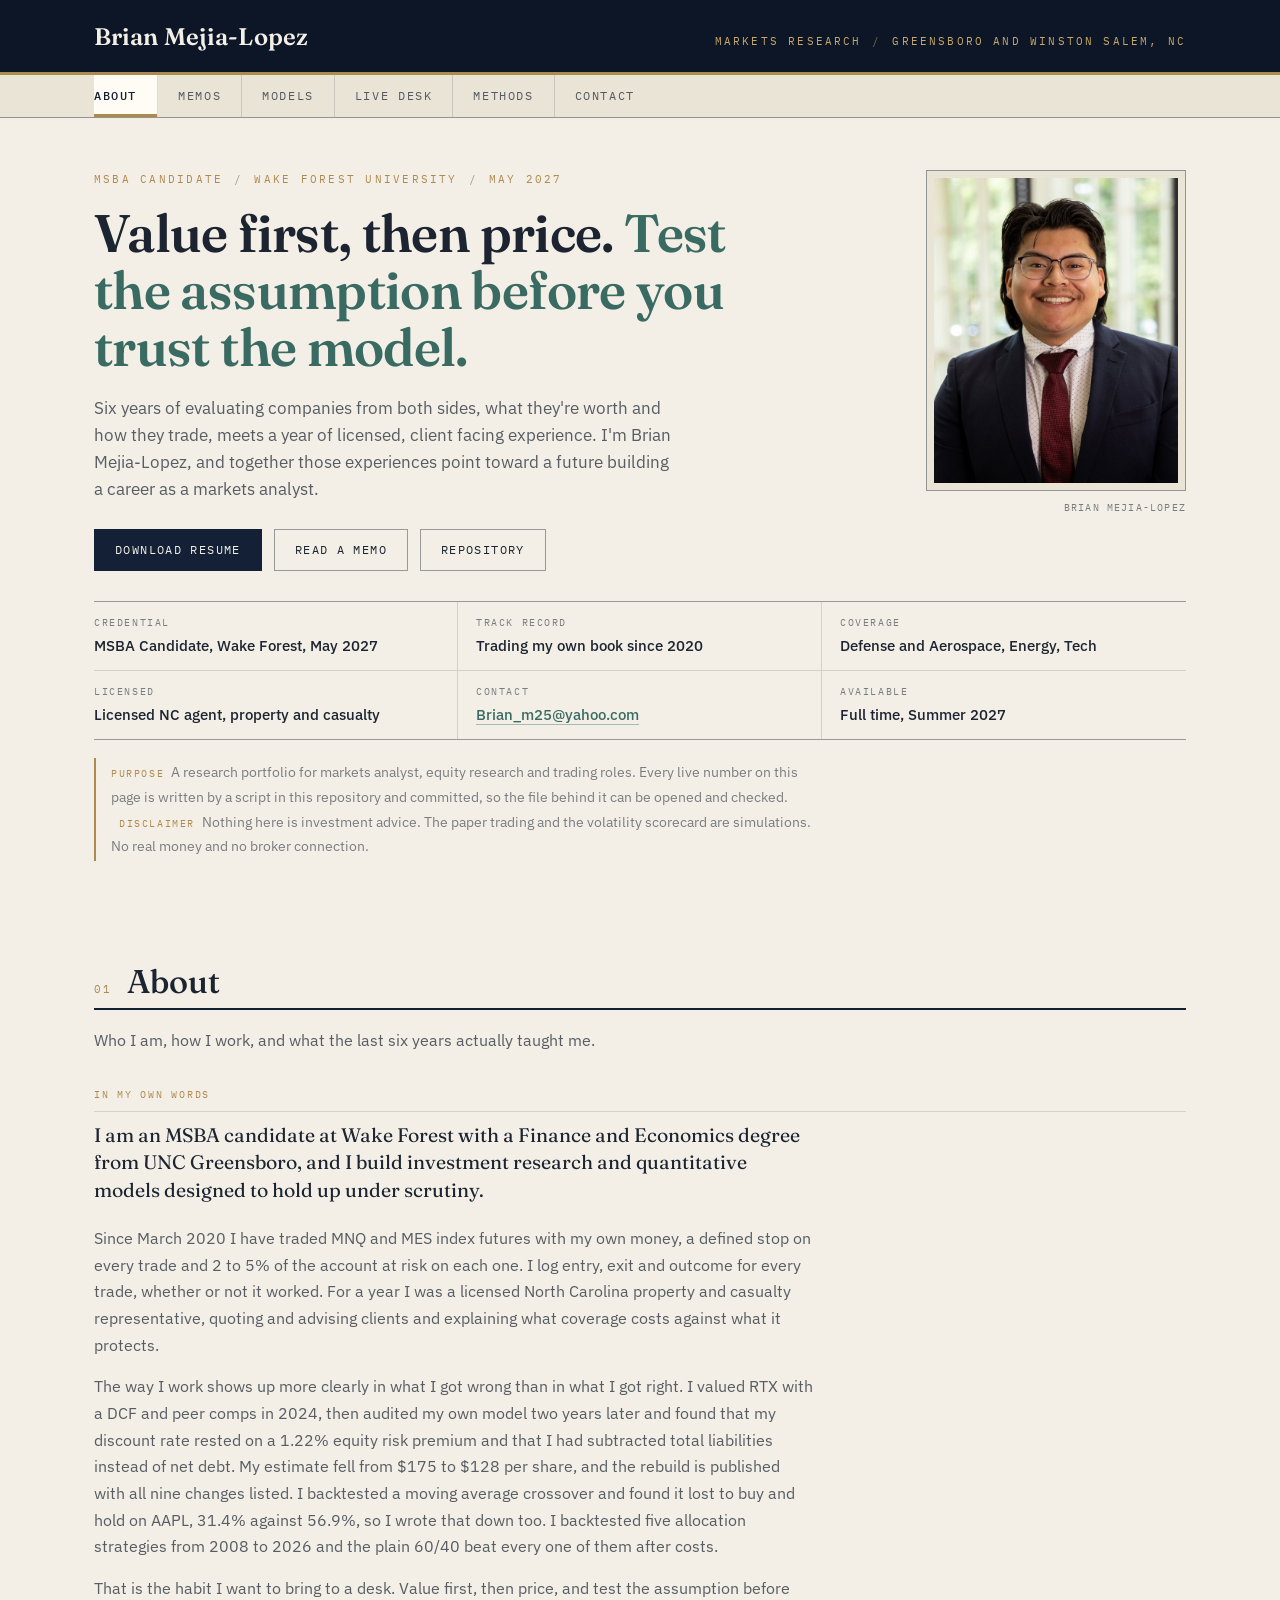
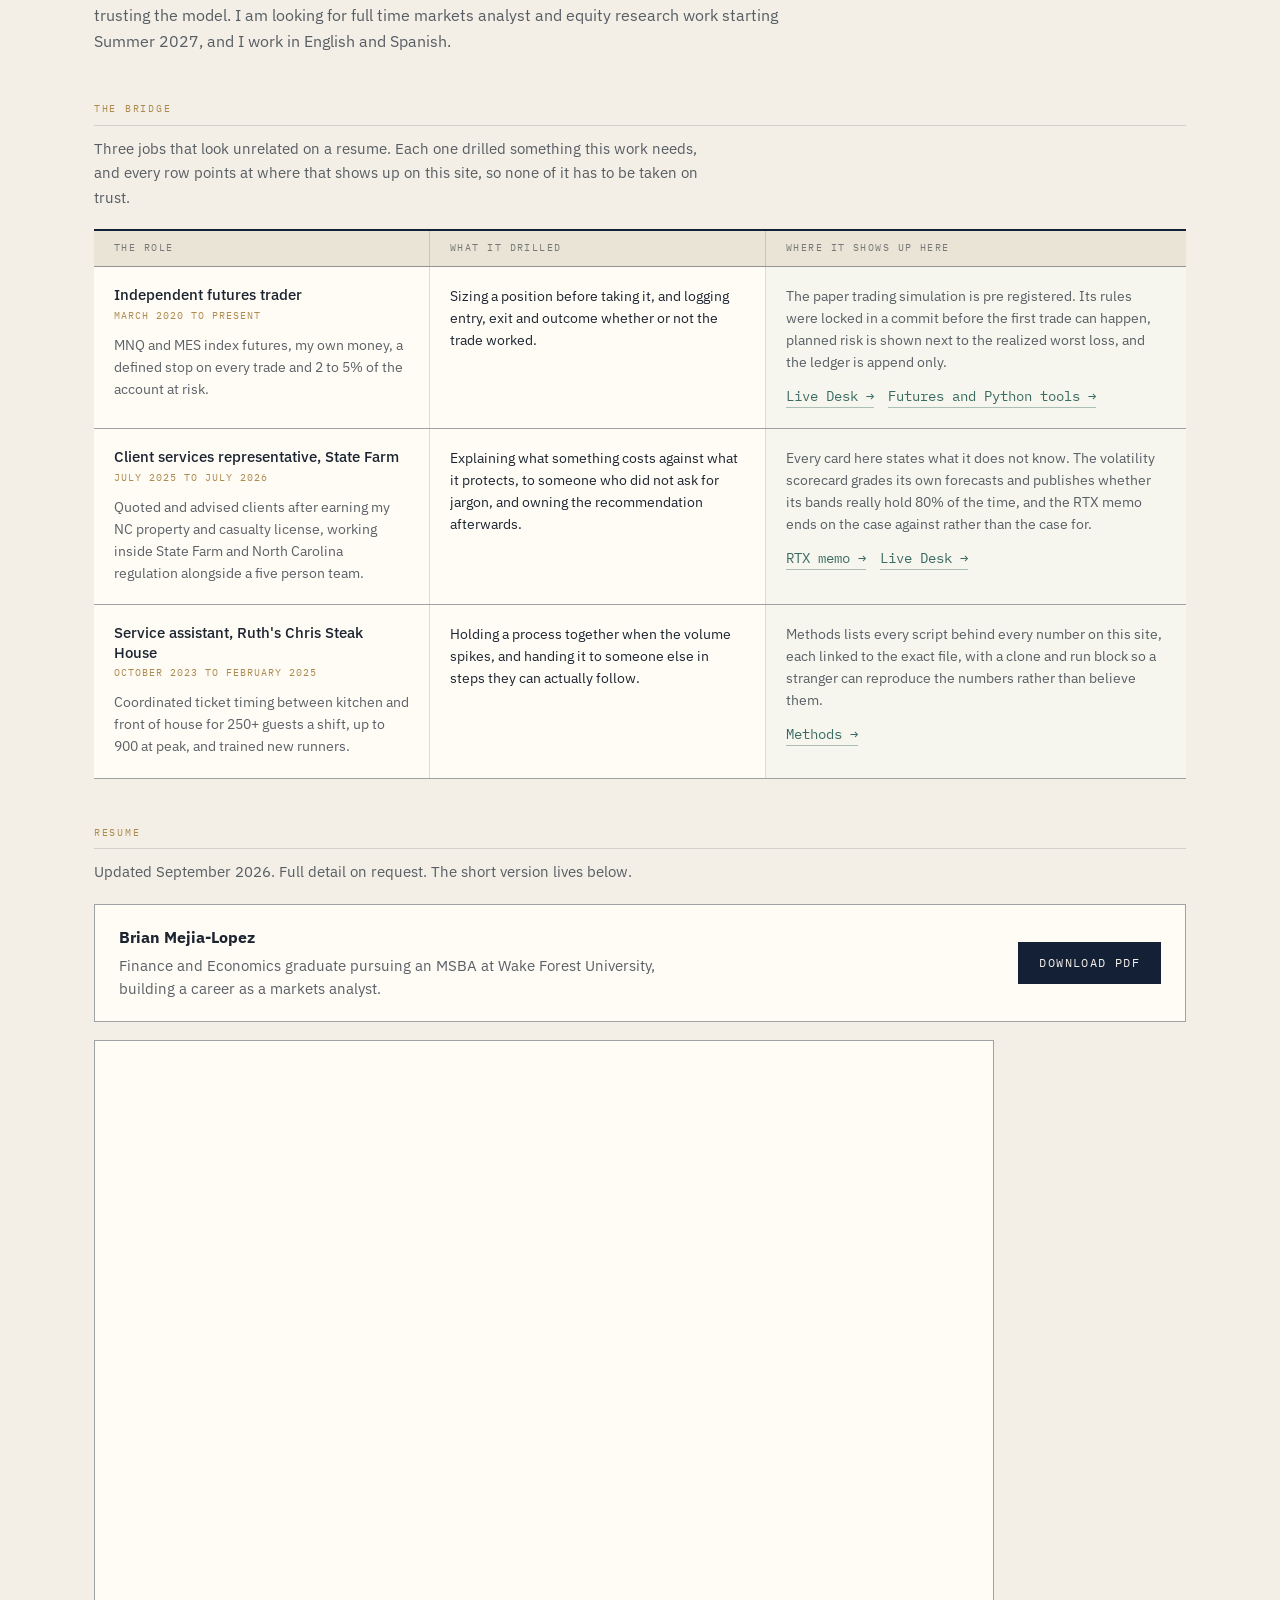
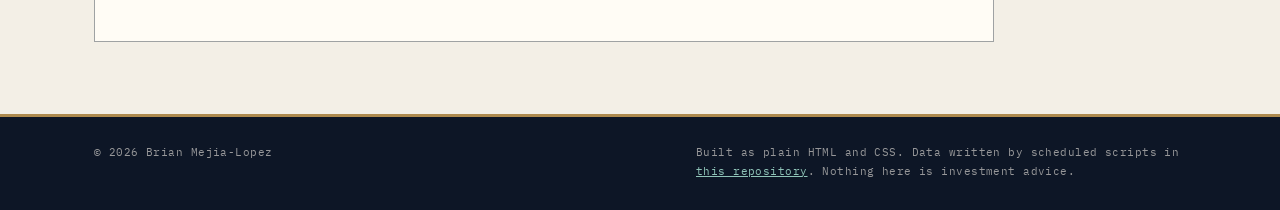
==== index.html @ a6c63a85 "7. About leads, written introduction, and a Bridge that actually bridges About moves to the front of" ====
<!DOCTYPE html>
<html lang="en">
<head>
<meta charset="UTF-8">
<meta name="viewport" content="width=device-width, initial-scale=1.0">
<title>Brian Mejia-Lopez | Markets Analyst</title>

<!-- Favicon -->
<link rel="icon" href="favicon.ico" sizes="any">
<link rel="apple-touch-icon" href="apple-touch-icon.png">

<!-- SEO -->
<meta name="description" content="Portfolio of Brian Mejia-Lopez, MSBA candidate at Wake Forest University, targeting markets analyst and equity research roles.">

<!-- Link preview (Open Graph) -->
<meta property="og:type" content="website">
<meta property="og:url" content="https://mejiba26.github.io/">
<meta property="og:title" content="Brian Mejia-Lopez | Markets Analyst">
<meta property="og:description" content="Six years of evaluating companies from both sides: what they're worth and how they trade. MSBA candidate at Wake Forest targeting markets analyst and equity research roles.">
<meta property="og:image" content="https://mejiba26.github.io/og-image.png">
<meta property="og:image:width" content="1200">
<meta property="og:image:height" content="630">

<!-- Twitter/X card -->
<meta name="twitter:card" content="summary_large_image">
<meta name="twitter:title" content="Brian Mejia-Lopez | Markets Analyst">
<meta name="twitter:description" content="MSBA candidate at Wake Forest targeting markets analyst and equity research roles.">
<meta name="twitter:image" content="https://mejiba26.github.io/og-image.png">

<link rel="preconnect" href="https://fonts.googleapis.com">
<link rel="preconnect" href="https://fonts.gstatic.com" crossorigin>
<link href="https://fonts.googleapis.com/css2?family=Fraunces:opsz,wght@9..144,400;9..144,500;9..144,600&family=IBM+Plex+Sans:wght@400;500;600&family=IBM+Plex+Mono:wght@400;500&display=swap" rel="stylesheet">
<link rel="stylesheet" href="style.css">
</head>
<body>

<a class="skiplink" href="#main">Skip to content</a>

<!-- MASTHEAD -->
<header class="mast">
  <div class="wrap mast-in">
    <p class="mast-name">Brian Mejia-Lopez</p>
    <p class="mast-tag">Markets research <span class="sep">/</span> Greensboro and Winston Salem, NC</p>
  </div>
</header>

<!-- SECTION NAV, organized by type of work. With JavaScript on, these switch
     between the views below so the page reads as a page instead of one long
     scroll. With JavaScript off they stay plain anchor links and every view
     stays on screen, so nothing is ever unreachable. -->
<nav class="deskbar" id="viewbar" aria-label="Sections">
  <div class="wrap deskbar-in">
    <a href="#about" data-view="about">About</a>
    <a href="#memos" data-view="memos">Memos</a>
    <a href="#work" data-view="work">Models</a>
    <a href="#market" data-view="market">Live Desk</a>
    <a href="#paper-trading" id="nav-paper" class="subtab" hidden>Paper Trading</a>
    <a href="#vol-scorecard" id="nav-vol" class="subtab" hidden>Vol Scorecard</a>
    <!-- <a href="#notes" data-view="notes">Market Notes</a>  (turn back on with the first post) -->
    <a href="#methods" data-view="methods">Methods</a>
    <a href="#contact" data-view="contact">Contact</a>
  </div>
</nav>

<main id="main">

  <!-- CREDENTIALS FIRST -->
  <section class="lede-sec wrap">
    <div class="lede-top">
      <div class="lede-text">
        <p class="kicker">MSBA Candidate <span class="sep">/</span> Wake Forest University <span class="sep">/</span> May 2027</p>
        <h1>Value first, then price. <span class="accent">Test the assumption before you trust the model.</span></h1>
        <p class="hero-sub">
          Six years of evaluating companies from both sides, what they're worth and
          how they trade, meets a year of licensed, client facing experience. I'm
          Brian Mejia-Lopez, and together those experiences point toward a future
          building a career as a markets analyst.
        </p>
        <p class="lede-cta">
          <a href="resume.pdf" class="btn btn-solid" download>Download resume</a>
          <a href="#memos" class="btn">Read a memo</a>
          <a href="https://github.com/mejiba26/mejiba26.github.io" class="btn" target="_blank" rel="noopener">Repository</a>
        </p>
      </div>

      <figure class="hero-side">
        <div class="hero-photo">
          <img src="headshot.jpg" alt="Brian Mejia-Lopez" width="1200" height="800">
        </div>
        <figcaption class="hero-photo-cap">Brian Mejia-Lopez</figcaption>
      </figure>
    </div>

    <dl class="cred">
      <div class="cred-cell">
        <dt>Credential</dt>
        <dd>MSBA Candidate, Wake Forest, May 2027</dd>
      </div>
      <div class="cred-cell">
        <dt>Track record</dt>
        <dd>Trading my own book since 2020</dd>
      </div>
      <div class="cred-cell">
        <dt>Coverage</dt>
        <dd>Defense and Aerospace, Energy, Tech</dd>
      </div>
      <div class="cred-cell">
        <dt>Licensed</dt>
        <dd>Licensed NC agent, property and casualty</dd>
      </div>
      <div class="cred-cell">
        <dt>Contact</dt>
        <dd><a href="mailto:Brian_m25@yahoo.com">Brian_m25@yahoo.com</a></dd>
      </div>
      <div class="cred-cell">
        <dt>Available</dt>
        <dd>Full time, Summer 2027</dd>
      </div>
    </dl>

    <p class="purpose">
      <b>Purpose</b> A research portfolio for markets analyst, equity research and
      trading roles. Every live number on this page is written by a script in this
      repository and committed, so the file behind it can be opened and checked.
      <b>Disclaimer</b> Nothing here is investment advice. The paper trading and the
      volatility scorecard are simulations. No real money and no broker connection.
    </p>
  </section>

  <!-- 01 ABOUT -->
  <section id="about" class="view about wrap">
    <header class="sechd"><span class="secno">01</span><h2>About</h2></header>
    <p class="section-lede">Who I am, how I work, and what the last six years actually taught me.</p>

    <div id="intro" class="about-part intro">
      <p class="part-k">In my own words</p>
      <!-- The 60 second video lives here when it is wanted. Uncomment this block
           and drop the written introduction below, or keep both.
      <div class="video-frame">
        <div class="video-frame-inner">
          <iframe
            src="https://www.youtube.com/embed/NBy-WyKixRs"
            title="Brian Mejia-Lopez, professional introduction"
            loading="lazy"
            allow="accelerometer; autoplay; clipboard-write; encrypted-media; gyroscope; picture-in-picture"
            allowfullscreen>
          </iframe>
        </div>
        <p class="video-caption">Recorded August 2026. Professional introduction and career pitch.</p>
      </div>
      -->
      <div class="intro-body">
        <p class="intro-lead">I am an MSBA candidate at Wake Forest with a Finance and Economics degree from UNC Greensboro, and I build investment research and quantitative models designed to hold up under scrutiny.</p>
        <p>Since March 2020 I have traded MNQ and MES index futures with my own money, a defined stop on every trade and 2 to 5% of the account at risk on each one. I log entry, exit and outcome for every trade, whether or not it worked. For a year I was a licensed North Carolina property and casualty representative, quoting and advising clients and explaining what coverage costs against what it protects.</p>
        <p>The way I work shows up more clearly in what I got wrong than in what I got right. I valued RTX with a DCF and peer comps in 2024, then audited my own model two years later and found that my discount rate rested on a 1.22% equity risk premium and that I had subtracted total liabilities instead of net debt. My estimate fell from $175 to $128 per share, and the rebuild is published with all nine changes listed. I backtested a moving average crossover and found it lost to buy and hold on AAPL, 31.4% against 56.9%, so I wrote that down too. I backtested five allocation strategies from 2008 to 2026 and the plain 60/40 beat every one of them after costs.</p>
        <p>That is the habit I want to bring to a desk. Value first, then price, and test the assumption before trusting the model. I am looking for full time markets analyst and equity research work starting Summer 2027, and I work in English and Spanish.</p>
      </div>
    </div>

    <div id="bridge" class="about-part bridge">
      <p class="part-k">The Bridge</p>
      <p class="part-lede">Three jobs that look unrelated on a resume. Each one drilled something this work needs, and every row points at where that shows up on this site, so none of it has to be taken on trust.</p>

      <div class="bridge-table">
        <div class="bridge-head" aria-hidden="true">
          <span>The role</span>
          <span>What it drilled</span>
          <span>Where it shows up here</span>
        </div>

        <article class="bridge-row">
          <div class="bridge-role">
            <p class="br-title">Independent futures trader</p>
            <p class="br-when">March 2020 to present</p>
            <p class="br-what">MNQ and MES index futures, my own money, a defined stop on every trade and 2 to 5% of the account at risk.</p>
          </div>
          <div class="bridge-skill">
            <p>Sizing a position before taking it, and logging entry, exit and outcome whether or not the trade worked.</p>
          </div>
          <div class="bridge-proof">
            <p>The paper trading simulation is pre registered. Its rules were locked in a commit before the first trade can happen, planned risk is shown next to the realized worst loss, and the ledger is append only.</p>
            <p class="br-links"><a href="#market">Live Desk</a><a href="#futures">Futures and Python tools</a></p>
          </div>
        </article>

        <article class="bridge-row">
          <div class="bridge-role">
            <p class="br-title">Client services representative, State Farm</p>
            <p class="br-when">July 2025 to July 2026</p>
            <p class="br-what">Quoted and advised clients after earning my NC property and casualty license, working inside State Farm and North Carolina regulation alongside a five person team.</p>
          </div>
          <div class="bridge-skill">
            <p>Explaining what something costs against what it protects, to someone who did not ask for jargon, and owning the recommendation afterwards.</p>
          </div>
          <div class="bridge-proof">
            <p>Every card here states what it does not know. The volatility scorecard grades its own forecasts and publishes whether its bands really hold 80% of the time, and the RTX memo ends on the case against rather than the case for.</p>
            <p class="br-links"><a href="#memos">RTX memo</a><a href="#market">Live Desk</a></p>
          </div>
        </article>

        <article class="bridge-row">
          <div class="bridge-role">
            <p class="br-title">Service assistant, Ruth's Chris Steak House</p>
            <p class="br-when">October 2023 to February 2025</p>
            <p class="br-what">Coordinated ticket timing between kitchen and front of house for 250+ guests a shift, up to 900 at peak, and trained new runners.</p>
          </div>
          <div class="bridge-skill">
            <p>Holding a process together when the volume spikes, and handing it to someone else in steps they can actually follow.</p>
          </div>
          <div class="bridge-proof">
            <p>Methods lists every script behind every number on this site, each linked to the exact file, with a clone and run block so a stranger can reproduce the numbers rather than believe them.</p>
            <p class="br-links"><a href="#methods">Methods</a></p>
          </div>
        </article>
      </div>
    </div>

    <div id="resume" class="about-part resume">
      <p class="part-k">Resume</p>
      <p class="part-lede">Updated September 2026. Full detail on request. The short version lives below.</p>

      <div class="resume-card">
        <div class="resume-card-text">
          <p><strong>Brian Mejia-Lopez</strong></p>
          <p>Finance and Economics graduate pursuing an MSBA at Wake Forest University, building a career as a markets analyst.</p>
        </div>
        <a class="btn btn-solid" href="resume.pdf" download>Download PDF</a>
      </div>

      <div class="resume-preview">
        <iframe src="resume.pdf" title="Brian Mejia-Lopez Resume" loading="lazy" width="100%" height="600px" style="border:0;"></iframe>
      </div>
    </div>
  </section>

  <!-- 02 MEMOS -->
  <section id="memos" class="view memos wrap">
    <header class="sechd"><span class="secno">02</span><h2>Memos</h2></header>
    <p class="section-lede">Long form valuation work. Each memo opens as its own page and prints to a clean PDF.</p>

    <article id="rtx" class="memo reveal">
      <div class="memo-main">
        <p class="memo-tag">Equity research <span class="sep">/</span> Large cap defense</p>
        <h3>RTX Corporation Equity Valuation</h3>
        <p class="memo-meta">Fall 2024, revised 2026 <span class="sep">/</span> DCF, peer multiples, sensitivity grid</p>

        <p class="project-field">Context</p>
        <p>Independent equity research on a large cap defense contractor, built to answer one question: what is RTX actually worth per share?</p>
        <p class="project-field">My role</p>
        <p>Built a DCF at a 6.15% WACC with a sensitivity grid across WACC and terminal growth, then cross checked it against peer P/E and EV/EBITDA multiples (Lockheed Martin, General Dynamics, Northrop Grumman). Benchmarked RTX against Boeing and Lockheed Martin on profitability, liquidity, and leverage. RTX's 19.21% gross margin was the strongest in the peer set.</p>
        <p class="project-field">Outcome</p>
        <p>Fair value of $125 to $133 per share (DCF about $128, adjusted P/E about $125, EV/EBITDA about $133) vs. $122 at the time of analysis, so modestly undervalued.</p>
        <p class="project-field">What changed</p>
        <p>Models built to be questioned, including my own. I used Claude to audit my original 2024 model and rebuilt it. The two biggest fixes: my discount rate rested on a 1.22% equity risk premium, and I subtracted total liabilities instead of net debt. My DCF estimate dropped from $175 to $128 per share, and every change is documented in a new Revision Notes appendix.</p>

        <div class="mind">
          <p class="mind-k">What would change my mind</p>
          <p>The range rests on a 6.15% WACC, and the audit showed how far a wrong discount rate can move it: correcting a 1.22% equity risk premium took the DCF from $175 to $128 per share. A defensible WACC materially different from 6.15% would move the range again.</p>
        </div>

        <p class="memo-links">
          <a class="go" href="memos/rtx.html">Read the memo</a>
          <a href="rtx-valuation.pdf" target="_blank" rel="noopener">Original paper (PDF)</a>
        </p>
      </div>

      <aside class="ratebox">
        <p class="rate-k">Fair value range</p>
        <p class="rate-v">$125 to $133</p>
        <p class="rate-n">Versus $122 at the time of analysis</p>
        <dl class="rate-rows">
          <div><dt>DCF</dt><dd>$128</dd></div>
          <div><dt>Adjusted P/E</dt><dd>$125</dd></div>
          <div><dt>EV/EBITDA</dt><dd>$133</dd></div>
          <div><dt>WACC</dt><dd>6.15%</dd></div>
          <div><dt>Gross margin</dt><dd>19.21%</dd></div>
        </dl>
        <p class="rate-rev">Revision log: the DCF estimate fell from $175 to $128 after the 2026 audit.</p>
      </aside>
    </article>
  </section>

  <!-- 02 MODELS  (id kept as #work so existing links still resolve) -->
  <section id="work" class="view models wrap">
    <header class="sechd"><span class="secno">03</span><h2>Models</h2></header>
    <p class="section-lede">Context, contribution, outcome. In that order, with the numbers that back each one.</p>

    <div class="model-list">

      <article id="ecg" class="model reveal">
        <div class="model-head">
          <p class="memo-tag">Machine learning <span class="sep">/</span> Competition</p>
          <h3>ECG Patient Matching Model</h3>
          <p class="memo-meta">Wake Forest School of Medicine Build-A-Thon <span class="sep">/</span> Sept 2026 to present</p>
        </div>
        <ul class="statpanel">
          <li><span class="sp-k">AUROC, v1</span><span class="sp-v">0.948</span></li>
          <li><span class="sp-k">AUROC, v3</span><span class="sp-v">0.984</span></li>
          <li><span class="sp-k">ECGs trained on</span><span class="sp-v">37,000+</span></li>
          <li><span class="sp-k">Patients</span><span class="sp-v">10,000</span></li>
        </ul>
        <div class="model-body">
          <p class="project-field">Context</p>
          <p>A Build-A-Thon hosted by the Center for Artificial Intelligence Research (CAIR). The task: score whether two Lead I ECGs belong to the same patient.</p>
          <p class="project-field">My role</p>
          <p>Led the modeling for a three person team. Built a Siamese CNN and feature neural net ensemble in Python (TensorFlow/Keras), trained on 37,000+ ECGs from 10,000 MIMIC-IV patients plus St. Jude paired hospital and Apple Watch ECGs.</p>
          <p class="project-field">Outcome <span class="tag-prelim">Preliminary</span></p>
          <p>Improved AUROC on held out patients from 0.948 (v1) to 0.984 (v3) for hospital vs. Apple Watch matching. Every setting was tuned on a separate practice set so the locked test stayed clean.</p>
          <p class="project-note">0.984 is our own held out test, not the official competition score. Final submission is October 13, 2026.</p>
          <div class="mind">
            <p class="mind-k">What would change my mind</p>
            <p>0.984 is our own held out test, not the official competition score. A competition score well below it would mean our held out patients were an easier test than the real one.</p>
          </div>
          <p class="memo-links"><a class="go" href="https://github.com/npotisit/Build-a-thon_MBNA" target="_blank" rel="noopener">View on GitHub</a></p>
        </div>
      </article>

      <article id="portfolio" class="model reveal">
        <div class="model-head">
          <p class="memo-tag">Backtest <span class="sep">/</span> Multi asset allocation</p>
          <h3>iShares Multi-Asset Portfolio Model</h3>
          <p class="memo-meta">Mar 2008 to Aug 2026, out of sample</p>
        </div>
        <ul class="statpanel">
          <li><span class="sp-k">60/40 after costs</span><span class="sp-v">8.4% a yr</span></li>
          <li><span class="sp-k">60/40 Sharpe</span><span class="sp-v">0.72</span></li>
          <li><span class="sp-k">Best of the rest</span><span class="sp-v">7.3%, 0.64</span></li>
          <li><span class="sp-k">Strategies tested</span><span class="sp-v">5</span></li>
        </ul>
        <div class="model-body">
          <p class="project-field">Context</p>
          <p>A Python walk forward backtest of five allocation strategies (60/40, equal weight, inverse volatility, minimum variance, and max Sharpe with a 40% cap) across nine iShares ETFs: IVV, IJR, EFA, EEM, AGG, TLT, TIP, LQD, IAU.</p>
          <p class="project-field">My role</p>
          <p>Each month, weights use only the prior 36 months of data. Costs are 10 bps on turnover. Stress tests cover the 2008 crisis, the COVID crash, and the 2022 rate shock.</p>
          <p class="project-field">Outcome</p>
          <p>After costs, the plain 60/40 beat every other strategy: 8.4% a year with a 0.72 Sharpe, vs. 7.3% and 0.64 for Max Sharpe, the best of the rest. The optimizers earned their keep in crashes. In the 2008 crisis, Min Variance lost 1.2% and Max Sharpe 3.9%, vs. 29.6% for 60/40. But in the 2022 rate shock, when stocks and bonds fell together, every strategy lost between 13.9% and 15.9%, so diversification didn't help. Max Sharpe also traded heavily, with annual turnover of about 244% (buys plus sells).</p>
          <div class="project-figs">
            <a href="growth.png" target="_blank" rel="noopener"><img src="growth.png" alt="Growth of $10,000 by strategy, March 2008 to August 2026, after costs" loading="lazy"></a>
            <a href="drawdowns.png" target="_blank" rel="noopener"><img src="drawdowns.png" alt="Drawdown from prior peak by strategy" loading="lazy"></a>
          </div>
          <div class="mind">
            <p class="mind-k">What would change my mind</p>
            <p>The plain 60/40 won after costs, but every strategy lost between 13.9% and 15.9% in the 2022 rate shock. A longer sample where the optimizers keep their 2008 advantage without Max Sharpe's 244% annual turnover would change the conclusion.</p>
          </div>
          <p class="memo-links"><span class="link-soon">Code coming soon</span></p>
        </div>
      </article>

      <article id="futures" class="model reveal">
        <div class="model-head">
          <p class="memo-tag">Trading <span class="sep">/</span> Index futures and Python tools</p>
          <h3>Independent Futures Trading and Python Market Tools</h3>
          <p class="memo-meta">March 2020 to present</p>
        </div>
        <ul class="statpanel">
          <li><span class="sp-k">Crossover, AAPL</span><span class="sp-v">31.4%</span></li>
          <li><span class="sp-k">Buy and hold</span><span class="sp-v">56.9%</span></li>
          <li><span class="sp-k">Risk per trade</span><span class="sp-v">2 to 5%</span></li>
          <li><span class="sp-k">Trading since</span><span class="sp-v">2020</span></li>
        </ul>
        <div class="model-body">
          <p class="project-field">Context</p>
          <p>Self directed trading of MNQ and MES index futures, with a defined stop loss on every trade.</p>
          <p class="project-field">My role</p>
          <p>Risk 2 to 5% of the account per trade, and log entry, exit, and outcome data for every trade. Built Python tools (pandas, yfinance) to screen for momentum and backtest a moving average crossover.</p>
          <p class="project-field">Outcome</p>
          <p>On AAPL, the crossover underperformed buy and hold (31.4% vs. 56.9%). Learning that from data instead of real money was the point.</p>
          <div class="mind">
            <p class="mind-k">What would change my mind</p>
            <p>One name and one rule. The crossover lost to buy and hold on AAPL, 31.4% against 56.9%. The same test across many names and periods could point the other way, which is why the paper trading simulation below is pre registered and run forward instead.</p>
          </div>
        </div>
      </article>

    </div>

    <p class="coursework-line"><span class="coursework-label">Coursework</span> Housing Price Regression Model: multiple regression on 545 home sales, final model explains 68% of price variation (R² = 0.680).</p>
  </section>

  <!-- 03 LIVE DESK  (id kept as #market so existing links still resolve) -->
  <section id="market" class="view desk wrap">
    <header class="sechd"><span class="secno">04</span><h2>Live Desk</h2></header>
    <p class="section-lede">What I'm tracking right now, and why it matters to the roles I want. Every card here is written by a scheduled script, carries its own as of date, and hides itself when the data is missing, malformed or stale.</p>

    <!-- Desk index: what each feed is, how often it runs and where it comes from.
         Static on purpose. The live numbers live in the cards below, which are the
         only things on this page allowed to print a figure. -->
    <ul class="feedindex">
      <li>
        <p class="fi-k">Fed policy</p>
        <p class="fi-v">Weekly</p>
        <p class="fi-n">FRED series DFEDTARU and DFEDTARL</p>
      </li>
      <li>
        <p class="fi-k">Sector rotation</p>
        <p class="fi-v">Weekdays</p>
        <p class="fi-n">SPDR sector ETFs, trailing three months</p>
      </li>
      <li>
        <p class="fi-k">Monthly spotlight</p>
        <p class="fi-v">Weekdays</p>
        <p class="fi-n">Fixed rule over large caps and sector ETFs</p>
      </li>
      <li>
        <p class="fi-k">Energy market</p>
        <p class="fi-v">Wednesdays</p>
        <p class="fi-n">EIA Weekly Petroleum Status Report</p>
      </li>
      <li>
        <p class="fi-k">Paper trading</p>
        <p class="fi-v">Nov 16, 2026</p>
        <p class="fi-n">Start date, locked in commit e22e6cb</p>
      </li>
      <li>
        <p class="fi-k">Vol scorecard</p>
        <p class="fi-v">Nov 23, 2026</p>
        <p class="fi-n">Start date, locked on merge of the spec</p>
      </li>
    </ul>

    <p class="asof" id="market-asof" hidden>Policy rate as of <span id="market-asof-date"></span></p>

    <div class="ticker-row reveal">
      <!-- Starts hidden and is only revealed by the market script at the bottom
           of this file once data/market.json (rebuilt weekly by
           .github/workflows/update-market.yml) is present, well formed and
           fresh. A missing or stale feed hides the whole item. -->
      <div class="ticker-item" id="fed-item" hidden>
        <p class="ticker-label">Trend</p>
        <p class="ticker-text">Fed rate policy &amp; equity valuations</p>
        <p class="ticker-note"><span id="fed-live"></span> Rate changes flow straight into the discount rate in every DCF I build. A higher rate, all else equal, lowers what a company is worth before the stock even moves.</p>
      </div>
      <div class="ticker-item">
        <p class="ticker-label">Trend</p>
        <p class="ticker-text">Sector rotation</p>
        <p class="ticker-note">Which S&amp;P 500 sectors are leading and lagging over the last three months, pulled from the SPDR sector ETFs and refreshed every weekday.</p>
        <!-- Starts hidden and is only revealed by the script at the bottom of
             this file once data/sectors.json is present, well formed and
             fresh. A missing or stale feed shows nothing. -->
        <div id="sector-live" class="sector-live" aria-live="polite" hidden></div>
        <p class="ticker-note">Rotation like this is capital moving on rate and macro conditions. It reshapes both which companies look attractive to own and which ones are moving enough to trade.</p>
      </div>
    </div>

    <!-- Monthly spotlight: filled by the script at the bottom of this file from
         data/spotlight.json, rebuilt weekdays by
         .github/workflows/update-spotlight.yml. The picks come from a fixed rule
         (see scripts/update_spotlight.py), not from judgment. Starts hidden and
         is only revealed once the file is present, complete and fresh. -->
    <div id="spot-live" class="energy spot reveal" hidden>
      <div class="energy-top">
        <p class="ticker-label">Monthly spotlight</p>
        <p class="energy-asof">Prices as of <span id="spot-asof"></span></p>
      </div>
      <p class="ticker-note energy-lede" id="spot-lede"></p>
      <div class="spot-picks" id="spot-picks"></div>
      <details class="spot-all">
        <summary>Every name tracked: last month and since</summary>
        <div id="spot-table"></div>
      </details>
      <p class="paper-disclaimer" id="spot-disclaimer"></p>
    </div>

    <!-- Energy market: filled by the script at the bottom of this file from
         data/energy.json, rebuilt Wednesdays by
         .github/workflows/update-energy.yml. Starts hidden on purpose and is
         only revealed once that file is present, complete and fresh, so a
         missing or stale feed shows nothing rather than a blank card. -->
    <div id="energy-live" class="energy reveal" hidden>
      <div class="energy-top">
        <p class="ticker-label">Energy market</p>
        <p class="energy-asof">Week ending <span id="energy-asof"></span></p>
      </div>
      <p class="ticker-note energy-lede">Crude and refined product balances from the EIA Weekly Petroleum Status Report, with spot prices from the same source. Where inventories sit against the five year range is how I read whether a price move is supply driven or sentiment.</p>
      <div id="energy-body"></div>
    </div>

    <!-- PAPER TRADING
         Filled by the script at the bottom of this file from data/paper/
         (ledger.csv, equity.json, state.json), written by scripts/paper_trade.py.
         Starts hidden, together with its nav link, and is only revealed when
         every file parses, every figure is a real number, the data is recent
         and today is on or after START_DATE. Anything else shows nothing. -->
    <section id="paper-trading" class="paper deskpart" hidden>
      <p class="eyebrow">Live simulation</p>
      <h2>Paper trading, aerospace and defense and oil</h2>
      <p class="paper-meta">Started <span id="paper-start"></span> · <span class="paper-asof">As of <span id="paper-asof"></span></span></p>
      <p class="paper-disclaimer">Simulation only. No real money, no broker, not investment advice.</p>
      <div id="paper-body"></div>

      <details class="paper-block paper-fold">
        <summary class="paper-h">The rules in plain language</summary>
        <ul class="paper-list">
          <li><strong>Universe.</strong> RTX, LMT, NOC, GD and ITA (aerospace and defense); XLE, USO and XOM (oil). Cash earns nothing. Long only, no leverage.</li>
          <li><strong>Entry.</strong> Checked after each close. All four must hold: the close is above both its 50 day and 200 day average; the close is at least 1.5 times the 14 day ATR below the highest high of the last 10 trading days (ATR, average true range, is the typical daily price swing); today's close is above yesterday's high; and the portfolio has an open slot and has made fewer than 2 entries this week. The buy fills at the next day's open plus a 10 basis point cost.</li>
          <li><strong>Exit.</strong> The first of: the close falls to entry minus 2 ATR (stop); the close reaches entry plus 3 ATR (target); the close drops below the 50 day average (trend break); or 20 trading days pass (time stop). The sale fills at the next day's open with the same cost.</li>
          <li><strong>Sizing.</strong> Dollars at risk (the tier's risk per trade times equity) divided by the stop distance gives the shares, capped at the tier's maximum weight.</li>
          <li><strong>Tiers.</strong> Safe risks 0.5% per trade, max 20% in one name, 3 positions, 50% invested. Medium: 1%, 30%, 4 positions, 80%. High: 2%, 40%, 3 positions, 100%. Each starts with $100,000 of hypothetical money.</li>
        </ul>
      </details>

      <details class="paper-block paper-fold">
        <summary class="paper-h">How to read the trade log</summary>
        <p class="paper-note">The Reason column in the journal above is not a story written after the fact. It is the rule that fired, as the simulator logged it at the time: <strong>stop</strong>, <strong>target</strong>, <strong>trend break</strong> or <strong>time stop</strong> on the way out, and the entry rule on the way in. No discretionary commentary is added, and no language model writes or edits a trade reason. The same rows are in <a href="https://github.com/mejiba26/mejiba26.github.io/blob/main/data/paper/ledger.csv" target="_blank" rel="noopener">ledger.csv</a>, which is append only, so the commit history shows when each row appeared.</p>
      </details>

      <details class="paper-block paper-fold">
        <summary class="paper-h">Honest limits</summary>
        <ul class="paper-list">
          <li>Swing trades in a small universe are infrequent. It will take months to collect enough trades to judge anything, and early results will be noisy.</li>
          <li>Stops are checked on the close and filled at the next open, so a gap can lose more than the planned risk, and a trend break exit has no loss floor. Compare planned risk with the realized worst loss above.</li>
          <li>A pullback can be the start of a bigger decline. The confirmation rule and the stop reduce that risk but do not remove it.</li>
          <li>Fills at the open ignore slippage, and USO carries futures roll cost. Paper results do not predict real results.</li>
        </ul>
      </details>

      <p class="paper-links">
        <a href="https://github.com/mejiba26/mejiba26.github.io/blob/main/data/paper/ledger.csv" target="_blank" rel="noopener">Ledger on GitHub</a>
        <a href="https://github.com/mejiba26/mejiba26.github.io/commit/e22e6cb" target="_blank" rel="noopener">Locked spec, commit e22e6cb</a>
        <a href="https://github.com/mejiba26/mejiba26.github.io/commit/52d8b12" target="_blank" rel="noopener">Amendment 1, commit 52d8b12</a>
        <a href="https://github.com/mejiba26/mejiba26.github.io/blob/main/docs/paper-trading-spec.md" target="_blank" rel="noopener">Full spec</a>
      </p>
    </section>

    <!-- VOLATILITY SCORECARD
         Filled by the script at the bottom of this file from data/vol/scores.json,
         written by scripts/update_vol.py (rules in docs/vol-scorecard-spec.md).
         Starts hidden, together with its nav link, and is only revealed when the
         file parses, every figure is a real number, the data is recent and today
         is on or after START_DATE. Anything else shows nothing. -->
    <section id="vol-scorecard" class="paper vol deskpart" hidden>
      <p class="eyebrow">Forecast evaluation</p>
      <h2>Volatility forecast scorecard</h2>
      <p class="paper-meta">Started <span id="vol-start"></span> · <span class="paper-asof">As of <span id="vol-asof"></span></span></p>
      <p class="paper-disclaimer">Forecast evaluation only, not trading advice.</p>

      <div class="paper-block">
        <h3 class="paper-h">What this shows</h3>
        <p class="paper-note vol-lede">Every weekday after the market closes, four models each predict how wide the next day's trading range will be for four funds, meaning the gap between the day's high and its low as a percent. Each prediction comes with a band the model expects to hold the actual range about 8 times out of 10. The forecasts are saved to GitHub with a timestamp before the next session opens, then graded against what happened. Two questions are being tested: are the bands honest, so that they really hold about 80% of the time, and does a more elaborate model predict better than a very simple one. Nothing here says what to buy or sell.</p>
      </div>

      <div id="vol-body"></div>

      <details class="paper-block paper-fold">
        <summary class="paper-h">How it works in plain language</summary>
        <ul class="paper-list">
          <li><strong>What is forecast.</strong> The next trading day's log range, ln(High / Low), for SPY, QQQ, ITA and XLE. For values this small that is almost exactly the high to low gap as a percent, which is how it is shown here.</li>
          <li><strong>The four models.</strong> Naive: tomorrow looks like today. Rolling mean: the average of the last 22 days. EWMA: a weighted average that leans on recent days (lambda 0.94). HAR: a regression on yesterday, the last 5 days and the last 22 days, refit every Monday on all history up to the prior close.</li>
          <li><strong>The band.</strong> Each model's own errors over the previous 500 days set its 10th, 50th and 90th percentile forecasts. That makes an 80% interval built only from what was known when the forecast was made.</li>
          <li><strong>Grading.</strong> Mean absolute error is the average miss. Pinball loss scores the edges of the band. Coverage is how often the actual range landed inside the band, and it should sit near 80%.</li>
          <li><strong>Timing.</strong> Every forecast carries the UTC time it was generated. One generated after the next session's open is marked late, kept in the file and never scored. Nothing before the start date counts.</li>
          <li><strong>Fixed in advance.</strong> The models, their parameters and the test were written down before the first forecast. No ranking before 60 graded days. After 250, HAR is tested against the better simple baseline with a Diebold Mariano test, it only counts as better with a p value below 0.0125, and the result is published either way.</li>
        </ul>
      </details>

      <details class="paper-block paper-fold">
        <summary class="paper-h">Honest limits</summary>
        <ul class="paper-list">
          <li>The daily range is an imperfect stand in for risk. It ignores overnight gaps and says nothing about direction.</li>
          <li>Four ETFs that tend to move together are not four independent tests, so agreement across them is weaker evidence than it looks.</li>
          <li>Every model here learns from past ranges, which say little about a sudden change of regime. Expect the bands to be too narrow right after a shock.</li>
          <li>Shortened holiday sessions are graded like any other day, and the data is Yahoo Finance daily bars as first published.</li>
        </ul>
      </details>

      <p class="paper-links">
        <a href="https://github.com/mejiba26/mejiba26.github.io/blob/main/data/vol/forecasts.csv" target="_blank" rel="noopener">Every forecast on GitHub</a>
        <a href="https://github.com/mejiba26/mejiba26.github.io/blob/main/data/vol/realized.csv" target="_blank" rel="noopener">What they were graded against</a>
        <a href="https://github.com/mejiba26/mejiba26.github.io/commits/main/docs/vol-scorecard-spec.md" target="_blank" rel="noopener">Spec history</a>
        <a href="https://github.com/mejiba26/mejiba26.github.io/blob/main/docs/vol-scorecard-spec.md" target="_blank" rel="noopener">Full spec</a>
      </p>
    </section>

    <!-- Bias statements and the desk's own limits. Static copy, drawn from the
         two locked specs in docs/. -->
    <div class="deskrules">
      <div class="deskrule">
        <h3 class="paper-h">How the locked specs avoid lookahead bias</h3>
        <p class="paper-note">Both simulations were written down and committed before they began. The paper trading rules were locked on November 9, 2026 and the first trade can only happen on or after November 16, 2026. The volatility models, their parameters and the test were locked when the spec was merged, and the first forecast is for November 23, 2026. Neither file is edited again except through a dated amendment at the bottom, and the original text stays exactly as it was.</p>
        <p class="paper-note">Inside each run, nothing uses data from after the moment of the decision. Paper trading decides after the close on daily bars only and fills at the next day's open plus a 10 basis point cost. The scorecard forecasts after the close of one day for the next, refits HAR on data through the prior close, and builds each 80% band from that model's own errors over the previous 500 days. A forecast generated after the target day's open is marked late and is never scored.</p>
        <p class="paper-note">The record is append only. Only days after the last processed date are ever added, so a later restatement by the data provider cannot rewrite a recorded trade, and each day's high and low are kept as first seen. No day before the start date is backfilled. The commit history is the time stamp.</p>
      </div>
      <div class="deskrule">
        <h3 class="paper-h">How they avoid survivorship bias</h3>
        <p class="paper-note">Both universes are fixed, named lists written into the spec before the start. Paper trading trades RTX, LMT, NOC, GD, ITA, XLE, USO and XOM, and nothing outside that list. The scorecard forecasts SPY, QQQ, ITA and XLE, and nothing else. A name is never added after the fact because it did well, and never dropped because it did badly. Changing the universe is a new version with a new start date and a new spec, not an edit to this one.</p>
        <p class="paper-note"><strong>The honest limit.</strong> A fixed list avoids the bias you get from choosing winners after the fact, but it does not make the list representative. Both universes are small and hand picked, and they are made of names that are listed today, so they say nothing about companies that failed before 2026. Four correlated ETFs are also not four independent tests.</p>
      </div>
      <div class="deskrule">
        <h3 class="paper-h">Lessons and limits so far</h3>
        <p class="paper-note">Three things this work has already taught me, each from being wrong. My RTX discount rate rested on a 1.22% equity risk premium and the equity bridge subtracted total liabilities instead of net debt, which was a $47 per share error in one model. In the iShares backtest the plain 60/40 beat four optimizers after costs, and in the 2022 rate shock every strategy lost between 13.9% and 15.9%, so diversification did not help when it was needed most. On AAPL the moving average crossover lost to buy and hold, 31.4% against 56.9%.</p>
        <p class="paper-note">The limits of this desk are the same shape. Both live simulations begin with almost no data, swing trades are infrequent, and early results will be noisy for months. Neither one is a track record, and neither one is advice.</p>
      </div>
    </div>
  </section>

  <!-- 05 METHODS -->
  <section id="methods" class="view methods wrap">
    <header class="sechd"><span class="secno">05</span><h2>Methods</h2></header>
    <p class="section-lede">Every number on the Live Desk is produced by one of these files and committed to the repository. Nothing on this page is typed in by hand.</p>

    <ol class="methodlist">
      <li>
        <p class="me-h">Sector rotation</p>
        <p class="me-d">Pulls the SPDR sector ETFs and ranks them over three months, then writes the file the card reads.</p>
        <p class="me-f"><a href="https://github.com/mejiba26/mejiba26.github.io/blob/main/scripts/update_sectors.py" target="_blank" rel="noopener">scripts/update_sectors.py</a> <a href="https://github.com/mejiba26/mejiba26.github.io/blob/main/data/sectors.json" target="_blank" rel="noopener">data/sectors.json</a> <a href="https://github.com/mejiba26/mejiba26.github.io/blob/main/.github/workflows/update-sectors.yml" target="_blank" rel="noopener">update-sectors.yml</a></p>
      </li>
      <li>
        <p class="me-h">Fed policy item</p>
        <p class="me-d">Reads the FRED series for the upper and lower bound of the federal funds target. Standard library only, no scraping.</p>
        <p class="me-f"><a href="https://github.com/mejiba26/mejiba26.github.io/blob/main/scripts/update_market.py" target="_blank" rel="noopener">scripts/update_market.py</a> <a href="https://github.com/mejiba26/mejiba26.github.io/blob/main/data/market.json" target="_blank" rel="noopener">data/market.json</a> <a href="https://github.com/mejiba26/mejiba26.github.io/blob/main/.github/workflows/update-market.yml" target="_blank" rel="noopener">update-market.yml</a></p>
      </li>
      <li>
        <p class="me-h">Monthly spotlight</p>
        <p class="me-d">Picks the name with the largest absolute move against SPY over the previous full calendar month. It is a rule about what moved most, never a recommendation.</p>
        <p class="me-f"><a href="https://github.com/mejiba26/mejiba26.github.io/blob/main/scripts/update_spotlight.py" target="_blank" rel="noopener">scripts/update_spotlight.py</a> <a href="https://github.com/mejiba26/mejiba26.github.io/blob/main/data/spotlight.json" target="_blank" rel="noopener">data/spotlight.json</a> <a href="https://github.com/mejiba26/mejiba26.github.io/blob/main/.github/workflows/update-spotlight.yml" target="_blank" rel="noopener">update-spotlight.yml</a></p>
      </li>
      <li>
        <p class="me-h">Energy market</p>
        <p class="me-d">Reads the EIA Open Data API after the Weekly Petroleum Status Report and keeps a five year history cache for the percentile ranks.</p>
        <p class="me-f"><a href="https://github.com/mejiba26/mejiba26.github.io/blob/main/scripts/update_eia.py" target="_blank" rel="noopener">scripts/update_eia.py</a> <a href="https://github.com/mejiba26/mejiba26.github.io/blob/main/data/energy.json" target="_blank" rel="noopener">data/energy.json</a> <a href="https://github.com/mejiba26/mejiba26.github.io/blob/main/data/eia_history.json" target="_blank" rel="noopener">data/eia_history.json</a></p>
      </li>
      <li>
        <p class="me-h">Paper trading simulator</p>
        <p class="me-d">The pre registered rule set and the simulator that runs it. The spec was locked before the start date and is only amended by a dated note at the bottom.</p>
        <p class="me-f"><a href="https://github.com/mejiba26/mejiba26.github.io/blob/main/docs/paper-trading-spec.md" target="_blank" rel="noopener">docs/paper-trading-spec.md</a> <a href="https://github.com/mejiba26/mejiba26.github.io/blob/main/scripts/paper_trade.py" target="_blank" rel="noopener">scripts/paper_trade.py</a> <a href="https://github.com/mejiba26/mejiba26.github.io/tree/main/data/paper" target="_blank" rel="noopener">data/paper/</a></p>
      </li>
      <li>
        <p class="me-h">Volatility scorecard</p>
        <p class="me-d">Makes four forecasts a day for four ETFs, timestamps them, then grades them. The models and the test were fixed before the first forecast.</p>
        <p class="me-f"><a href="https://github.com/mejiba26/mejiba26.github.io/blob/main/docs/vol-scorecard-spec.md" target="_blank" rel="noopener">docs/vol-scorecard-spec.md</a> <a href="https://github.com/mejiba26/mejiba26.github.io/blob/main/scripts/update_vol.py" target="_blank" rel="noopener">scripts/update_vol.py</a> <a href="https://github.com/mejiba26/mejiba26.github.io/tree/main/data/vol" target="_blank" rel="noopener">data/vol/</a></p>
      </li>
      <li>
        <p class="me-h">Schema checks</p>
        <p class="me-d">Run in the workflow after every write. If the shape of a data file drifts from what the page reads, the run fails loudly instead of publishing a broken card.</p>
        <p class="me-f"><a href="https://github.com/mejiba26/mejiba26.github.io/blob/main/scripts/check_paper_schema.py" target="_blank" rel="noopener">scripts/check_paper_schema.py</a> <a href="https://github.com/mejiba26/mejiba26.github.io/blob/main/scripts/check_vol_schema.py" target="_blank" rel="noopener">scripts/check_vol_schema.py</a></p>
      </li>
      <li>
        <p class="me-h">Offline tests</p>
        <p class="me-d">Synthetic prices, no network. They check that a rerun changes nothing, that a run split across days equals one continuous run, and that no forecast uses later data.</p>
        <p class="me-f"><a href="https://github.com/mejiba26/mejiba26.github.io/blob/main/scripts/dev/test_update_vol.py" target="_blank" rel="noopener">test_update_vol.py</a> <a href="https://github.com/mejiba26/mejiba26.github.io/blob/main/scripts/dev/test_paper_trade.py" target="_blank" rel="noopener">test_paper_trade.py</a> <a href="https://github.com/mejiba26/mejiba26.github.io/blob/main/scripts/dev/test_update_market.py" target="_blank" rel="noopener">test_update_market.py</a> <a href="https://github.com/mejiba26/mejiba26.github.io/blob/main/scripts/dev/test_update_spotlight.py" target="_blank" rel="noopener">test_update_spotlight.py</a></p>
      </li>
    </ol>

    <div class="runbox">
      <p class="run-h">Clone it, run it, get my numbers</p>
      <p class="run-d">The tests need Python 3 and no network. The update scripts need network access and, for energy, an EIA API key in the environment.</p>
      <pre class="run-code"><code>git clone https://github.com/mejiba26/mejiba26.github.io
cd mejiba26.github.io

python scripts/dev/test_update_market.py
python scripts/dev/test_update_spotlight.py
python scripts/dev/test_paper_trade.py
python scripts/dev/test_update_vol.py</code></pre>
      <p class="run-n">Then open index.html from a local server. Every card checks its own data and stays hidden if that data is missing, so a fresh clone with no feeds shows the page with the Live Desk cards absent rather than empty.</p>
    </div>
  </section>

  <!-- MARKET NOTES -->
  <!-- Hidden until the first post is ready: remove "hidden" below and turn the nav link back on. -->
  <section id="notes" class="view notes wrap" hidden>
    <header class="sechd"><span class="secno">05</span><h2>Market Notes</h2></header>
    <p class="section-lede">A short post each month: one macro read, one stock idea, and what my portfolio model is holding. Newest first.</p>

    <div class="notes-list">

      <!--
        NEW POST TEMPLATE: copy this whole <article> block, paste it at the top
        of .notes-list, and change the id (note-YYYY-MM) and the date.
      -->
      <article id="note-YYYY-MM" class="note-post reveal">
        <header class="note-head">
          <p class="note-date"><span class="placeholder">[ADD: Month Year]</span></p>
          <h3 class="note-title"><span class="placeholder">[ADD: post title]</span></h3>
        </header>

        <div class="note-body">
          <div class="note-part">
            <p class="note-label">Macro view</p>
            <p><span class="placeholder">[ADD: one thing moving markets]</span></p>
            <p><span class="placeholder">[ADD: why it matters]</span></p>
          </div>

          <div class="note-part">
            <p class="note-label">Stock idea</p>
            <dl class="note-facts">
              <dt>Ticker</dt><dd><span class="placeholder">[ADD: ticker]</span></dd>
              <dt>Thesis</dt><dd><span class="placeholder">[ADD: thesis]</span></dd>
              <dt>Rough valuation</dt><dd><span class="placeholder">[ADD: rough valuation]</span></dd>
              <dt>Key risk</dt><dd><span class="placeholder">[ADD: key risk]</span></dd>
            </dl>
          </div>

          <div class="note-part">
            <p class="note-label">Portfolio model</p>
            <p><span class="placeholder">[ADD: what my iShares model currently holds]</span></p>
            <p><span class="placeholder">[ADD: why]</span></p>
          </div>
        </div>
      </article>

    </div>
  </section>

  <!-- 06 CONTACT -->
  <section id="contact" class="view contact wrap">
    <header class="sechd"><span class="secno">06</span><h2>Let's talk</h2></header>
    <p class="section-lede">Open to full-time markets analyst and equity research roles starting Summer 2027. Happy to talk sooner.</p>
    <div class="contact-links">
      <a href="mailto:Brian_m25@yahoo.com" class="btn btn-solid">Email me</a>
      <a href="https://www.linkedin.com/in/brian-mejia-lopez" target="_blank" rel="noopener" class="btn">LinkedIn</a>
      <a href="https://github.com/mejiba26" target="_blank" rel="noopener" class="btn">GitHub</a>
      <a href="resume.pdf" class="btn" download>Resume</a>
    </div>
  </section>

</main>

<footer class="site-footer">
  <div class="wrap footer-in">
    <p>&copy; 2026 Brian Mejia-Lopez</p>
    <p class="footer-note">Built as plain HTML and CSS. Data written by scheduled scripts in <a href="https://github.com/mejiba26/mejiba26.github.io" target="_blank" rel="noopener">this repository</a>. Nothing here is investment advice.</p>
  </div>
</footer>

<script>
  // Views. The bar at the top switches between the sections of this page
  // instead of scrolling to them, so each one reads as its own page.
  //
  // Progressive enhancement on purpose: the stylesheet only hides a view
  // once this script has added .js-views to <html>. With JavaScript off the
  // bar stays a set of plain anchor links and every section is on screen, so
  // nothing here can make content unreachable.
  //
  // Any in page link opens whichever view holds its target, which is how the
  // Paper Trading and Vol Scorecard links keep working once their data
  // exists. After a switch this fires a resize event: the two chart scripts
  // further down already listen for one, so a chart first drawn while its
  // view was hidden, and therefore zero width, redraws at the real width.
  (function () {
    const views = Array.prototype.slice.call(document.querySelectorAll('main > .view'));
    if (!views.length || !document.querySelector) return;
    const bar = document.getElementById('viewbar');
    const tabs = bar ? Array.prototype.slice.call(bar.querySelectorAll('a[data-view]')) : [];
    document.documentElement.classList.add('js-views');

    function show(id, scrollTo) {
      let found = null;
      views.forEach(v => {
        const on = v.id === id;
        v.classList.toggle('is-open', on);
        if (on) found = v;
      });
      if (!found) return false;
      tabs.forEach(a => {
        if (a.dataset.view === id) a.setAttribute('aria-current', 'page');
        else a.removeAttribute('aria-current');
      });
      window.dispatchEvent(new Event('resize'));
      if (scrollTo && scrollTo !== found) scrollTo.scrollIntoView();
      else window.scrollTo(0, 0);
      return true;
    }

    function viewOf(el) {
      while (el && el !== document.body) {
        if (el.classList && el.classList.contains('view')) return el;
        el = el.parentNode;
      }
      return null;
    }

    function open(hash, scroll) {
      if (!hash || hash.length < 2) return false;
      let target = null;
      try { target = document.querySelector(hash); } catch (e) { return false; }
      if (!target) return false;
      const v = viewOf(target);
      if (!v || v.hidden) return false;
      return show(v.id, scroll ? target : null);
    }

    document.addEventListener('click', function (e) {
      if (e.defaultPrevented || e.button || e.metaKey || e.ctrlKey || e.shiftKey) return;
      const a = e.target && e.target.closest ? e.target.closest('a[href^="#"]') : null;
      if (!a) return;
      const hash = a.getAttribute('href');
      if (open(hash, true)) {
        e.preventDefault();
        if (window.history && history.replaceState) history.replaceState(null, '', hash);
      }
    });

    window.addEventListener('hashchange', function () { open(location.hash, true); });

    // Printing gives the whole page. The stylesheet can show every view, but
    // a closed <details> is folded by the browser itself and no print rule
    // reaches inside it, so open them here and put them back afterwards.
    let folded = [];
    window.addEventListener('beforeprint', function () {
      folded = Array.prototype.slice.call(document.querySelectorAll('details:not([open])'));
      folded.forEach(d => { d.open = true; });
    });
    window.addEventListener('afterprint', function () {
      folded.forEach(d => { d.open = false; });
      folded = [];
    });

    // Land on the first view unless the address bar asks for another one.
    if (!open(location.hash, true)) show(views[0].id, null);
  })();
</script>

<script>
  const revealEls = document.querySelectorAll('.reveal');
  const observer = new IntersectionObserver((entries) => {
    entries.forEach(entry => {
      if (entry.isIntersecting) {
        entry.target.classList.add('is-visible');
        observer.unobserve(entry.target);
      }
    });
  }, { threshold: 0.15 });
  revealEls.forEach(el => observer.observe(el));
</script>

<script>
  // Fed policy item: reads data/market.json (rebuilt weekly by
  // .github/workflows/update-market.yml). Same contract as the cards below: the
  // item ships hidden and is only revealed once the file parses, every figure
  // is a real number and the data is recent. Anything else leaves it hidden.
  (function () {
    const item = document.getElementById('fed-item');
    const slot = document.getElementById('fed-live');
    if (!item || !slot) return;

    // Rebuilt weekly and the newest observation is normally 0 to 3 days old.
    // 14 days covers a missed run without showing a stale rate.
    const STALE_DAYS = 14;

    const isDate = v => typeof v === 'string' && /^\d{4}-\d{2}-\d{2}$/.test(v) && !isNaN(new Date(v + 'T12:00:00').getTime());
    const rate = v => { if (typeof v !== 'number' || !isFinite(v) || v < 0 || v > 15) throw new Error('bad rate'); return v.toFixed(2); };
    const long = d => new Date(d + 'T12:00:00').toLocaleDateString('en-US', { month: 'long', day: 'numeric', year: 'numeric' });
    const short = d => new Date(d + 'T12:00:00').toLocaleDateString('en-US', { month: 'short', day: 'numeric', year: 'numeric' });

    fetch('data/market.json', { cache: 'no-cache' })
      .then(r => { if (!r.ok) throw new Error(r.status); return r.json(); })
      .then(data => {
        if (!isDate(data.as_of)) throw new Error('bad date');
        if ((Date.now() - new Date(data.as_of + 'T12:00:00').getTime()) / 86400000 > STALE_DAYS) throw new Error('stale');
        const f = data.fed;
        if (!f || typeof f !== 'object') throw new Error('bad data');

        let text = `The FOMC's target range for the federal funds rate is ${rate(f.lower)} to ${rate(f.upper)}%.`;
        const c = f.last_change;
        if (c) {
          if (!isDate(c.date) || (c.direction !== 'increase' && c.direction !== 'cut')) throw new Error('bad change');
          if (typeof c.bp !== 'number' || !isFinite(c.bp) || c.bp <= 0) throw new Error('bad change');
          const size = c.bp === 25 ? 'quarter point' : c.bp + ' basis point';
          text += ` The last move was a ${size} ${c.direction} on ${long(c.date)}, from ${rate(c.prior_lower)} to ${rate(c.prior_upper)}%.`;
        }
        // Built in full before it touches the page, so a bad field throws above.
        slot.textContent = text;
        document.getElementById('market-asof-date').textContent = short(data.as_of);
        document.getElementById('market-asof').hidden = false;
        item.hidden = false;
      })
      .catch(() => { item.hidden = true; slot.textContent = ''; });
  })();
</script>

<script>
  // Monthly spotlight: reads data/spotlight.json (rebuilt weekdays by
  // .github/workflows/update-spotlight.yml). Same contract as the other cards:
  // the box ships hidden and is only unhidden once the file parses, every figure
  // shown is a real number and the data is recent. Anything else leaves it
  // hidden and silent.
  (function () {
    const box = document.getElementById('spot-live');
    if (!box) return;

    // Rebuilt every weekday, so as_of is normally 0 to 3 days old.
    const STALE_DAYS = 10;

    const isDate = v => typeof v === 'string' && /^\d{4}-\d{2}-\d{2}$/.test(v) && !isNaN(new Date(v + 'T12:00:00').getTime());
    const num = v => { if (typeof v !== 'number' || !isFinite(v)) throw new Error('bad value'); return v; };
    const str = v => { if (typeof v !== 'string' || !v) throw new Error('bad text'); return v; };
    const esc = t => String(t).replace(/[&<>"]/g, c => ({'&':'&amp;','<':'&lt;','>':'&gt;','"':'&quot;'}[c]));
    const sgn = (n, d) => (num(n) > 0 ? '+' : '') + n.toFixed(d);
    const pc = n => sgn(n, 1) + '%';
    const usd = n => '$' + num(n).toLocaleString('en-US', { minimumFractionDigits: 2, maximumFractionDigits: 2 });
    const cls = n => (num(n) >= 0 ? 'up' : 'down');
    const day = d => { if (!isDate(d)) throw new Error('bad date'); return new Date(d + 'T12:00:00').toLocaleDateString('en-US', { month: 'short', day: 'numeric' }); };
    const full = d => { if (!isDate(d)) throw new Error('bad date'); return new Date(d + 'T12:00:00').toLocaleDateString('en-US', { month: 'short', day: 'numeric', year: 'numeric' }); };
    const monthName = m => {
      if (typeof m !== 'string' || !/^\d{4}-\d{2}$/.test(m)) throw new Error('bad month');
      return new Date(m + '-15T12:00:00').toLocaleDateString('en-US', { month: 'long', year: 'numeric' });
    };
    const monthOnly = m => monthName(m).split(' ')[0];

    const driver = d => {
      const bp = d.unit === 'bp';
      if (!bp && d.unit !== 'pct') throw new Error('bad unit');
      const chg = bp ? sgn(d.month_chg, 0) + ' bp' : pc(d.month_chg);
      const now = bp ? num(d.now).toFixed(2) + '%' : num(d.now).toFixed(2);
      return `<li><span class="sector-name">${esc(str(d.label))}</span><span class="sector-ret ${cls(d.month_chg)}">${chg} <span class="spot-now">now ${now}</span></span></li>`;
    };

    const pickBlock = (kind, p, mon) => {
      if (!p || !Array.isArray(p.drivers) || p.drivers.length < 1) throw new Error('bad pick');
      return `<div class="spot-pick">
        <p class="spot-kind">${esc(kind)}</p>
        <p class="ticker-text">${esc(str(p.name))} <span class="sector-tkr">${esc(str(p.ticker))}</span></p>
        <p class="spot-move"><span class="sector-ret ${cls(p.month_ret)}">${pc(p.month_ret)}</span> in ${esc(mon)}, ${sgn(p.excess, 1)} points versus SPY</p>
        <p class="spot-px">${esc(p.__s)} ${usd(p.start)} to ${esc(p.__e)} ${usd(p.end)} to now ${usd(p.now)} <span class="sector-ret ${cls(p.since)}">${pc(p.since)} since</span></p>
        <p class="sector-head">External drivers, same month</p>
        <ul class="sector-list">${p.drivers.map(driver).join('')}</ul>
        <p class="ticker-note">${esc(str(p.why))}</p>
      </div>`;
    };

    const table = (title, rows, s, e) => {
      if (!Array.isArray(rows) || rows.length < 5) throw new Error('bad rows');
      const body = rows.map(r => `<tr><td>${esc(str(r.name))} <span class="sector-tkr">${esc(str(r.ticker))}</span></td><td class="${cls(r.month_ret)}">${pc(r.month_ret)}</td><td>${usd(r.end)}</td><td>${usd(r.now)}</td><td class="${cls(r.since)}">${pc(r.since)}</td></tr>`).join('');
      return `<table class="spot-table"><caption>${esc(title)}</caption><thead><tr><th></th><th>${esc(s)} to ${esc(e)}</th><th>${esc(e)} close</th><th>Now</th><th>Since</th></tr></thead><tbody>${body}</tbody></table>`;
    };

    fetch('data/spotlight.json', { cache: 'no-cache' })
      .then(r => { if (!r.ok) throw new Error(r.status); return r.json(); })
      .then(d => {
        if (!isDate(d.as_of)) throw new Error('bad date');
        if ((Date.now() - new Date(d.as_of + 'T12:00:00').getTime()) / 86400000 > STALE_DAYS) throw new Error('stale');
        const mon = monthOnly(d.month), s = day(d.start_date), e = day(d.end_date);
        for (const k of ['spotlight_stock', 'spotlight_market']) { d[k].__s = s; d[k].__e = e; }
        const b = d.benchmark;
        if (!b) throw new Error('bad benchmark');

        // Everything is built in full before it touches the page, so a bad field
        // throws here and nothing half rendered is ever shown.
        const lede = `${esc(monthName(d.month))}'s spotlight, chosen by rule from the large caps and sector ETFs I track. Rule: ${esc(str(d.rule))} SPY moved ${pc(b.month_ret)} over the month and is ${pc(b.since)} since ${esc(e)}.`;
        const picks = pickBlock('Stock', d.spotlight_stock, mon) + pickBlock('Market', d.spotlight_market, mon);
        const tables = table('Large caps', d.stocks, s, e) + table('Sector ETFs', d.sectors, s, e);
        const disc = 'Selected by a fixed rule, not a recommendation. Price returns without dividends. Not investment advice.';

        document.getElementById('spot-lede').innerHTML = lede;
        document.getElementById('spot-picks').innerHTML = picks;
        document.getElementById('spot-table').innerHTML = tables;
        document.getElementById('spot-disclaimer').textContent = disc;
        document.getElementById('spot-asof').textContent = full(d.as_of);
        box.hidden = false;
      })
      .catch(() => { box.hidden = true; });
  })();
</script>

<script>
  // Sector rotation: reads data/sectors.json (rebuilt each weekday by
  // .github/workflows/update-sectors.yml) and shows the top and bottom three.
  // Same contract as the energy card below: the box ships hidden and is only
  // unhidden once the file parses, every figure shown is a real number and the
  // data is recent. Anything else leaves it hidden and silent.
  (function () {
    const box = document.getElementById('sector-live');
    if (!box) return;

    // The file is rebuilt every weekday, so as_of is normally 0 to 3 days old
    // (Friday's close read on a Monday). 6 days covers a long weekend plus a
    // missed run, and matches the paper trading card.
    const STALE_DAYS = 6;

    const num = v => { if (typeof v !== 'number' || !isFinite(v)) throw new Error('bad value'); return v; };
    const fmt = n => (num(n) > 0 ? '+' : '') + n.toFixed(1) + '%';
    const esc = t => String(t).replace(/[&<>"]/g, c => ({'&':'&amp;','<':'&lt;','>':'&gt;','"':'&quot;'}[c]));
    const row = d => {
      if (!d || typeof d.name !== 'string' || typeof d.ticker !== 'string') throw new Error('bad row');
      return `<li><span class="sector-name">${esc(d.name)} <span class="sector-tkr">${esc(d.ticker)}</span></span><span class="sector-ret ${num(d.r3m) >= 0 ? 'up' : 'down'}">${fmt(d.r3m)}</span></li>`;
    };

    fetch('data/sectors.json', { cache: 'no-cache' })
      .then(r => { if (!r.ok) throw new Error(r.status); return r.json(); })
      .then(data => {
        if (typeof data.as_of !== 'string' || !/^\d{4}-\d{2}-\d{2}$/.test(data.as_of)) throw new Error('bad date');
        const asOf = new Date(data.as_of + 'T12:00:00');
        if (isNaN(asOf.getTime())) throw new Error('bad date');
        if ((Date.now() - asOf.getTime()) / 86400000 > STALE_DAYS) throw new Error('stale');

        const s = data.sectors;
        if (!Array.isArray(s) || s.length < 6) throw new Error('bad data');
        const asOfText = asOf.toLocaleDateString('en-US', { month: 'short', day: 'numeric', year: 'numeric' });
        // Built in full before it touches the page, so a bad row throws here
        // and nothing half rendered is ever shown.
        const html = `
          <p class="sector-head">Leading (3 mo)</p><ul class="sector-list">${s.slice(0, 3).map(row).join('')}</ul>
          <p class="sector-head">Lagging (3 mo)</p><ul class="sector-list">${s.slice(-3).reverse().map(row).join('')}</ul>
          <p class="sector-meta">S&amp;P 500 (SPY) ${fmt(data.benchmark.r3m)} over the same window. Data as of ${asOfText}.</p>`;
        box.innerHTML = html;
        box.hidden = false;
      })
      .catch(() => { box.hidden = true; box.innerHTML = ''; });
  })();
</script>

<script>
  // Energy market: reads data/energy.json (rebuilt Wednesdays by
  // .github/workflows/update-energy.yml). The card ships hidden and is only
  // unhidden once the file parses, every figure it shows is a real number,
  // and the data is recent enough to be worth showing. Anything else leaves
  // it hidden, so the page never renders a zero or a half empty card.
  (function () {
    const box = document.getElementById('energy-live');
    const body = document.getElementById('energy-body');
    if (!box || !body) return;

    // EIA data is a week ending Friday published the next Wednesday, so it is
    // normally 5 to 12 days old. Past 16 days a release has been missed.
    const STALE_DAYS = 16;

    // Throws on anything that is not a real number, which aborts the whole
    // render rather than printing "undefined" or "NaN" into the page.
    const num = v => {
      if (typeof v !== 'number' || !isFinite(v)) throw new Error('bad value');
      return v;
    };
    const esc = t => String(t).replace(/[&<>"]/g, c => ({'&':'&amp;','<':'&lt;','>':'&gt;','"':'&quot;'}[c]));
    const commas = n => Math.round(num(n)).toLocaleString('en-US');
    const signed = n => (num(n) > 0 ? '+' : '') + Math.round(n).toLocaleString('en-US');
    const money = (n, places) => '$' + num(n).toFixed(places === undefined ? 2 : places);
    const dir = n => (num(n) >= 0 ? 'up' : 'down');
    const ord = n => {
      const suf = ['th', 'st', 'nd', 'rd'], v = n % 100;
      return n + (suf[(v - 20) % 10] || suf[v] || suf[0]);
    };

    // The percentile is an all-weeks ranking over five years. The band bar on
    // the headline is a same-week comparison. They answer different questions
    // and can point opposite ways, so both say in the label which they are.
    // Rounding 0.2 would print "0th" and 99.7 "100th", both of which read as
    // errors rather than as extremes, so the ends are clamped instead.
    const rankText = r => (r < 1 ? '<1st' : r > 99 ? '>99th' : ord(Math.round(r)));
    const rankLine = p => (p && typeof p.rank === 'number' && isFinite(p.rank))
      ? `<p class="energy-p">${esc(rankText(p.rank) + ' pct, all weeks, ' + (p.years || 5) + 'yr')}</p>`
      : '';
    const rankShort = p => (p && typeof p.rank === 'number' && isFinite(p.rank))
      ? ` (${rankText(p.rank)} pct)` : '';

    // A stat tile: label, value with its unit, an optional change line, and
    // where the value sits in its own trailing five years.
    const tile = (label, value, unit, change, changeText, pctl) => `
      <li class="energy-cell">
        <p class="energy-k">${esc(label)}</p>
        <p class="energy-v">${esc(value)}${unit ? ` <span class="energy-u">${esc(unit)}</span>` : ''}</p>
        ${change === null ? '' :
          `<p class="energy-d ${dir(change)}">${esc(changeText)}</p>`}
        ${rankLine(pctl)}
      </li>`;

    fetch('data/energy.json', { cache: 'no-cache' })
      .then(r => { if (!r.ok) throw new Error(r.status); return r.json(); })
      .then(d => {
        const asOf = new Date(d.as_of + 'T12:00:00');
        if (isNaN(asOf.getTime())) throw new Error('bad date');
        if ((Date.now() - asOf.getTime()) / 86400000 > STALE_DAYS) {
          throw new Error('stale');
        }

        const crude = d.stocks.crude_ex_spr;
        const band = crude.five_year;
        const cushing = d.stocks.cushing;
        const dist = d.stocks.distillate;
        const cover = dist.days_of_cover;
        const prod = d.production.crude;
        const px = d.prices;

        // Scale the track so the marker always lands inside it, even when the
        // latest reading sits outside the five year range (which it can).
        const lo = Math.min(num(band.min), num(crude.value));
        const hi = Math.max(num(band.max), num(crude.value));
        const pad = (hi - lo) * 0.12 || 1;
        const a = lo - pad, b = hi + pad;
        const at = v => ((v - a) / (b - a)) * 100;

        const placing = band.in_band
          ? 'inside the five year range'
          : (crude.value < band.min ? 'below the five year range'
                                    : 'above the five year range');
        const bandLabel =
          `${commas(crude.value)} thousand barrels, ${placing} of `
          + `${commas(band.min)} to ${commas(band.max)} for this week of the year.`;

        body.innerHTML = `
          <div class="energy-hero">
            <p class="energy-k">Commercial crude stocks, excluding SPR</p>
            <p class="energy-hero-v">${commas(crude.value)}
              <span class="energy-u">thousand bbl</span>
              <span class="energy-d ${dir(crude.change)}">${signed(crude.change)} w/w</span>
            </p>
            <div class="energy-band" role="img" aria-label="${esc(bandLabel)}">
              <div class="energy-track">
                <div class="energy-range" style="left:${at(band.min).toFixed(2)}%;width:${(at(band.max) - at(band.min)).toFixed(2)}%"></div>
                <div class="energy-avg" style="left:${at(band.avg).toFixed(2)}%"></div>
                <div class="energy-mark" style="left:${at(crude.value).toFixed(2)}%"></div>
              </div>
              <p class="energy-scale">
                <span>${commas(band.min)}</span>
                <span>5 yr range, same week</span>
                <span>${commas(band.max)}</span>
              </p>
            </div>
            <p class="energy-verdict">${esc(
              Math.abs(num(band.vs_avg_pct)).toFixed(1) + '% '
              + (band.vs_avg_pct < 0 ? 'below' : 'above')
              + ' the five year average for this week, ' + placing)}</p>
            ${rankLine(crude.percentile)}
          </div>

          <ul class="energy-grid">
            ${tile('Cushing stocks', commas(cushing.value), 'thousand bbl',
                   cushing.change, signed(cushing.change) + ' w/w', cushing.percentile)}
            ${tile('US field production', commas(prod.value), 'thousand bbl/d',
                   prod.change, signed(prod.change) + ' w/w', prod.percentile)}
            ${tile('Distillate stocks', commas(dist.value), 'thousand bbl',
                   dist.change, signed(dist.change) + ' w/w', dist.percentile)}
            ${tile('Distillate days of cover', num(cover.value).toFixed(1), 'days',
                   null, null, cover.percentile)}
            ${tile('Diesel crack, ULSD over WTI', money(d.spreads.diesel_crack.value),
                   'per bbl', null, null, d.spreads.diesel_crack.percentile)}
            ${tile('Brent over WTI', money(d.spreads.brent_wti.value),
                   'per bbl', null, null, d.spreads.brent_wti.percentile)}
          </ul>

          <p class="sector-meta">Spot ${esc(px.wti.period)}:
            WTI (EIA spot) ${money(px.wti.value)}${rankShort(px.wti.percentile)} ·
            Brent (EIA spot) ${money(px.brent.value)}${rankShort(px.brent.percentile)} ·
            NY Harbor ULSD ${money(px.ulsd.value, 3)}/gal${rankShort(px.ulsd.percentile)}.
            Percentiles are all weeks over five years. Source: U.S. Energy
            Information Administration.</p>`;

        document.getElementById('energy-asof').textContent =
          asOf.toLocaleDateString('en-US', { month: 'short', day: 'numeric', year: 'numeric' });
        box.hidden = false;
        // The reveal observer ran at load, when this card was still hidden and
        // had no box to intersect, so it never got is-visible. Without this the
        // card unhides at opacity 0 and stays invisible.
        box.classList.add('is-visible');
      })
      .catch(() => { box.hidden = true; });
  })();
</script>

<script>
  // Paper trading: reads data/paper/{ledger.csv,equity.json,state.json}, written
  // by scripts/paper_trade.py (see docs/paper-trading-spec.md).
  // KEEP IN SYNC with scripts/check_paper_schema.py: the keys read below
  // (as_of, series rows, ports.<tier>.pos, the ledger header) are the ones that
  // script enforces in the workflow. Change one side, change the other. The section and
  // its nav link ship hidden and are unhidden only after every check passes.
  // Any failure (missing file, bad JSON, missing field, non-numeric value,
  // stale data, before the start date) leaves them hidden and silent.
  (function () {
    const box = document.getElementById('paper-trading');
    const nav = document.getElementById('nav-paper');
    const body = document.getElementById('paper-body');
    if (!box || !body) return;

    const START_DATE = '2026-11-16';   // must match scripts/paper_trade.py and the spec
    const STALE_DAYS = 6;              // weekdays only, so a long weekend plus a missed run
    const START_CASH = 100000;
    const MIN_CLOSED = 30;             // falsification: no judgment before this
    const BASE = 'data/paper/';
    const TIERS = [
      { id: 'safe',   name: 'Safe',   risk: 0.5, dd: 6 },
      { id: 'medium', name: 'Medium', risk: 1,   dd: 12 },
      { id: 'high',   name: 'High',   risk: 2,   dd: 20 }
    ];
    const BENCH = [['ITA', 'ITA'], ['SPY', 'SPY'], ['EQW', 'Equal weight']];

    const pad2 = n => String(n).padStart(2, '0');
    const now = new Date();
    const today = now.getFullYear() + '-' + pad2(now.getMonth() + 1) + '-' + pad2(now.getDate());
    if (today < START_DATE) return;    // nothing to fetch before the start

    const num = v => { if (typeof v !== 'number' || !isFinite(v)) throw new Error('bad value'); return v; };
    const esc = t => String(t).replace(/[&<>"]/g, c => ({'&':'&amp;','<':'&lt;','>':'&gt;','"':'&quot;'}[c]));
    const dstr = s => {
      if (typeof s !== 'string' || !/^\d{4}-\d{2}-\d{2}$/.test(s)) throw new Error('bad date');
      const d = new Date(s + 'T12:00:00'); if (isNaN(d.getTime())) throw new Error('bad date'); return d;
    };
    const longDate = s => dstr(s).toLocaleDateString('en-US', { month: 'short', day: 'numeric', year: 'numeric' });
    const money = (n, p) => (n < 0 ? '-$' : '$') + Math.abs(n).toLocaleString('en-US', { minimumFractionDigits: p === undefined ? 0 : p, maximumFractionDigits: p === undefined ? 0 : p });
    const pct = (n, p) => (n > 0 ? '+' : n < 0 ? '-' : '') + Math.abs(n).toFixed(p === undefined ? 1 : p) + '%';
    const dir = n => (n >= 0 ? 'up' : 'down');
    const jget = f => fetch(BASE + f, { cache: 'no-cache' }).then(r => { if (!r.ok) throw new Error(r.status); return r.json(); });

    // ledger.csv: date,portfolio,ticker,side,price,shares,cost,reason (no quoted fields)
    function parseLedger(text) {
      const lines = text.split(/\r?\n/).filter(l => l.length);
      if (!lines.length || lines[0] !== 'date,portfolio,ticker,side,price,shares,cost,reason') throw new Error('bad header');
      return lines.slice(1).map(l => {
        const f = l.split(',');
        if (f.length !== 8) throw new Error('bad row');
        const r = { date: f[0], tier: f[1], ticker: f[2], side: f[3], price: +f[4], shares: +f[5], cost: +f[6], reason: f[7] };
        dstr(r.date); num(r.price); num(r.shares); num(r.cost);
        if (!TIERS.some(t => t.id === r.tier) || !['BUY', 'SELL', 'DIV'].includes(r.side)) throw new Error('bad row');
        return r;
      });
    }

    // Pair each BUY with the next SELL of the same ticker in the same tier.
    function buildTrades(ledger) {
      const open = {}, trades = [];
      ledger.forEach(r => {
        const k = r.tier + '|' + r.ticker;
        if (r.side === 'BUY') open[k] = r;
        else if (r.side === 'SELL' && open[k]) {
          const b = open[k]; delete open[k];
          trades.push({
            tier: r.tier, ticker: r.ticker, entry: b.date, exit: r.date,
            pnl: (r.price - b.price) * b.shares - b.cost - r.cost,
            days: Math.round((dstr(r.date) - dstr(b.date)) / 86400000)
          });
        }
      });
      return { trades, stillOpen: Object.values(open) };
    }

    // Amendment 1: a closed trade is a ticker plus entry fill date, closed once
    // every tier that entered it has exited.
    function closedCount(trades, stillOpen) {
      const all = new Set(trades.map(t => t.ticker + '|' + t.entry));
      const openKeys = new Set(stillOpen.map(b => b.ticker + '|' + b.date));
      let n = 0; all.forEach(k => { if (!openKeys.has(k)) n++; });
      return n;
    }

    function eqBefore(series, tier, date) {
      let v = START_CASH;
      for (const row of series) { if (row.date < date) v = row[tier]; else break; }
      return v;
    }

    function maxDrawdown(vals) {
      let peak = vals[0], dd = 0;
      vals.forEach(v => { if (v > peak) peak = v; dd = Math.max(dd, (peak - v) / peak * 100); });
      return dd;
    }

    function tierCard(t, series, trades, positions, judged) {
      const vals = [START_CASH].concat(series.map(r => r[t.id]));
      const eq = vals[vals.length - 1];
      const ret = (eq / START_CASH - 1) * 100;
      const dd = maxDrawdown(vals);
      const mine = trades.filter(x => x.tier === t.id);
      let worst = 'n/a';
      if (mine.length) {
        const losses = mine.filter(x => x.pnl < 0).map(x => -x.pnl / eqBefore(series, t.id, x.entry) * 100);
        worst = losses.length ? Math.max.apply(null, losses).toFixed(2) + '% of equity' : 'no losing trade yet';
      }
      const pos = Object.keys(positions).sort().map(k => {
        const p = positions[k];
        return `<li><span class="paper-tkr">${esc(k)}</span> ${num(p.shares)} sh · in ${money(num(p.entry), 2)} · stop ${money(num(p.stop), 2)}</li>`;
      }).join('') || '<li class="paper-none">No open positions</li>';
      const verdict = judged
        ? `<p class="paper-verdict">${dd > t.dd ? 'Beyond the drawdown limit: flagged' : 'Within the drawdown limit'}</p>` : '';
      return `
        <li class="paper-tier">
          <p class="paper-k">${t.name}</p>
          <p class="paper-eq">${money(eq)} <span class="paper-d ${dir(ret)}">${pct(ret)}</span></p>
          <p class="paper-line">Peak to trough drawdown <strong>${dd.toFixed(1)}%</strong> · limit ${t.dd}%</p>
          <div class="paper-ddbar" aria-hidden="true"><span style="width:${Math.min(100, dd / t.dd * 100).toFixed(1)}%"></span></div>
          ${verdict}
          <p class="paper-line">Planned risk per trade <strong>${t.risk}%</strong><br>Realized worst loss <strong>${esc(worst)}</strong></p>
          <p class="paper-k paper-k2">Open positions</p>
          <ul class="paper-pos">${pos}</ul>
        </li>`;
    }

    function chart(series) {
      const W = Math.max(280, body.clientWidth || 320), small = W < 560;
      const H = small ? 300 : 380, m = { l: 46, r: small ? 100 : 140, t: 14, b: 30 };
      const lines = TIERS.map(t => ({ key: t.id, label: t.name, cls: 'c-' + t.id }))
        .concat(BENCH.map(b => ({ key: b[0], label: b[1], cls: 'c-' + b[0].toLowerCase() })));
      lines.forEach(l => { l.v = [0].concat(series.map(r => (r[l.key] / START_CASH - 1) * 100)); });
      let lo = 0, hi = 0;
      lines.forEach(l => l.v.forEach(v => { lo = Math.min(lo, v); hi = Math.max(hi, v); }));
      const span = (hi - lo) || 1; lo -= span * 0.08; hi += span * 0.08;
      const n = series.length;
      const x = i => m.l + (W - m.l - m.r) * (n ? i / n : 0);
      const y = v => m.t + (H - m.t - m.b) * (1 - (v - lo) / (hi - lo));
      const step = [0.5, 1, 2, 5, 10, 20, 50].find(s => (hi - lo) / s <= 5) || 100;
      let grid = '';
      for (let g = Math.ceil(lo / step) * step; g <= hi; g += step) {
        grid += `<line class="${Math.abs(g) < 1e-9 ? 'zero' : 'grid'}" x1="${m.l}" x2="${W - m.r}" y1="${y(g).toFixed(1)}" y2="${y(g).toFixed(1)}"/>`
          + `<text class="ax" x="${m.l - 6}" y="${(y(g) + 4).toFixed(1)}" text-anchor="end">${pct(g, step < 1 ? 1 : 0)}</text>`;
      }
      const paths = lines.map(l =>
        `<polyline class="ln ${l.cls}" fill="none" points="${l.v.map((v, i) => x(i).toFixed(1) + ',' + y(v).toFixed(1)).join(' ')}"/>`).join('');
      // End labels, pushed apart so they never overlap.
      const ends = lines.map(l => ({ l, y: y(l.v[n]), v: l.v[n] })).sort((a, b) => a.y - b.y);
      for (let i = 1; i < ends.length; i++) ends[i].y = Math.max(ends[i].y, ends[i - 1].y + 13);
      // If that pushed the last labels below the plot, clamp to the bottom edge and push upward.
      const floor = H - m.b;
      ends[ends.length - 1].y = Math.min(ends[ends.length - 1].y, floor);
      for (let i = ends.length - 2; i >= 0; i--) ends[i].y = Math.min(ends[i].y, ends[i + 1].y - 13);
      const labels = ends.map(e =>
        `<text class="end ${e.l.cls}" x="${(W - m.r + 6).toFixed(1)}" y="${(e.y + 4).toFixed(1)}">${esc(small && e.l.key === 'EQW' ? 'Equal' : e.l.label)} ${pct(e.v, 1)}</text>`).join('');
      const marker = n === 1 ? lines.map(l => `<circle class="dot ${l.cls}" cx="${x(1).toFixed(1)}" cy="${y(l.v[1]).toFixed(1)}" r="3"/>`).join('') : '';
      const aria = 'Total return since the start for the Safe, Medium and High tiers against ITA, SPY and an equal weight of the universe. '
        + lines.map(l => l.label + ' ' + pct(l.v[n], 1)).join(', ') + '.';
      return `
        <svg class="paper-svg" width="${W}" height="${H}" viewBox="0 0 ${W} ${H}" role="img" aria-label="${esc(aria)}">
          ${grid}${paths}${marker}${labels}
          <text class="ax" x="${m.l}" y="${H - 8}">Start</text>
          <text class="ax" x="${W - m.r}" y="${H - 8}" text-anchor="end">${esc(longDate(series[n - 1].date))}</text>
        </svg>
        <ul class="paper-legend">${lines.map(l => `<li><svg width="30" height="10" aria-hidden="true"><line class="ln ${l.cls}" x1="0" x2="30" y1="5" y2="5"/></svg>${esc(l.label)}</li>`).join('')}</ul>`;
    }

    function statsTable(trades) {
      const cols = TIERS.map(t => {
        const m = trades.filter(x => x.tier === t.id);
        const w = m.filter(x => x.pnl > 0), l = m.filter(x => x.pnl < 0);
        const avg = a => a.length ? a.reduce((s, x) => s + x.pnl, 0) / a.length : null;
        return {
          n: m.length,
          win: m.length ? (w.length / m.length * 100).toFixed(0) + '%' : 'n/a',
          aw: avg(w) === null ? 'n/a' : money(avg(w)),
          al: avg(l) === null ? 'n/a' : money(avg(l)),
          hold: m.length ? (m.reduce((s, x) => s + x.days, 0) / m.length).toFixed(1) : 'n/a'
        };
      });
      const row = (label, k) => `<tr><th scope="row">${label}</th>${cols.map(c => `<td>${esc(c[k])}</td>`).join('')}</tr>`;
      return `<div class="paper-scroll"><table class="paper-table">
        <thead><tr><th></th>${TIERS.map(t => `<th scope="col">${t.name}</th>`).join('')}</tr></thead>
        <tbody>${row('Closed trades (this tier)', 'n')}${row('Win rate', 'win')}${row('Average win', 'aw')}${row('Average loss', 'al')}${row('Avg holding (calendar days)', 'hold')}</tbody>
      </table></div>`;
    }

    function journal(ledger) {
      if (!ledger.length) return '<p class="paper-empty">No trades yet. The rules only trade pullbacks in uptrends, and these are infrequent.</p>';
      const rows = ledger.map((r, i) => ({ r, i })).sort((a, b) => b.r.date.localeCompare(a.r.date) || b.i - a.i)
        .map(({ r }) => `<tr><td>${esc(r.date)}</td><td>${esc(r.tier)}</td><td>${esc(r.ticker)}</td><td>${esc(r.side)}</td><td class="n">${money(r.price, 2)}</td><td class="n">${r.shares.toLocaleString('en-US')}</td><td class="n">${money(r.cost, 2)}</td><td>${esc(r.reason)}</td></tr>`).join('');
      return `<div class="paper-scroll paper-journal" tabindex="0" role="region" aria-label="Trade journal, scrollable"><table class="paper-table">
        <thead><tr><th>Date</th><th>Tier</th><th>Ticker</th><th>Side</th><th class="n">Price</th><th class="n">Shares</th><th class="n">Cost</th><th>Reason</th></tr></thead>
        <tbody>${rows}</tbody></table></div>`;
    }

    let model = null;
    function render() {
      const { series, trades, stillOpen, ledger, state, asOf, closed } = model;
      const judged = closed >= MIN_CLOSED;
      const high = trades.filter(x => x.tier === 'high');
      const gw = high.filter(x => x.pnl > 0).reduce((s, x) => s + x.pnl, 0);
      const gl = -high.filter(x => x.pnl < 0).reduce((s, x) => s + x.pnl, 0);
      const pf = !judged ? 'not yet meaningful' : gl > 0 ? (gw / gl).toFixed(2) : 'no losing trades';
      const days = Math.round((dstr(asOf) - dstr(START_DATE)) / 86400000);
      body.innerHTML = `
        <div class="paper-strip">
          <p>${days} ${days === 1 ? 'day' : 'days'} since start</p>
          <p><span class="paper-k">Closed trades</span> ${closed} of ${MIN_CLOSED}</p>
          <p class="paper-nojudge">${judged ? '30 closed trades reached: tier drawdown checks shown' : 'No judgment before 30 closed trades'}</p>
        </div>
        <ul class="paper-tiers">${TIERS.map(t => tierCard(t, series, trades, state.ports[t.id].pos, judged)).join('')}</ul>
        <div class="paper-block">
          <h3 class="paper-h">Total return since start, against benchmarks</h3>
          <p class="paper-note">All lines start at zero on the start date with $100,000. Losing periods and periods behind the benchmarks are shown as they happened.</p>
          <div id="paper-chart">${chart(series)}</div>
        </div>
        <div class="paper-block">
          <h3 class="paper-h">Trade statistics</h3>
          ${statsTable(trades)}
          <p class="paper-note">Closed trades only, dividends excluded. Profit factor, High tier: <strong>${esc(pf)}</strong>.</p>
        </div>
        <div class="paper-block">
          <h3 class="paper-h">Trade journal</h3>
          ${journal(ledger)}
        </div>`;
    }

    Promise.all([jget('equity.json'), jget('state.json'),
                 fetch(BASE + 'ledger.csv', { cache: 'no-cache' }).then(r => { if (!r.ok) throw new Error(r.status); return r.text(); })])
      .then(([eq, state, csv]) => {
        const asOf = eq.as_of;
        if ((now - dstr(asOf)) / 86400000 > STALE_DAYS) throw new Error('stale');
        const series = eq.series;
        if (!Array.isArray(series) || !series.length) throw new Error('no series');
        series.forEach(r => { dstr(r.date); TIERS.forEach(t => num(r[t.id])); BENCH.forEach(b => num(r[b[0]])); });
        if (series[series.length - 1].date !== asOf) throw new Error('as_of mismatch');
        TIERS.forEach(t => { const p = state.ports[t.id].pos; if (!p || typeof p !== 'object') throw new Error('bad state'); });
        const ledger = parseLedger(csv);
        const bt = buildTrades(ledger);
        model = { series, ledger, state, asOf, trades: bt.trades, stillOpen: bt.stillOpen, closed: closedCount(bt.trades, bt.stillOpen) };
        render();   // throws on any bad number, before anything is revealed
        document.getElementById('paper-start').textContent = longDate(START_DATE);
        document.getElementById('paper-asof').textContent = longDate(asOf);
        box.hidden = false;
        if (nav) nav.hidden = false;
        // The chart was sized while the section was hidden (width 0); redraw at the real width.
        document.getElementById('paper-chart').innerHTML = chart(model.series);
        let t; window.addEventListener('resize', () => {
          clearTimeout(t);
          t = setTimeout(() => { try { document.getElementById('paper-chart').innerHTML = chart(model.series); } catch (e) {} }, 150);
        });
      })
      .catch(() => { box.hidden = true; if (nav) nav.hidden = true; body.innerHTML = ''; });
  })();
</script>

<script>
  // Volatility scorecard: reads data/vol/scores.json, written by
  // scripts/update_vol.py (see docs/vol-scorecard-spec.md).
  // KEEP IN SYNC with scripts/check_vol_schema.py: the keys read below are the
  // ones that script enforces in the workflow. Change one side, change the other.
  // The section and its nav link ship hidden and are unhidden only after every
  // check passes. Any failure (missing file, bad JSON, missing field,
  // non-numeric value, stale data, before the start date) leaves them hidden
  // and silent.
  (function () {
    const box = document.getElementById('vol-scorecard');
    const nav = document.getElementById('nav-vol');
    const body = document.getElementById('vol-body');
    if (!box || !body) return;

    const START_DATE = '2026-11-23';   // must match scripts/update_vol.py and the spec
    const STALE_DAYS = 6;              // weekdays only, so a long weekend plus a missed run
    const VBASE = 'data/vol/';
    const TICKERS = [['SPY', 'S&P 500'], ['QQQ', 'Nasdaq 100'], ['ITA', 'Aerospace and defense'], ['XLE', 'Energy']];
    const MODELS = ['naive', 'roll22', 'ewma', 'har'];
    const WINDOWS = ['since_start', 'rolling60'];

    const pad2 = n => String(n).padStart(2, '0');
    const vnow = new Date();
    const today = vnow.getFullYear() + '-' + pad2(vnow.getMonth() + 1) + '-' + pad2(vnow.getDate());
    if (today < START_DATE) return;    // nothing to fetch before the start

    const bad = why => { throw new Error(why); };
    const num = v => (typeof v !== 'number' || !isFinite(v)) ? bad('bad value') : v;
    const cnt = v => (!Number.isInteger(v) || v < 0) ? bad('bad count') : v;
    const esc = t => String(t).replace(/[&<>"]/g, c => ({'&':'&amp;','<':'&lt;','>':'&gt;','"':'&quot;'}[c]));
    const dstr = s => {
      if (typeof s !== 'string' || !/^\d{4}-\d{2}-\d{2}$/.test(s)) bad('bad date');
      const d = new Date(s + 'T12:00:00'); if (isNaN(d.getTime())) bad('bad date'); return d;
    };
    const longDate = s => dstr(s).toLocaleDateString('en-US', { month: 'short', day: 'numeric', year: 'numeric' });
    const dayDate = s => dstr(s).toLocaleDateString('en-US', { weekday: 'short', month: 'short', day: 'numeric' });
    const asPct = v => (Math.exp(v) - 1) * 100;      // log range to high over low, minus 1, in percent
    const p2 = n => n.toFixed(2) + '%';

    // Throws on anything the page would otherwise render wrongly.
    function validate(d) {
      if (d.start_date !== START_DATE) bad('start date mismatch');
      dstr(d.as_of);
      if (!Array.isArray(d.tickers) || d.tickers.join() !== TICKERS.map(t => t[0]).join()) bad('tickers');
      if (!Array.isArray(d.models) || d.models.map(m => m.id).join() !== MODELS.join()) bad('models');
      d.models.forEach(m => { if (typeof m.name !== 'string' || !m.name) bad('model name'); });
      if (num(d.interval_target) !== 0.8) bad('target');
      cnt(d.min_days_for_ranking); cnt(d.dm_days); num(d.dm_alpha);
      dstr(d.latest.forecast_for_date);
      const latest = {};
      d.latest.rows.forEach(r => {
        num(r.median); num(r.p10); num(r.p90);
        if (!(0 <= r.p10 && r.p10 <= r.median && r.median <= r.p90)) bad('interval');
        if (r.status !== 'ok' && r.status !== 'late') bad('status');
        latest[r.ticker + '|' + r.model] = r;
      });
      const all = TICKERS.map(t => t[0]);
      all.forEach(t => {
        MODELS.forEach(m => { if (!latest[t + '|' + m]) bad('latest row'); });
        ['graded', 'late', 'void', 'pending'].forEach(k => cnt(d.counts[t][k]));
        const r = d.dm_test[t];
        if (r !== null) {
          num(r.mae_har); num(r.mae_baseline); cnt(r.n);
          if (typeof r.har_beats !== 'boolean' || !MODELS.includes(r.baseline)) bad('test');
          if (r.p_value !== null) num(r.p_value);
        }
      });
      all.concat('ALL').forEach(t => MODELS.forEach(m => WINDOWS.forEach(w => {
        const c = d.scores[t][m][w];
        cnt(c.n);
        ['mae', 'pinball10', 'pinball90', 'coverage'].forEach(k => { if (c.n === 0 ? c[k] !== null : num(c[k]) < 0) bad('score'); });
      })));
      MODELS.forEach(m => {
        const c = d.calibration[m];
        cnt(c.n);
        ['at_or_below_p10', 'at_or_below_median', 'at_or_below_p90'].forEach(k => {
          if (c.n === 0 ? c[k] !== null : (num(c[k]) < 0 || c[k] > 1)) bad('calibration');
        });
      });
      return latest;
    }

    function tickerCard(t, d, latest) {
      const rows = MODELS.map(m => latest[t[0] + '|' + m]);
      const top = Math.max.apply(null, rows.map(r => asPct(r.p90))) * 1.06 || 1;
      const pos = v => Math.max(0, Math.min(100, asPct(v) / top * 100)).toFixed(1);
      const items = d.models.map((m, i) => {
        const r = rows[i];
        return `
          <li class="vol-row">
            <span class="vol-model">${esc(m.name)}</span>
            <span class="vol-med">${p2(asPct(r.median))}</span>
            <span class="vol-bar" aria-hidden="true"><span class="vol-band" style="left:${pos(r.p10)}%;width:${(pos(r.p90) - pos(r.p10)).toFixed(1)}%"></span><span class="vol-tick" style="left:${pos(r.median)}%"></span></span>
            <span class="vol-int">80% band ${p2(asPct(r.p10))} to ${p2(asPct(r.p90))}</span>
          </li>`;
      }).join('');
      const late = rows.some(r => r.status === 'late')
        ? '<p class="paper-verdict">Generated after the open: late, not scored</p>' : '';
      return `
        <li class="paper-tier">
          <p class="paper-k">${esc(t[0])} <span class="vol-name">${esc(t[1])}</span></p>
          <ul class="vol-rows">${items}</ul>
          ${late}
        </li>`;
    }

    function maeTable(d) {
      const cols = TICKERS.map(t => t[0]).concat('ALL');
      const cell = (t, m) => { const c = d.scores[t][m].rolling60; return c.n ? (c.mae * 100).toFixed(3) : 'n/a'; };
      return `<div class="paper-scroll"><table class="paper-table">
        <thead><tr><th scope="col">Model</th>${cols.map(t => `<th scope="col" class="n">${t === 'ALL' ? 'All four' : esc(t)}</th>`).join('')}</tr></thead>
        <tbody>${d.models.map(m => `<tr><th scope="row">${esc(m.name)}</th>${cols.map(t => `<td class="n">${cell(t, m.id)}</td>`).join('')}</tr>`).join('')}</tbody>
      </table></div>`;
    }

    function coverage(d) {
      return `<ul class="vol-covs">${d.models.map(m => {
        const v = d.scores.ALL[m.id].since_start.coverage * 100;
        return `<li class="vol-cov"><span class="vol-model">${esc(m.name)}</span>
          <span class="vol-covbar" aria-hidden="true"><span style="width:${Math.min(100, v).toFixed(1)}%"></span><i></i></span>
          <span class="vol-covn">${v.toFixed(1)}%</span></li>`;
      }).join('')}</ul>`;
    }

    // Reliability diagram: for each forecast level (10th, 50th, 90th percentile),
    // the share of graded days where the actual came in at or below it. On the
    // diagonal the forecast levels mean what they say.
    function chart(d) {
      const W = Math.max(260, Math.min(520, body.clientWidth || 320)), H = Math.round(W * 0.78);
      const m = { l: 44, r: 14, t: 12, b: 44 };
      const x = q => m.l + (W - m.l - m.r) * q / 100, y = v => m.t + (H - m.t - m.b) * (1 - v / 100);
      let grid = '';
      [0, 25, 50, 75, 100].forEach(g => {
        grid += `<line class="grid" x1="${m.l}" x2="${W - m.r}" y1="${y(g).toFixed(1)}" y2="${y(g).toFixed(1)}"/>`
          + `<text class="ax" x="${m.l - 6}" y="${(y(g) + 4).toFixed(1)}" text-anchor="end">${g}%</text>`;
      });
      [10, 50, 90].forEach(q => {
        grid += `<line class="grid" x1="${x(q).toFixed(1)}" x2="${x(q).toFixed(1)}" y1="${m.t}" y2="${H - m.b}"/>`
          + `<text class="ax" x="${x(q).toFixed(1)}" y="${H - m.b + 16}" text-anchor="middle">${q}th</text>`;
      });
      const levels = [[10, 'at_or_below_p10'], [50, 'at_or_below_median'], [90, 'at_or_below_p90']];
      const lines = d.models.map(mo => {
        const pts = levels.map(l => [x(l[0]), y(d.calibration[mo.id][l[1]] * 100)]);
        return `<polyline class="ln v-${mo.id}" points="${pts.map(p => p[0].toFixed(1) + ',' + p[1].toFixed(1)).join(' ')}"/>`
          + pts.map(p => `<circle class="dot v-${mo.id}" cx="${p[0].toFixed(1)}" cy="${p[1].toFixed(1)}" r="3.5"/>`).join('');
      }).join('');
      const aria = 'Calibration chart. Share of graded days where the actual range was at or below each forecast level. '
        + d.models.map(mo => mo.name + ': ' + levels.map(l => (d.calibration[mo.id][l[1]] * 100).toFixed(0) + '% at the ' + l[0] + 'th percentile').join(', ')).join('. ') + '.';
      return `
        <svg class="paper-svg vol-svg" width="${W}" height="${H}" viewBox="0 0 ${W} ${H}" role="img" aria-label="${esc(aria)}">
          ${grid}
          <line class="zero vol-diag" x1="${x(0)}" y1="${y(0)}" x2="${x(100)}" y2="${y(100)}"/>
          ${lines}
          <text class="ax" x="${((m.l + W - m.r) / 2).toFixed(1)}" y="${H - 6}" text-anchor="middle">Forecast level (percentile)</text>
        </svg>
        <ul class="paper-legend">${d.models.map(mo => `<li><svg width="30" height="10" aria-hidden="true"><line class="ln v-${mo.id}" x1="0" x2="30" y1="5" y2="5"/></svg>${esc(mo.name)}</li>`).join('')}
          <li><svg width="30" height="10" aria-hidden="true"><line class="zero vol-diag" x1="0" x2="30" y1="5" y2="5"/></svg>Perfectly calibrated</li></ul>`;
    }

    function formalTest(d, graded) {
      const done = TICKERS.filter(t => d.dm_test[t[0]] !== null);
      if (!done.length) {
        return `<p class="paper-note">The formal comparison of HAR against the better simple baseline runs once each ticker has ${d.dm_days} graded days (${graded} so far). The result will be published here whichever way it goes.</p>`;
      }
      const name = id => esc(d.models.find(m => m.id === id).name);
      const rows = TICKERS.map(t => {
        const r = d.dm_test[t[0]];
        if (r === null) return `<tr><th scope="row">${esc(t[0])}</th><td colspan="5">Waiting for ${d.dm_days} graded days</td></tr>`;
        const verdict = r.har_beats ? 'HAR beats the baseline'
          : r.mae_har < r.mae_baseline ? 'HAR lower, not significant' : 'HAR does not beat the baseline';
        return `<tr><th scope="row">${esc(t[0])}</th><td>${name(r.baseline)}</td><td class="n">${(r.mae_har * 100).toFixed(3)}</td><td class="n">${(r.mae_baseline * 100).toFixed(3)}</td><td class="n">${r.p_value === null ? 'n/a' : r.p_value < 0.0001 ? 'below 0.0001' : r.p_value.toFixed(4)}</td><td>${verdict}</td></tr>`;
      }).join('');
      return `<p class="paper-note">Diebold Mariano test on absolute errors over each ticker's first ${d.dm_days} graded days. HAR counts as better only if its error is lower and the p value is below ${d.dm_alpha}, a stricter bar because four tickers are tested at once.</p>
        <div class="paper-scroll"><table class="paper-table">
          <thead><tr><th scope="col">Ticker</th><th scope="col">Baseline</th><th scope="col" class="n">HAR error</th><th scope="col" class="n">Baseline error</th><th scope="col" class="n">p value</th><th scope="col">Result</th></tr></thead>
          <tbody>${rows}</tbody></table></div>`;
    }

    let model = null;
    function render() {
      const { d, latest } = model;
      const graded = Math.min.apply(null, TICKERS.map(t => d.counts[t[0]].graded));
      const late = Math.max.apply(null, TICKERS.map(t => d.counts[t[0]].late));
      const ranked = graded >= d.min_days_for_ranking;
      const tested = TICKERS.every(t => d.dm_test[t[0]] !== null);
      const scored = graded > 0;
      const window = Math.min(graded, 60);
      body.innerHTML = `
        <div class="paper-strip">
          <p><span class="paper-k">Graded days</span> ${graded}</p>
          <p><span class="paper-k">Late, not scored</span> ${late}</p>
          <p class="paper-nojudge">${tested ? 'Formal test complete, result below' : ranked ? d.min_days_for_ranking + ' graded days reached. Formal test at ' + d.dm_days : 'No ranking before ' + d.min_days_for_ranking + ' graded days'}</p>
        </div>
        <div class="paper-block">
          <h3 class="paper-h">Latest forecast: high to low range for ${esc(dayDate(d.latest.forecast_for_date))}</h3>
          <p class="paper-note">The number is each model's median forecast. The bar is its 80% band, with a mark at the median.</p>
          <ul class="paper-tiers vol-cards">${TICKERS.map(t => tickerCard(t, d, latest)).join('')}</ul>
        </div>
        ${scored ? `
        <div class="paper-block">
          <h3 class="paper-h">Average miss, last ${window} graded ${window === 1 ? 'day' : 'days'}</h3>
          <p class="paper-note">Mean absolute error of the median forecast, in percentage points of daily range. Lower is better. The window grows to 60 days and then rolls.</p>
          ${maeTable(d)}
        </div>
        <div class="paper-block">
          <h3 class="paper-h">Coverage against the 80% target</h3>
          <p class="paper-note">Share of graded forecasts, all four tickers together, where the actual range landed inside the band. Near 80% means the band is honest. Well below means the model is overconfident.</p>
          ${coverage(d)}
        </div>
        <div class="paper-block">
          <h3 class="paper-h">Calibration</h3>
          <p class="paper-note">For each forecast level, how often the actual range came in at or below it. A well calibrated model sits on the dashed line: 10% of days below its 10th percentile, half below its median, 90% below its 90th.</p>
          <div id="vol-chart">${chart(d)}</div>
        </div>` : `
        <div class="paper-block">
          <p class="paper-empty">No graded days yet. Scores, coverage and the calibration chart appear once the first forecasts have been graded.</p>
        </div>`}
        <div class="paper-block">
          <h3 class="paper-h">Does the fancier model win?</h3>
          ${formalTest(d, graded)}
        </div>`;
    }

    fetch(VBASE + 'scores.json', { cache: 'no-cache' })
      .then(r => { if (!r.ok) throw new Error(r.status); return r.json(); })
      .then(d => {
        const latest = validate(d);
        if ((vnow - dstr(d.as_of)) / 86400000 > STALE_DAYS) bad('stale');
        model = { d, latest };
        render();   // throws on any bad number, before anything is revealed
        document.getElementById('vol-start').textContent = longDate(START_DATE);
        document.getElementById('vol-asof').textContent = longDate(d.as_of);
        box.hidden = false;
        if (nav) nav.hidden = false;
        // The chart was sized while the section was hidden (width 0); redraw at the real width.
        const redraw = () => { const c = document.getElementById('vol-chart'); if (c) c.innerHTML = chart(model.d); };
        redraw();
        let t; window.addEventListener('resize', () => { clearTimeout(t); t = setTimeout(() => { try { redraw(); } catch (e) {} }, 150); });
      })
      .catch(() => { box.hidden = true; if (nav) nav.hidden = true; body.innerHTML = ''; });
  })();
</script>

</body>
</html>
---- style.css ----
/* ============================================
   TOKENS
   Desk Note: a cream research document with a navy
   masthead, hairline rules and tabular figures.
   ============================================ */
:root {
  --paper: #F3EFE6;
  --paper-dim: #EAE4D6;
  --card: #FFFCF5;
  --ink: #1B2430;
  --navy: #142036;
  --navy-deep: #0D1626;
  --brass: #AD8A4E;
  --brass-light: #C9A968;
  --teal: #3A6B63;
  --teal-light: #8FC4B8;
  --brick: #8C3A2E;
  --slate: #6B7A86;
  --plum: #6E5B8A;

  --ink-70: rgba(27, 36, 48, 0.72);
  --ink-55: rgba(27, 36, 48, 0.56);
  --ink-40: rgba(27, 36, 48, 0.42);
  --line: rgba(27, 36, 48, 0.15);
  --rule: rgba(27, 36, 48, 0.42);
  --line-on-navy: rgba(243, 239, 230, 0.18);

  --display: "Fraunces", Georgia, serif;
  --body: "IBM Plex Sans", -apple-system, BlinkMacSystemFont, sans-serif;
  --mono: "IBM Plex Mono", "Courier New", monospace;

  --wrap: 1180px;
  --pad: 44px;
}

* { box-sizing: border-box; }
html { scroll-behavior: smooth; }

body {
  margin: 0;
  background: var(--paper);
  color: var(--ink);
  font-family: var(--body);
  font-size: 16.5px;
  line-height: 1.62;
  -webkit-font-smoothing: antialiased;
  font-variant-numeric: tabular-nums;
  font-feature-settings: "tnum" 1;
}

.wrap {
  max-width: var(--wrap);
  margin: 0 auto;
  padding-left: var(--pad);
  padding-right: var(--pad);
}

a { color: inherit; }
a:focus-visible, button:focus-visible, summary:focus-visible {
  outline: 2px solid var(--brass);
  outline-offset: 3px;
}

/* An element that ships hidden must stay hidden whatever display value a
   later rule gives it. Every data card on this page relies on that. */
[hidden] { display: none !important; }

.skiplink {
  position: absolute;
  left: -9999px;
  top: 0;
  background: var(--navy-deep);
  color: var(--paper);
  padding: 10px 16px;
  z-index: 100;
  font-family: var(--mono);
  font-size: 0.78rem;
}
.skiplink:focus { left: 0; }

.sep { color: var(--ink-40); padding: 0 0.15em; }

@media (prefers-reduced-motion: reduce) {
  html { scroll-behavior: auto; }
  * { animation: none !important; transition: none !important; }
}

/* Content appears at once. The .reveal class and the observer that sets
   .is-visible are still in index.html, because one of the card scripts adds
   .is-visible itself and its comment refers to it, but neither one moves
   anything now: nothing fades or slides in on scroll. */
.reveal, .reveal.is-visible { opacity: 1; transform: none; transition: none; }

/* ============================================
   MASTHEAD AND SECTION NAV
   ============================================ */
.mast {
  background: var(--navy-deep);
  color: var(--paper);
  border-bottom: 3px solid var(--brass);
}

.mast-in {
  display: flex;
  align-items: baseline;
  justify-content: space-between;
  gap: 20px;
  padding-top: 18px;
  padding-bottom: 15px;
}

.mast-name {
  font-family: var(--display);
  font-size: 1.5rem;
  font-weight: 600;
  letter-spacing: 0.005em;
  margin: 0;
}

.mast-tag {
  font-family: var(--mono);
  font-size: 0.68rem;
  letter-spacing: 0.2em;
  text-transform: uppercase;
  color: var(--brass-light);
  margin: 0;
  text-align: right;
}
.mast-tag .sep { color: rgba(201, 169, 104, 0.6); }

.deskbar {
  position: sticky;
  top: 0;
  z-index: 50;
  background: var(--paper-dim);
  border-bottom: 1px solid var(--rule);
}

.deskbar-in {
  display: flex;
  overflow-x: auto;
  scrollbar-width: none;
  -ms-overflow-style: none;
}
.deskbar-in::-webkit-scrollbar { display: none; }

.deskbar a {
  flex: 0 0 auto;
  font-family: var(--mono);
  font-size: 0.72rem;
  letter-spacing: 0.14em;
  text-transform: uppercase;
  text-decoration: none;
  color: var(--ink-70);
  padding: 12px 20px 11px;
  border-right: 1px solid var(--line);
  box-shadow: inset 0 -3px 0 transparent;
  transition: color 0.15s ease, box-shadow 0.15s ease;
  white-space: nowrap;
}
.deskbar a:first-child { padding-left: 0; }
.deskbar a:last-child { border-right: none; }
.deskbar a:hover {
  color: var(--navy);
  box-shadow: inset 0 -3px 0 var(--brass);
}
.deskbar a[aria-current="page"] {
  color: var(--navy);
  font-weight: 500;
  background: var(--card);
  box-shadow: inset 0 -3px 0 var(--brass);
}
.deskbar a.subtab { color: var(--teal); }

/* ============================================
   VIEWS
   One section on screen at a time. The hiding rule only applies once the
   script at the bottom of index.html has added .js-views, so with
   JavaScript off every section stays visible and reachable.
   ============================================ */
.js-views main > .view { display: none; }
.js-views main > .view.is-open { display: block; }

/* ============================================
   SHARED SECTION FURNITURE
   ============================================ */
section { padding: 0 0 72px; scroll-margin-top: 62px; }

.lede-sec { padding-top: 52px; }

.kicker {
  font-family: var(--mono);
  font-size: 0.7rem;
  letter-spacing: 0.2em;
  text-transform: uppercase;
  color: var(--brass);
  margin: 0 0 16px;
}

h1 {
  font-family: var(--display);
  font-size: clamp(2.05rem, 4.4vw, 3.3rem);
  font-weight: 600;
  line-height: 1.08;
  letter-spacing: -0.012em;
  margin: 0 0 20px;
  max-width: 19ch;
}
h1 .accent { color: var(--teal); }

.hero-sub {
  max-width: 58ch;
  font-size: 1.04rem;
  color: var(--ink-70);
  margin: 0 0 26px;
}

.lede-top {
  display: grid;
  grid-template-columns: minmax(0, 1fr) 260px;
  gap: 44px;
  align-items: start;
  margin: 0 0 30px;
}
.lede-text { min-width: 0; }

.hero-side { margin: 0; }
.hero-photo {
  border: 1px solid var(--rule);
  background: var(--paper-dim);
  padding: 7px;
}
.hero-photo img {
  display: block;
  width: 100%;
  height: auto;
  aspect-ratio: 4 / 5;
  object-fit: cover;
  object-position: 50% 22%;
  filter: saturate(0.94);
}
.hero-photo-cap {
  font-family: var(--mono);
  font-size: 0.62rem;
  letter-spacing: 0.12em;
  text-transform: uppercase;
  color: var(--ink-55);
  margin: 9px 0 0;
  text-align: right;
}

.sechd {
  display: flex;
  align-items: baseline;
  gap: 15px;
  border-bottom: 2px solid var(--navy);
  padding-bottom: 8px;
  margin: 0 0 18px;
}

.secno {
  font-family: var(--mono);
  font-size: 0.7rem;
  letter-spacing: 0.16em;
  color: var(--brass);
}

h2 {
  font-family: var(--display);
  font-size: clamp(1.55rem, 2.6vw, 2.05rem);
  font-weight: 500;
  line-height: 1.12;
  margin: 0;
}

.section-lede {
  max-width: 68ch;
  color: var(--ink-70);
  font-size: 0.98rem;
  margin: 0 0 34px;
}

.eyebrow {
  font-family: var(--mono);
  font-size: 0.68rem;
  letter-spacing: 0.18em;
  text-transform: uppercase;
  color: var(--brass);
  margin: 0 0 10px;
}

/* ============================================
   CREDENTIALS GRID AND PURPOSE LINE
   ============================================ */
.cred {
  display: grid;
  grid-template-columns: repeat(3, 1fr);
  border-top: 1px solid var(--rule);
  border-bottom: 1px solid var(--rule);
  margin: 0 0 18px;
}

.cred-cell {
  padding: 13px 18px 14px;
  border-right: 1px solid var(--line);
  border-bottom: 1px solid var(--line);
}
.cred-cell:nth-child(3n) { border-right: none; }
.cred-cell:nth-child(3n + 1) { padding-left: 0; }
.cred-cell:nth-last-child(-n + 3) { border-bottom: none; }

.cred dt {
  font-family: var(--mono);
  font-size: 0.62rem;
  letter-spacing: 0.16em;
  text-transform: uppercase;
  color: var(--ink-55);
  margin: 0 0 5px;
}

.cred dd {
  margin: 0;
  font-size: 0.92rem;
  font-weight: 500;
  line-height: 1.35;
}
.cred dd a { color: var(--teal); text-decoration: none; border-bottom: 1px solid rgba(58, 107, 99, 0.4); }
.cred dd a:hover { border-bottom-color: var(--teal); }

.purpose {
  font-size: 0.86rem;
  line-height: 1.8;
  color: var(--ink-55);
  border-left: 2px solid var(--brass);
  padding: 2px 0 2px 15px;
  margin: 0 0 30px;
  max-width: 92ch;
}
.purpose b {
  font-family: var(--mono);
  font-size: 0.62rem;
  letter-spacing: 0.16em;
  text-transform: uppercase;
  color: var(--brass);
  font-weight: 400;
  margin-right: 4px;
}
.purpose b:not(:first-child) { margin-left: 8px; }

.lede-cta { display: flex; flex-wrap: wrap; gap: 12px; margin: 0; }

.btn {
  display: inline-block;
  font-family: var(--mono);
  font-size: 0.72rem;
  letter-spacing: 0.12em;
  text-transform: uppercase;
  text-decoration: none;
  padding: 11px 20px;
  border: 1px solid var(--rule);
  color: var(--ink);
  background: transparent;
  transition: background 0.15s ease, color 0.15s ease, border-color 0.15s ease;
}
.btn:hover { background: var(--navy); color: var(--paper); border-color: var(--navy); }

.btn-solid {
  background: var(--navy);
  color: var(--paper);
  border-color: var(--navy);
}
.btn-solid:hover { background: var(--brass); border-color: var(--brass); color: var(--navy-deep); }

/* ============================================
   MEMOS
   ============================================ */
.memo {
  display: grid;
  grid-template-columns: minmax(0, 1fr) 300px;
  border: 1px solid var(--rule);
  background: var(--card);
}

.memo-main { padding: 26px 30px 24px; border-right: 1px solid var(--rule); min-width: 0; }

.memo-tag {
  font-family: var(--mono);
  font-size: 0.63rem;
  letter-spacing: 0.15em;
  text-transform: uppercase;
  color: var(--teal);
  margin: 0 0 9px;
}

.memo-main h3, .model-head h3 {
  font-family: var(--display);
  font-size: 1.36rem;
  font-weight: 500;
  line-height: 1.2;
  margin: 0 0 5px;
}

.memo-meta {
  font-family: var(--mono);
  font-size: 0.68rem;
  color: var(--ink-55);
  margin: 0 0 4px;
}

.project-field {
  font-family: var(--mono);
  font-size: 0.62rem;
  letter-spacing: 0.15em;
  text-transform: uppercase;
  color: var(--brass);
  margin: 16px 0 3px;
}

.memo-main p:not(.project-field):not(.memo-tag):not(.memo-meta):not(.memo-links),
.model-body p:not(.project-field):not(.mind-k):not(.memo-links):not(.project-note) {
  margin: 0;
  font-size: 0.93rem;
  line-height: 1.62;
}

.project-note {
  font-size: 0.82rem;
  color: var(--ink-55);
  margin: 8px 0 0;
  padding-left: 11px;
  border-left: 2px solid var(--line);
}

.tag-prelim {
  font-family: var(--mono);
  font-size: 0.58rem;
  letter-spacing: 0.12em;
  background: var(--paper-dim);
  border: 1px solid var(--line);
  color: var(--ink-55);
  padding: 1px 6px;
  margin-left: 6px;
  vertical-align: 1px;
}

.mind {
  border-left: 2px solid var(--teal);
  padding: 3px 0 3px 15px;
  margin: 20px 0 0;
  background: rgba(58, 107, 99, 0.04);
}
.mind-k {
  font-family: var(--mono);
  font-size: 0.62rem;
  letter-spacing: 0.15em;
  text-transform: uppercase;
  color: var(--teal);
  margin: 6px 0 3px;
}
.mind p:last-child { margin: 0 0 7px; font-size: 0.9rem; color: var(--ink-70); }

.memo-links {
  display: flex;
  flex-wrap: wrap;
  gap: 18px;
  margin: 20px 0 0;
  font-family: var(--mono);
  font-size: 0.73rem;
  letter-spacing: 0.04em;
}
.memo-links a {
  text-decoration: none;
  color: var(--teal);
  border-bottom: 1px solid rgba(58, 107, 99, 0.4);
  padding-bottom: 1px;
}
.memo-links a:hover { border-bottom-color: var(--teal); }
.memo-links a.go::after { content: " \2192"; }
.memo-links a[href$=".pdf"]::after,
.memo-links a[target="_blank"]::after { content: " \2197"; }
.memo-links a.go[target="_blank"]::after { content: " \2197"; }
.link-soon { color: var(--ink-40); font-style: italic; }

/* Rating style panel */
.ratebox { background: var(--paper-dim); padding: 24px 22px 20px; }
.rate-k {
  font-family: var(--mono);
  font-size: 0.6rem;
  letter-spacing: 0.16em;
  text-transform: uppercase;
  color: var(--ink-55);
  margin: 0 0 6px;
}
.rate-v {
  font-family: var(--display);
  font-size: 1.72rem;
  font-weight: 600;
  line-height: 1;
  margin: 0 0 6px;
}
.rate-n {
  font-family: var(--mono);
  font-size: 0.62rem;
  letter-spacing: 0.05em;
  color: var(--ink-55);
  margin: 0 0 16px;
  text-transform: uppercase;
}
.rate-rows { margin: 0; border-top: 1px solid var(--line); }
.rate-rows > div {
  display: flex;
  justify-content: space-between;
  gap: 12px;
  padding: 6px 0;
  border-bottom: 1px solid var(--line);
}
.rate-rows dt { font-size: 0.8rem; color: var(--ink-70); }
.rate-rows dd { margin: 0; font-family: var(--mono); font-size: 0.8rem; font-weight: 500; }
.rate-rev {
  font-family: var(--mono);
  font-size: 0.68rem;
  line-height: 1.6;
  color: var(--teal);
  margin: 14px 0 0;
}

/* ============================================
   MODELS
   ============================================ */
.model-list { display: grid; gap: 28px; }

.model { border: 1px solid var(--rule); background: var(--card); }
.model-head { padding: 24px 28px 18px; }
.model-body { padding: 4px 28px 24px; min-width: 0; }

.statpanel {
  list-style: none;
  display: grid;
  grid-template-columns: repeat(4, 1fr);
  margin: 0;
  padding: 0;
  border-top: 1px solid var(--rule);
  border-bottom: 1px solid var(--rule);
  background: var(--paper-dim);
}
.statpanel li {
  padding: 13px 18px 14px;
  border-right: 1px solid var(--line);
  display: flex;
  flex-direction: column;
  gap: 5px;
}
.statpanel li:last-child { border-right: none; }
.sp-k {
  font-family: var(--mono);
  font-size: 0.6rem;
  letter-spacing: 0.15em;
  text-transform: uppercase;
  color: var(--ink-55);
}
.sp-v {
  font-family: var(--mono);
  font-size: 1.22rem;
  font-weight: 500;
  line-height: 1;
  color: var(--navy);
}

.project-figs {
  display: grid;
  grid-template-columns: 1fr 1fr;
  gap: 16px;
  margin: 20px 0 0;
}
.project-figs img {
  width: 100%;
  height: auto;
  display: block;
  border: 1px solid var(--line);
  background: #fff;
}

.coursework-line {
  margin: 30px 0 0;
  padding: 14px 0 0;
  border-top: 1px solid var(--line);
  font-size: 0.88rem;
  color: var(--ink-70);
}
.coursework-label {
  font-family: var(--mono);
  font-size: 0.6rem;
  letter-spacing: 0.16em;
  text-transform: uppercase;
  color: var(--brass);
  margin-right: 10px;
}

/* ============================================
   LIVE DESK: index strip and shared card frame
   ============================================ */
.feedindex {
  list-style: none;
  display: grid;
  grid-template-columns: repeat(6, 1fr);
  margin: 0 0 30px;
  padding: 0;
  border-top: 1px solid var(--rule);
  border-bottom: 1px solid var(--rule);
}
.feedindex li { padding: 14px 16px 15px; border-right: 1px solid var(--line); }
.feedindex li:first-child { padding-left: 0; }
.feedindex li:last-child { border-right: none; }
.fi-k {
  font-family: var(--mono);
  font-size: 0.6rem;
  letter-spacing: 0.15em;
  text-transform: uppercase;
  color: var(--ink-55);
  margin: 0 0 7px;
}
.fi-v {
  font-family: var(--mono);
  font-size: 1.02rem;
  font-weight: 500;
  color: var(--navy);
  margin: 0 0 6px;
  line-height: 1.1;
}
.fi-n { font-size: 0.74rem; line-height: 1.45; color: var(--ink-55); margin: 0; }

.asof {
  font-family: var(--mono);
  font-size: 0.66rem;
  letter-spacing: 0.06em;
  color: var(--ink-55);
  margin: 0 0 14px;
}

.ticker-row {
  display: grid;
  grid-template-columns: 1fr 1fr;
  gap: 0;
  border: 1px solid var(--rule);
  background: var(--card);
  margin: 0 0 26px;
}
.ticker-item { padding: 22px 26px 24px; border-right: 1px solid var(--line); min-width: 0; }
.ticker-item:last-child { border-right: none; }

.ticker-label {
  font-family: var(--mono);
  font-size: 0.6rem;
  letter-spacing: 0.16em;
  text-transform: uppercase;
  color: var(--brass);
  margin: 0 0 8px;
}
.ticker-text {
  font-family: var(--display);
  font-size: 1.12rem;
  font-weight: 500;
  margin: 0 0 10px;
  line-height: 1.25;
}
.ticker-note {
  font-size: 0.88rem;
  line-height: 1.6;
  color: var(--ink-70);
  margin: 0 0 12px;
}
.ticker-note:last-child { margin-bottom: 0; }

/* ============================================
   LIVE DESK: sector rotation (script rendered)
   ============================================ */
.sector-live { margin: 14px 0 14px; }
.sector-live[hidden] + .ticker-note { display: none; }

.sector-head {
  font-family: var(--mono);
  font-size: 0.6rem;
  letter-spacing: 0.16em;
  text-transform: uppercase;
  color: var(--ink-55);
  margin: 14px 0 5px;
}
.sector-head:first-child { margin-top: 0; }

.sector-list { list-style: none; margin: 0; padding: 0; }
.sector-list li {
  display: flex;
  justify-content: space-between;
  align-items: baseline;
  gap: 14px;
  padding: 6px 0;
  border-bottom: 1px solid var(--line);
  font-size: 0.88rem;
}
.sector-list li:last-child { border-bottom: none; }

.sector-name { min-width: 0; }
.sector-tkr {
  font-family: var(--mono);
  font-size: 0.68rem;
  color: var(--ink-40);
  letter-spacing: 0.04em;
  margin-left: 4px;
}
.sector-ret { font-family: var(--mono); font-size: 0.86rem; font-weight: 500; white-space: nowrap; }
.sector-ret.up { color: var(--teal); }
.sector-ret.down { color: var(--brick); }

.sector-meta, .sector-status {
  font-family: var(--mono);
  font-size: 0.66rem;
  line-height: 1.6;
  color: var(--ink-55);
  margin: 12px 0 0;
}

/* ============================================
   LIVE DESK: energy and spotlight card frame
   ============================================ */
.energy {
  border: 1px solid var(--rule);
  background: var(--card);
  padding: 24px 26px 26px;
  margin: 0 0 26px;
}
.energy-top {
  display: flex;
  align-items: baseline;
  justify-content: space-between;
  gap: 16px;
  border-bottom: 1px solid var(--line);
  padding-bottom: 10px;
  margin-bottom: 14px;
}
.energy-top .ticker-label { margin: 0; }
.energy-asof {
  font-family: var(--mono);
  font-size: 0.66rem;
  color: var(--ink-55);
  margin: 0;
  text-align: right;
}
.energy-lede { max-width: 80ch; }
.energy .sector-meta { border-top: 1px solid var(--line); padding-top: 12px; }

.energy-hero { margin: 18px 0 22px; }
.energy-k {
  font-family: var(--mono);
  font-size: 0.6rem;
  letter-spacing: 0.16em;
  text-transform: uppercase;
  color: var(--ink-55);
  margin: 0 0 6px;
}
.energy-hero-v {
  font-family: var(--mono);
  font-size: 1.9rem;
  font-weight: 500;
  line-height: 1;
  margin: 0 0 14px;
  display: flex;
  align-items: baseline;
  flex-wrap: wrap;
  gap: 10px;
}
.energy-u {
  font-family: var(--mono);
  font-size: 0.68rem;
  font-weight: 400;
  letter-spacing: 0.08em;
  text-transform: uppercase;
  color: var(--ink-55);
}
.energy-v { font-family: var(--mono); font-size: 1.12rem; font-weight: 500; margin: 0 0 5px; line-height: 1.1; }
.energy-d { font-family: var(--mono); font-size: 0.74rem; font-weight: 500; margin: 0; }
.energy-d.up { color: var(--teal); }
.energy-d.down { color: var(--brick); }
.energy-p { font-family: var(--mono); font-size: 0.64rem; color: var(--ink-40); margin: 4px 0 0; }
.energy-hero .energy-p { margin-top: 8px; }

.energy-band { margin: 0 0 10px; }
.energy-track {
  position: relative;
  height: 12px;
  background: var(--paper-dim);
  border: 1px solid var(--line);
}
.energy-range { position: absolute; top: 0; bottom: 0; background: rgba(58, 107, 99, 0.24); }
.energy-avg { position: absolute; top: -2px; bottom: -2px; width: 1px; background: var(--ink-55); }
.energy-mark { position: absolute; top: -4px; bottom: -4px; width: 3px; background: var(--brass); }
.energy-scale {
  display: flex;
  justify-content: space-between;
  gap: 10px;
  font-family: var(--mono);
  font-size: 0.6rem;
  letter-spacing: 0.08em;
  text-transform: uppercase;
  color: var(--ink-40);
  margin: 6px 0 0;
}
.energy-verdict { font-size: 0.86rem; color: var(--ink-70); margin: 10px 0 0; }

.energy-grid {
  list-style: none;
  display: grid;
  grid-template-columns: repeat(3, 1fr);
  margin: 0;
  padding: 0;
  border-top: 1px solid var(--rule);
  border-left: 1px solid var(--line);
}
.energy-cell {
  padding: 13px 16px 14px;
  border-right: 1px solid var(--line);
  border-bottom: 1px solid var(--line);
}

/* ============================================
   LIVE DESK: monthly spotlight
   ============================================ */
.spot-picks { display: grid; grid-template-columns: 1fr 1fr; gap: 0; border-top: 1px solid var(--line); }
.spot-pick { padding: 18px 20px 18px 0; border-right: 1px solid var(--line); min-width: 0; }
.spot-pick:last-child { border-right: none; padding-left: 20px; padding-right: 0; }
.spot-kind {
  font-family: var(--mono);
  font-size: 0.6rem;
  letter-spacing: 0.16em;
  text-transform: uppercase;
  color: var(--brass);
  margin: 0 0 7px;
}
.spot-move, .spot-px { font-family: var(--mono); font-size: 0.78rem; margin: 0 0 5px; color: var(--ink-70); }
.spot-move .sector-ret { font-size: 0.92rem; }
.spot-now { color: var(--ink-40); }
.spot-pick .sector-list { margin-bottom: 10px; }
.spot-pick .sector-head { margin-top: 12px; }

.spot-all { margin: 18px 0 0; border-top: 1px solid var(--line); padding-top: 12px; }
.spot-all summary {
  font-family: var(--mono);
  font-size: 0.68rem;
  letter-spacing: 0.1em;
  text-transform: uppercase;
  color: var(--teal);
  cursor: pointer;
}
#spot-table { overflow-x: auto; }

.spot-table { width: 100%; border-collapse: collapse; margin: 16px 0 6px; font-size: 0.82rem; }
.spot-table caption {
  text-align: left;
  font-family: var(--mono);
  font-size: 0.6rem;
  letter-spacing: 0.16em;
  text-transform: uppercase;
  color: var(--brass);
  padding: 12px 0 6px;
}
.spot-table th {
  font-family: var(--mono);
  font-size: 0.6rem;
  letter-spacing: 0.1em;
  text-transform: uppercase;
  font-weight: 400;
  color: var(--ink-55);
  text-align: right;
  padding: 6px 10px;
  border-bottom: 1px solid var(--rule);
  white-space: nowrap;
}
.spot-table td {
  font-family: var(--mono);
  text-align: right;
  padding: 7px 10px;
  border-bottom: 1px solid var(--line);
  white-space: nowrap;
}
.spot-table th:first-child, .spot-table td:first-child {
  text-align: left;
  padding-left: 0;
  font-family: var(--body);
  white-space: normal;
}
.spot-table td.up { color: var(--teal); }
.spot-table td.down { color: var(--brick); }

/* ============================================
   PAPER TRADING AND VOL SCORECARD
   ============================================ */
.deskpart {
  border: 1px solid var(--rule);
  border-top: 3px solid var(--navy);
  background: var(--card);
  padding: 26px 28px 28px;
  margin: 0 0 26px;
  scroll-margin-top: 62px;
}
.deskpart h2 { font-size: 1.4rem; margin: 0 0 6px; }

.paper-meta, .paper-disclaimer {
  font-family: var(--mono);
  font-size: 0.68rem;
  color: var(--ink-55);
  margin: 0 0 4px;
}
.paper-disclaimer { color: var(--brick); margin-bottom: 18px; }
.paper-asof { color: var(--ink-55); }

.paper-strip {
  display: flex;
  flex-wrap: wrap;
  gap: 0;
  border-top: 1px solid var(--rule);
  border-bottom: 1px solid var(--rule);
  margin: 0 0 22px;
  font-family: var(--mono);
  font-size: 0.74rem;
}
.paper-strip p {
  margin: 0;
  padding: 11px 20px;
  border-right: 1px solid var(--line);
}
.paper-strip p:first-child { padding-left: 0; }
.paper-strip p:last-child { border-right: none; }
.paper-nojudge { color: var(--brass); }

.paper-k {
  font-family: var(--mono);
  font-size: 0.6rem;
  letter-spacing: 0.15em;
  text-transform: uppercase;
  color: var(--ink-55);
  margin: 0 0 6px;
}
.paper-k2 { margin-top: 14px; }

.paper-tiers {
  list-style: none;
  display: grid;
  grid-template-columns: repeat(3, 1fr);
  gap: 0;
  margin: 0 0 24px;
  padding: 0;
  border: 1px solid var(--line);
}
.paper-tier { padding: 16px 18px 18px; border-right: 1px solid var(--line); min-width: 0; }
.paper-tier:last-child { border-right: none; }

.paper-eq {
  font-family: var(--mono);
  font-size: 1.32rem;
  font-weight: 500;
  line-height: 1;
  margin: 0 0 10px;
  display: flex;
  align-items: baseline;
  flex-wrap: wrap;
  gap: 8px;
}
.paper-d { font-family: var(--mono); font-size: 0.82rem; font-weight: 500; }
.paper-d.up { color: var(--teal); }
.paper-d.down { color: var(--brick); }

.paper-line { font-size: 0.8rem; color: var(--ink-70); margin: 0 0 7px; line-height: 1.55; }
.paper-line strong { font-family: var(--mono); font-weight: 500; color: var(--ink); }

.paper-ddbar {
  display: block;
  height: 6px;
  background: var(--paper-dim);
  border: 1px solid var(--line);
  margin: 0 0 9px;
}
.paper-ddbar span { display: block; height: 100%; background: var(--brass); }

.paper-verdict {
  font-family: var(--mono);
  font-size: 0.68rem;
  color: var(--brick);
  margin: 0 0 8px;
}

.paper-pos { list-style: none; margin: 0; padding: 0; }
.paper-pos li {
  font-family: var(--mono);
  font-size: 0.74rem;
  padding: 4px 0;
  border-bottom: 1px solid var(--line);
  color: var(--ink-70);
}
.paper-pos li:last-child { border-bottom: none; }
.paper-tkr { color: var(--navy); font-weight: 500; }
.paper-none { color: var(--ink-40); font-style: italic; }

.paper-block { margin: 0 0 26px; }
.paper-block:last-of-type { margin-bottom: 18px; }
.paper-h {
  font-family: var(--display);
  font-size: 1.04rem;
  font-weight: 500;
  margin: 0 0 8px;
  padding-bottom: 6px;
  border-bottom: 1px solid var(--line);
}

/* Reference prose folds away so the Live Desk opens short. Everything is one
   click from view and nothing that carries an as of date or a disclaimer is
   ever folded. */
.paper-fold > summary {
  cursor: pointer;
  list-style: none;
  display: flex;
  align-items: baseline;
  justify-content: space-between;
  gap: 12px;
}
.paper-fold > summary::-webkit-details-marker { display: none; }
.paper-fold > summary::after {
  content: "Show";
  font-family: var(--mono);
  font-size: 0.6rem;
  letter-spacing: 0.14em;
  text-transform: uppercase;
  color: var(--teal);
  white-space: nowrap;
}
.paper-fold[open] > summary::after { content: "Hide"; }
.paper-fold > summary:hover { color: var(--navy); }
.paper-fold[open] > summary { margin-bottom: 12px; }
.paper-note { font-size: 0.86rem; line-height: 1.62; color: var(--ink-70); margin: 0 0 10px; max-width: 86ch; }
.paper-note:last-child { margin-bottom: 0; }
.paper-note strong { font-weight: 500; color: var(--ink); }
.paper-note a { color: var(--teal); }
.paper-empty { font-size: 0.88rem; color: var(--ink-55); font-style: italic; margin: 0; }

.paper-list { margin: 0; padding: 0 0 0 18px; }
.paper-list li { font-size: 0.86rem; line-height: 1.6; color: var(--ink-70); margin: 0 0 9px; max-width: 86ch; }
.paper-list li::marker { color: var(--brass); }
.paper-list strong { font-weight: 500; color: var(--ink); }

.paper-links {
  display: flex;
  flex-wrap: wrap;
  gap: 18px;
  margin: 18px 0 0;
  padding-top: 14px;
  border-top: 1px solid var(--line);
  font-family: var(--mono);
  font-size: 0.72rem;
}
.paper-links a { color: var(--teal); text-decoration: none; border-bottom: 1px solid rgba(58, 107, 99, 0.4); }
.paper-links a::after { content: " \2197"; }
.paper-links a:hover { border-bottom-color: var(--teal); }

/* tables */
.paper-scroll { overflow-x: auto; }
.paper-journal { max-height: 420px; overflow-y: auto; border: 1px solid var(--line); }
.paper-table { width: 100%; border-collapse: collapse; font-size: 0.81rem; }
.paper-table th, .paper-table td { padding: 7px 12px; border-bottom: 1px solid var(--line); text-align: left; white-space: nowrap; }
.paper-table thead th {
  font-family: var(--mono);
  font-size: 0.6rem;
  letter-spacing: 0.1em;
  text-transform: uppercase;
  font-weight: 400;
  color: var(--ink-55);
  border-bottom: 1px solid var(--rule);
  background: var(--card);
  position: sticky;
  top: 0;
}
.paper-table tbody th { font-weight: 500; font-size: 0.82rem; }
.paper-table td { font-family: var(--mono); }
.paper-table .n { text-align: right; }

/* charts */
.paper-svg { display: block; max-width: 100%; height: auto; }
.paper-svg text { font-family: var(--mono); font-size: 10.5px; }
.paper-svg .ax { fill: var(--ink-40); }
.paper-svg .grid { stroke: var(--line); stroke-width: 1; }
.paper-svg .zero { stroke: var(--rule); stroke-width: 1; }
.paper .ln { fill: none; stroke: currentColor; stroke-width: 2; }
.paper .dot { fill: currentColor; stroke: none; }
.paper .end { fill: currentColor; font-size: 10.5px; }

.paper .c-safe { color: var(--teal); }
.paper .c-medium { color: var(--brass); }
.paper .c-high { color: var(--navy); }
.paper .c-ita { color: var(--plum); }
.paper .c-spy { color: var(--brick); }
.paper .c-eqw { color: var(--slate); }
.paper .c-ita.ln, .paper .c-spy.ln, .paper .c-eqw.ln { stroke-dasharray: 5 3; }
.paper .c-high.ln { stroke-width: 2.4; }

.paper-legend {
  list-style: none;
  display: flex;
  flex-wrap: wrap;
  gap: 16px;
  margin: 10px 0 0;
  padding: 0;
  font-family: var(--mono);
  font-size: 0.68rem;
  color: var(--ink-70);
}
.paper-legend li { display: flex; align-items: center; gap: 7px; }
.paper-legend svg .ln { stroke-width: 2; }

#paper-chart, #vol-chart { margin: 12px 0 0; }

/* vol scorecard specifics */
.vol-lede { max-width: 86ch; }
.vol-cards { grid-template-columns: repeat(2, 1fr); border: 1px solid var(--line); }
.vol-cards .paper-tier:nth-child(2n) { border-right: none; }
.vol-cards .paper-tier:nth-child(-n + 2) { border-bottom: 1px solid var(--line); }
.vol-name { font-family: var(--body); font-size: 0.72rem; text-transform: none; letter-spacing: 0; color: var(--ink-55); margin-left: 6px; }

.vol-rows, .vol-covs { list-style: none; margin: 0; padding: 0; }
.vol-row {
  display: grid;
  grid-template-columns: 76px 58px minmax(60px, 1fr);
  align-items: center;
  gap: 10px;
  padding: 7px 0;
  border-bottom: 1px solid var(--line);
}
.vol-row:first-child { padding-top: 0; }
.vol-row:last-child { border-bottom: none; }
.vol-model { font-family: var(--mono); font-size: 0.72rem; color: var(--ink-70); }
.vol-med { font-family: var(--mono); font-size: 0.84rem; font-weight: 500; text-align: right; }
.vol-bar { position: relative; height: 9px; background: var(--paper-dim); border: 1px solid var(--line); }
.vol-band { position: absolute; top: 0; bottom: 0; background: rgba(58, 107, 99, 0.3); }
.vol-tick { position: absolute; top: -3px; bottom: -3px; width: 2px; background: var(--navy); }
.vol-int {
  grid-column: 1 / -1;
  font-family: var(--mono);
  font-size: 0.62rem;
  color: var(--ink-40);
}

.vol-cov {
  display: grid;
  grid-template-columns: 110px minmax(80px, 1fr) 56px;
  align-items: center;
  gap: 12px;
  padding: 7px 0;
  border-bottom: 1px solid var(--line);
}
.vol-cov:last-child { border-bottom: none; }
.vol-covbar { position: relative; height: 10px; background: var(--paper-dim); border: 1px solid var(--line); }
.vol-covbar span { display: block; height: 100%; background: rgba(58, 107, 99, 0.45); }
.vol-covbar i { position: absolute; top: -3px; bottom: -3px; left: 80%; width: 2px; background: var(--brass); }
.vol-covn { font-family: var(--mono); font-size: 0.8rem; text-align: right; }

.vol-svg { margin: 0 auto; }
.vol .v-naive { color: var(--slate); }
.vol .v-roll22 { color: var(--brass); }
.vol .v-ewma { color: var(--teal); }
.vol .v-har { color: var(--navy); }
.vol .v-har.ln { stroke-width: 2.4; }
.vol .v-naive.ln, .vol .v-roll22.ln { stroke-dasharray: 5 3; }
.vol .vol-diag { stroke: var(--ink-40); stroke-width: 1; stroke-dasharray: 4 4; fill: none; }
.vol .dot { fill: currentColor; }

/* ============================================
   LIVE DESK: bias statements and lessons
   ============================================ */
.deskrules {
  display: grid;
  grid-template-columns: repeat(3, 1fr);
  gap: 0;
  border-top: 1px solid var(--rule);
  border-left: 1px solid var(--line);
  margin: 4px 0 0;
}
.deskrule { padding: 20px 22px 22px; border-right: 1px solid var(--line); border-bottom: 1px solid var(--line); }
.deskrule .paper-h { font-size: 0.98rem; }
.deskrule .paper-note { font-size: 0.83rem; }

/* ============================================
   METHODS
   ============================================ */
.methodlist {
  list-style: none;
  counter-reset: method;
  margin: 0 0 32px;
  padding: 0;
  border-top: 1px solid var(--rule);
}
.methodlist li {
  counter-increment: method;
  display: grid;
  grid-template-columns: 46px minmax(0, 1fr);
  gap: 0 18px;
  padding: 16px 0 15px;
  border-bottom: 1px solid var(--line);
}
.methodlist li::before {
  content: counter(method, decimal-leading-zero);
  font-family: var(--mono);
  font-size: 0.72rem;
  color: var(--brass);
  padding-top: 3px;
  grid-row: 1 / span 3;
}
.me-h { font-family: var(--display); font-size: 1.04rem; font-weight: 500; margin: 0 0 3px; }
.me-d { font-size: 0.88rem; color: var(--ink-70); margin: 0 0 8px; max-width: 76ch; }
.me-f { display: flex; flex-wrap: wrap; gap: 6px 14px; margin: 0; font-family: var(--mono); font-size: 0.7rem; }
.me-f a {
  color: var(--teal);
  text-decoration: none;
  background: rgba(58, 107, 99, 0.08);
  border: 1px solid rgba(58, 107, 99, 0.25);
  padding: 2px 8px;
}
.me-f a:hover { background: rgba(58, 107, 99, 0.16); }

.runbox { border: 1px solid var(--rule); background: var(--navy-deep); color: var(--paper); padding: 24px 26px 26px; }
.run-h {
  font-family: var(--display);
  font-size: 1.14rem;
  font-weight: 500;
  margin: 0 0 6px;
  color: var(--paper);
}
.run-d { font-size: 0.86rem; color: rgba(243, 239, 230, 0.68); margin: 0 0 16px; max-width: 76ch; }
.run-code {
  margin: 0 0 14px;
  padding: 16px 18px;
  background: #0A111E;
  border: 1px solid var(--line-on-navy);
  overflow-x: auto;
}
.run-code code {
  font-family: var(--mono);
  font-size: 0.78rem;
  line-height: 1.85;
  color: var(--teal-light);
  white-space: pre;
}
.run-n { font-size: 0.8rem; color: rgba(243, 239, 230, 0.6); margin: 0; max-width: 80ch; }

/* ============================================
   ABOUT
   ============================================ */
.about-part { margin: 0 0 46px; scroll-margin-top: 62px; }
.about-part:last-child { margin-bottom: 0; }
.part-k {
  font-family: var(--mono);
  font-size: 0.64rem;
  letter-spacing: 0.17em;
  text-transform: uppercase;
  color: var(--brass);
  margin: 0 0 10px;
  padding-bottom: 7px;
  border-bottom: 1px solid var(--line);
}
.part-lede { font-size: 0.95rem; color: var(--ink-70); margin: 0 0 20px; max-width: 68ch; }

.video-frame { max-width: 760px; }
.video-frame-inner { position: relative; padding-top: 56.25%; border: 1px solid var(--rule); background: var(--navy-deep); }
.video-frame-inner iframe { position: absolute; inset: 0; width: 100%; height: 100%; border: 0; }
.video-caption { font-family: var(--mono); font-size: 0.66rem; color: var(--ink-55); margin: 8px 0 0; }

/* Written introduction */
.intro-body { max-width: 72ch; }
.intro-body p { font-size: 0.97rem; line-height: 1.72; margin: 0 0 15px; color: var(--ink-70); }
.intro-body p:last-child { margin-bottom: 0; }
.intro-lead {
  font-family: var(--display);
  font-size: 1.22rem !important;
  font-weight: 400;
  line-height: 1.42 !important;
  color: var(--ink) !important;
  margin-bottom: 20px !important;
}

/* The Bridge. One row per job: what it was, what it drilled, and the thing on
   this site that shows it. Every claim has somewhere to point. */
.bridge-table { border-top: 2px solid var(--navy); }

.bridge-head {
  display: grid;
  grid-template-columns: 1fr 1fr 1.25fr;
  gap: 0;
  border-bottom: 1px solid var(--rule);
  background: var(--paper-dim);
}
.bridge-head span {
  font-family: var(--mono);
  font-size: 0.6rem;
  letter-spacing: 0.15em;
  text-transform: uppercase;
  color: var(--ink-55);
  padding: 9px 20px 10px;
  border-right: 1px solid var(--line);
}
.bridge-head span:last-child { border-right: none; }

.bridge-row {
  display: grid;
  grid-template-columns: 1fr 1fr 1.25fr;
  gap: 0;
  border-bottom: 1px solid var(--rule);
  background: var(--card);
}
.bridge-row > div {
  padding: 18px 20px 20px;
  border-right: 1px solid var(--line);
  min-width: 0;
}
.bridge-row > div:last-child { border-right: none; }
.bridge-proof { background: rgba(58, 107, 99, 0.045); }

.br-title { font-size: 0.95rem; font-weight: 500; line-height: 1.3; margin: 0 0 3px; }
.br-when {
  font-family: var(--mono);
  font-size: 0.62rem;
  letter-spacing: 0.1em;
  text-transform: uppercase;
  color: var(--brass);
  margin: 0 0 10px;
}
.br-what, .bridge-skill p, .bridge-proof p {
  font-size: 0.86rem;
  line-height: 1.6;
  color: var(--ink-70);
  margin: 0;
}
.bridge-skill p { color: var(--ink); }

.br-links {
  display: flex;
  flex-wrap: wrap;
  gap: 6px 14px;
  margin: 12px 0 0 !important;
  font-family: var(--mono);
  font-size: 0.66rem;
}
.br-links a {
  color: var(--teal);
  text-decoration: none;
  border-bottom: 1px solid rgba(58, 107, 99, 0.4);
}
.br-links a::after { content: " \2192"; }
.br-links a:hover { border-bottom-color: var(--teal); }

.resume-card {
  display: flex;
  align-items: center;
  justify-content: space-between;
  gap: 24px;
  flex-wrap: wrap;
  border: 1px solid var(--rule);
  background: var(--card);
  padding: 20px 24px;
  margin: 0 0 18px;
}
.resume-card-text p { margin: 0; font-size: 0.92rem; color: var(--ink-70); max-width: 62ch; }
.resume-card-text p:first-child { font-size: 1rem; color: var(--ink); margin-bottom: 3px; }
.resume-preview { border: 1px solid var(--rule); background: var(--card); max-width: 900px; }
.resume-preview iframe { display: block; }

/* ============================================
   MARKET NOTES (hidden until the first post)
   ============================================ */
.notes-list { display: grid; gap: 24px; }
.note-post { border: 1px solid var(--rule); background: var(--card); padding: 24px 26px; }
.note-head { margin: 0 0 16px; padding-bottom: 10px; border-bottom: 1px solid var(--line); }
.note-date { font-family: var(--mono); font-size: 0.64rem; letter-spacing: 0.14em; text-transform: uppercase; color: var(--brass); margin: 0 0 4px; }
.note-title { font-family: var(--display); font-size: 1.3rem; font-weight: 500; margin: 0; }
.note-body { display: grid; grid-template-columns: repeat(3, 1fr); gap: 24px; }
.note-label {
  font-family: var(--mono);
  font-size: 0.6rem;
  letter-spacing: 0.15em;
  text-transform: uppercase;
  color: var(--ink-55);
  margin: 0 0 7px;
}
.note-part p:not(.note-label) { font-size: 0.88rem; margin: 0 0 8px; color: var(--ink-70); }
.note-facts { margin: 0; font-size: 0.86rem; }
.note-facts dt { font-family: var(--mono); font-size: 0.6rem; letter-spacing: 0.1em; text-transform: uppercase; color: var(--ink-40); margin-top: 8px; }
.note-facts dt:first-child { margin-top: 0; }
.note-facts dd { margin: 2px 0 0; color: var(--ink-70); }

.placeholder {
  background: rgba(173, 138, 78, 0.16);
  border-bottom: 1px dashed var(--brass);
  color: var(--ink-55);
  font-family: var(--mono);
  font-size: 0.78rem;
  padding: 0 4px;
}

/* ============================================
   CONTACT AND FOOTER
   ============================================ */
.contact-links { display: flex; flex-wrap: wrap; gap: 12px; }

.site-footer {
  background: var(--navy-deep);
  color: rgba(243, 239, 230, 0.6);
  border-top: 3px solid var(--brass);
  padding: 26px 0 30px;
}
.footer-in { display: flex; flex-wrap: wrap; gap: 10px 30px; align-items: baseline; justify-content: space-between; }
.site-footer p { margin: 0; font-family: var(--mono); font-size: 0.68rem; letter-spacing: 0.04em; }
.footer-note { max-width: 70ch; line-height: 1.7; }
.site-footer a { color: var(--teal-light); }

/* ============================================
   MEMO PAGE (memos/*.html)
   A single research note, built to print cleanly.
   ============================================ */
.memo-doc { padding-top: 46px; padding-bottom: 70px; max-width: 980px; }

.note-top {
  display: grid;
  grid-template-columns: minmax(0, 1fr) 300px;
  gap: 0;
  border-top: 3px solid var(--navy);
  border-bottom: 1px solid var(--rule);
  margin: 0 0 0;
}
.note-title-block { padding: 24px 30px 26px 0; border-right: 1px solid var(--rule); }
.doc-rate { align-self: start; margin-top: 0; }

.doc-h1 {
  font-family: var(--display);
  font-size: clamp(2rem, 4vw, 2.85rem);
  font-weight: 600;
  line-height: 1.05;
  letter-spacing: -0.012em;
  margin: 0 0 12px;
  max-width: none;
}
.doc-sub { font-size: 1.02rem; color: var(--ink-70); margin: 0; max-width: 52ch; }

.doc-meta { margin-top: 0; border-top: none; }
.memo-doc .purpose { margin-top: 22px; }

.doc-sec { padding: 0; margin: 40px 0 0; }
.doc-h2 {
  font-family: var(--display);
  font-size: 1.32rem;
  font-weight: 500;
  margin: 0 0 14px;
  padding-bottom: 7px;
  border-bottom: 2px solid var(--navy);
}
.doc-sec > p { font-size: 0.95rem; line-height: 1.65; margin: 0 0 14px; max-width: 78ch; color: var(--ink-70); }
.doc-note {
  font-size: 0.83rem !important;
  color: var(--ink-55) !important;
  border-left: 2px solid var(--line);
  padding-left: 13px;
  margin-top: 4px !important;
}

.doc-table { width: 100%; border-collapse: collapse; font-size: 0.87rem; margin: 0 0 20px; }
.doc-table caption {
  text-align: left;
  font-family: var(--mono);
  font-size: 0.62rem;
  letter-spacing: 0.14em;
  text-transform: uppercase;
  color: var(--brass);
  padding: 0 0 8px;
}
.doc-table th, .doc-table td { padding: 8px 14px; border-bottom: 1px solid var(--line); text-align: left; }
.doc-table thead th {
  font-family: var(--mono);
  font-size: 0.6rem;
  letter-spacing: 0.1em;
  text-transform: uppercase;
  font-weight: 400;
  color: var(--ink-55);
  border-bottom: 1px solid var(--rule);
  white-space: nowrap;
}
.doc-table tbody th { font-weight: 400; color: var(--ink); padding-left: 0; }
.doc-table td { font-family: var(--body); }
.doc-table td.n { font-family: var(--mono); }
.doc-table .n { text-align: right; white-space: nowrap; }
.doc-table thead th.n { text-align: right; }
.doc-table td.up { color: var(--teal); }
.doc-table td.down { color: var(--brick); }
.doc-table .row-rule th, .doc-table .row-rule td { border-bottom: 1px solid var(--rule); }
.doc-table .row-rule th { font-weight: 500; }
.doc-table .row-total th, .doc-table .row-total td {
  border-bottom: 2px solid var(--navy);
  border-top: 1px solid var(--rule);
  font-weight: 500;
}
.doc-table .row-total td { color: var(--navy); }

.grid-table .row-base th, .grid-table .row-base td { background: rgba(173, 138, 78, 0.1); }
.grid-table .cell-base { color: var(--navy); font-weight: 500; box-shadow: inset 0 0 0 1px var(--brass); }
.star {
  font-family: var(--mono);
  font-size: 0.58rem;
  letter-spacing: 0.12em;
  text-transform: uppercase;
  color: var(--brass);
  margin-left: 5px;
}

.revhead {
  display: flex;
  align-items: center;
  gap: 28px;
  flex-wrap: wrap;
  border: 1px solid var(--rule);
  background: var(--paper-dim);
  padding: 18px 24px;
  margin: 0 0 18px;
}
.rev-k {
  font-family: var(--mono);
  font-size: 0.6rem;
  letter-spacing: 0.15em;
  text-transform: uppercase;
  color: var(--ink-55);
  margin: 0 0 4px;
}
.rev-v { font-family: var(--display); font-size: 1.95rem; font-weight: 600; line-height: 1; margin: 0 0 4px; }
.rev-old { color: var(--ink-40); text-decoration: line-through; }
.rev-n { font-family: var(--mono); font-size: 0.66rem; color: var(--ink-55); margin: 0; }
.rev-arrow { font-size: 1.5rem; color: var(--brass); margin: 0; }

.revlist { counter-reset: rev; list-style: none; margin: 0; padding: 0; border-top: 1px solid var(--rule); }
.revlist li {
  counter-increment: rev;
  display: grid;
  grid-template-columns: 44px minmax(0, 1fr);
  gap: 0 16px;
  padding: 14px 0 13px;
  border-bottom: 1px solid var(--line);
}
.revlist li::before {
  content: counter(rev, decimal-leading-zero);
  font-family: var(--mono);
  font-size: 0.72rem;
  color: var(--brass);
  padding-top: 3px;
  grid-row: 1 / span 2;
}
.rev-h { font-family: var(--mono); font-size: 0.64rem; letter-spacing: 0.15em; text-transform: uppercase; color: var(--navy); margin: 0 0 5px; }
.revlist li p:not(.rev-h) { font-size: 0.9rem; line-height: 1.6; color: var(--ink-70); margin: 0; max-width: 78ch; }

/* ============================================
   RESPONSIVE
   ============================================ */
@media (max-width: 1040px) {
  .feedindex { grid-template-columns: repeat(3, 1fr); }
  .feedindex li:nth-child(3n + 1) { padding-left: 0; }
  .feedindex li:nth-child(3n) { border-right: none; }
  .feedindex li:nth-child(-n + 3) { border-bottom: 1px solid var(--line); }
  .deskrules { grid-template-columns: 1fr; border-left: none; }
  .deskrule { border-right: none; padding-left: 0; padding-right: 0; }
}

@media (max-width: 900px) {
  :root { --pad: 28px; }
  .memo { grid-template-columns: 1fr; }
  .memo-main { border-right: none; border-bottom: 1px solid var(--rule); }
  .note-top { grid-template-columns: 1fr; }
  .note-title-block { border-right: none; border-bottom: 1px solid var(--rule); padding-right: 0; }
  .bridge-head { display: none; }
  .bridge-row { grid-template-columns: 1fr; }
  .bridge-row > div { border-right: none; border-bottom: 1px solid var(--line); }
  .bridge-row > div:last-child { border-bottom: none; }
  .note-body { grid-template-columns: 1fr; }
  .energy-grid { grid-template-columns: repeat(2, 1fr); }
  .paper-tiers { grid-template-columns: 1fr; }
  .paper-tier { border-right: none; border-bottom: 1px solid var(--line); }
  .paper-tier:last-child { border-bottom: none; }
  .vol-cards { grid-template-columns: 1fr; }
  .vol-cards .paper-tier:nth-child(-n + 2) { border-bottom: 1px solid var(--line); }
}

@media (max-width: 860px) {
  .lede-top { grid-template-columns: minmax(0, 1fr) 200px; gap: 28px; }
}

@media (max-width: 680px) {
  .lede-top { grid-template-columns: 1fr; gap: 24px; }
  .hero-side { max-width: 230px; }
  .hero-photo-cap { text-align: left; }
}

@media (max-width: 760px) {
  .mast-in { flex-direction: column; align-items: flex-start; gap: 4px; }
  .mast-tag { text-align: left; font-size: 0.62rem; letter-spacing: 0.16em; }
  .cred { grid-template-columns: repeat(2, 1fr); }
  .cred-cell:nth-child(3n) { border-right: 1px solid var(--line); }
  .cred-cell:nth-child(3n + 1) { padding-left: 18px; }
  .cred-cell:nth-child(2n) { border-right: none; }
  .cred-cell:nth-child(2n + 1) { padding-left: 0; }
  .cred-cell:nth-last-child(-n + 3) { border-bottom: 1px solid var(--line); }
  .cred-cell:nth-last-child(-n + 2) { border-bottom: none; }
  .ticker-row { grid-template-columns: 1fr; }
  .ticker-item { border-right: none; border-bottom: 1px solid var(--line); }
  .ticker-item:last-child { border-bottom: none; }
  .spot-picks { grid-template-columns: 1fr; }
  .spot-pick { border-right: none; border-bottom: 1px solid var(--line); padding-right: 0; }
  .spot-pick:last-child { border-bottom: none; padding-left: 0; }
  .project-figs { grid-template-columns: 1fr; }
  .statpanel { grid-template-columns: repeat(2, 1fr); }
  .statpanel li:nth-child(2n) { border-right: none; }
  .statpanel li:nth-child(-n + 2) { border-bottom: 1px solid var(--line); }
  .paper-strip p { padding: 10px 14px; }
  .paper-strip p:first-child { padding-left: 0; }
}

@media (max-width: 560px) {
  :root { --pad: 20px; }
  body { font-size: 16px; }
  section { padding-bottom: 54px; }
  .lede-sec { padding-top: 36px; }
  .feedindex { grid-template-columns: repeat(2, 1fr); }
  .feedindex li { padding-left: 14px; }
  .feedindex li:nth-child(3n + 1) { padding-left: 14px; }
  .feedindex li:nth-child(2n + 1) { padding-left: 0; }
  .feedindex li:nth-child(3n) { border-right: 1px solid var(--line); }
  .feedindex li:nth-child(2n) { border-right: none; }
  .feedindex li:nth-last-child(-n + 2) { border-bottom: none; }
  .memo-main, .model-head, .model-body, .ticker-item, .energy, .deskpart, .note-post, .bridge-row > div, .runbox {
    padding-left: 18px;
    padding-right: 18px;
  }
  .model-body { padding-top: 4px; }
  .energy-grid { grid-template-columns: 1fr; }
  .energy-hero-v { font-size: 1.5rem; }
  .vol-row { grid-template-columns: 64px 54px minmax(40px, 1fr); gap: 8px; }
  .vol-cov { grid-template-columns: 86px minmax(50px, 1fr) 50px; gap: 9px; }
  .methodlist li { grid-template-columns: 34px minmax(0, 1fr); gap: 0 12px; }
  .deskbar a { padding: 11px 14px 10px; font-size: 0.68rem; }
  .rate-v { font-size: 1.5rem; }
  .footer-in { flex-direction: column; }
}

/* ============================================
   PRINT
   ============================================ */
@media print {
  :root { --paper: #fff; --card: #fff; --paper-dim: #f4f1ea; }
  body { background: #fff; color: #000; font-size: 10.5pt; line-height: 1.45; }
  .deskbar, .skiplink, .lede-cta, .contact-links, .video-frame, .resume-preview, .run-code { display: none !important; }
  /* Printing gives the whole page, not just the view that happens to be open. */
  .js-views main > .view { display: block !important; }
  .js-views main > .view[hidden] { display: none !important; }
  .paper-fold > summary::after { content: ""; }
  .lede-top { grid-template-columns: 1fr 150px; gap: 24px; }
  .hero-photo { padding: 3px; }
  .mast { background: #fff; color: #000; border-bottom: 2px solid #000; }
  .mast-name { color: #000; }
  .mast-tag { color: #444; }
  .site-footer { background: #fff; color: #333; border-top: 1px solid #000; }
  .site-footer a { color: #000; }
  .reveal { opacity: 1 !important; transform: none !important; }
  section { padding-bottom: 20pt; }
  .memo, .model, .energy, .deskpart, .ticker-row, .bridge-row, .note-post, .resume-card {
    border: 1px solid #999;
    break-inside: avoid;
  }
  .paper-block, .deskrule, .methodlist li, .statpanel, .cred { break-inside: avoid; }
  .paper-journal { max-height: none; overflow: visible; }
  .sechd { border-bottom: 1.5pt solid #000; }
  a { text-decoration: none; }
  .memo-links a::after, .paper-links a::after { content: ""; }

  /* Memo page: one clean research note per print job. */
  @page { margin: 16mm 14mm; }
  .memo-doc { max-width: none; padding: 0; }
  .memo-page .mast { padding-top: 0; }
  .memo-page .mast-in { padding-top: 6pt; padding-bottom: 6pt; }
  .note-top { border-top: 2pt solid #000; }
  .note-title-block { border-right: 1px solid #999; }
  .doc-h1 { font-size: 22pt; }
  .doc-sub { font-size: 10pt; }
  .doc-h2 { font-size: 13pt; border-bottom: 1.5pt solid #000; break-after: avoid; page-break-after: avoid; }
  .doc-table caption, .paper-h, .sechd { break-after: avoid; page-break-after: avoid; }
  .doc-sec { margin-top: 16pt; }
  .doc-sec > p, .revlist li p:not(.rev-h) { font-size: 9.5pt; }
  .doc-table { font-size: 8.5pt; page-break-inside: avoid; break-inside: avoid; }
  .doc-table th, .doc-table td { padding: 4pt 8pt; }
  .doc-table caption { color: #555; }
  .doc-table .row-total th, .doc-table .row-total td { border-bottom: 1.5pt solid #000; }
  .doc-table td.up, .doc-table td.down { color: #000; font-weight: 600; }
  .grid-table .row-base th, .grid-table .row-base td { background: #efe9dc; }
  .grid-table .cell-base { box-shadow: none; text-decoration: underline; }
  .note-top, .revhead, .revlist li, .doc-rate, .mind { break-inside: avoid; page-break-inside: avoid; }
  .doc-rate, .ratebox { background: #f4f1ea; border: 1px solid #999; }
  .rev-old { color: #777; }
  .mind { background: none; border-left: 2pt solid #000; }
  .mind-k, .rev-h, .doc-table caption, .kicker, .cred dt { color: #555 !important; }
  .memo-page .site-footer { padding: 10pt 0 0; }
  .paper-scroll { overflow: visible; }
}
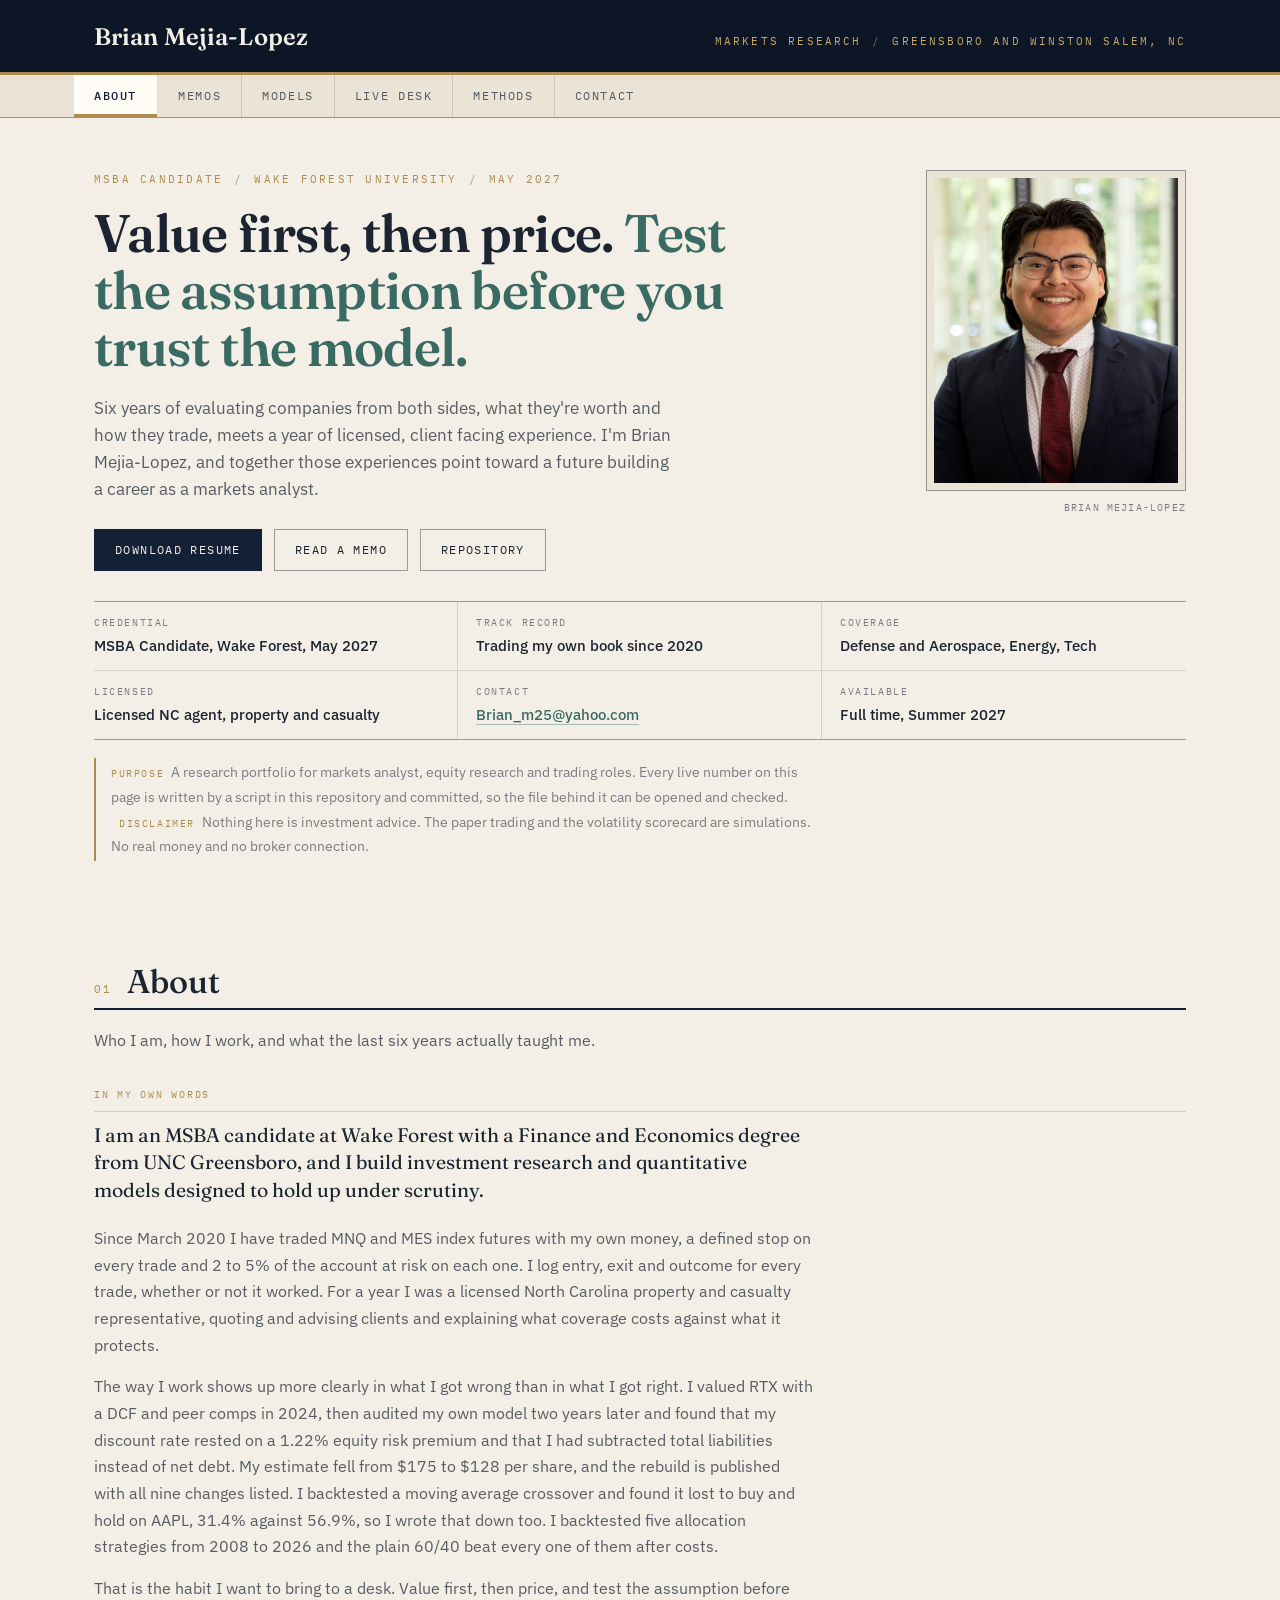
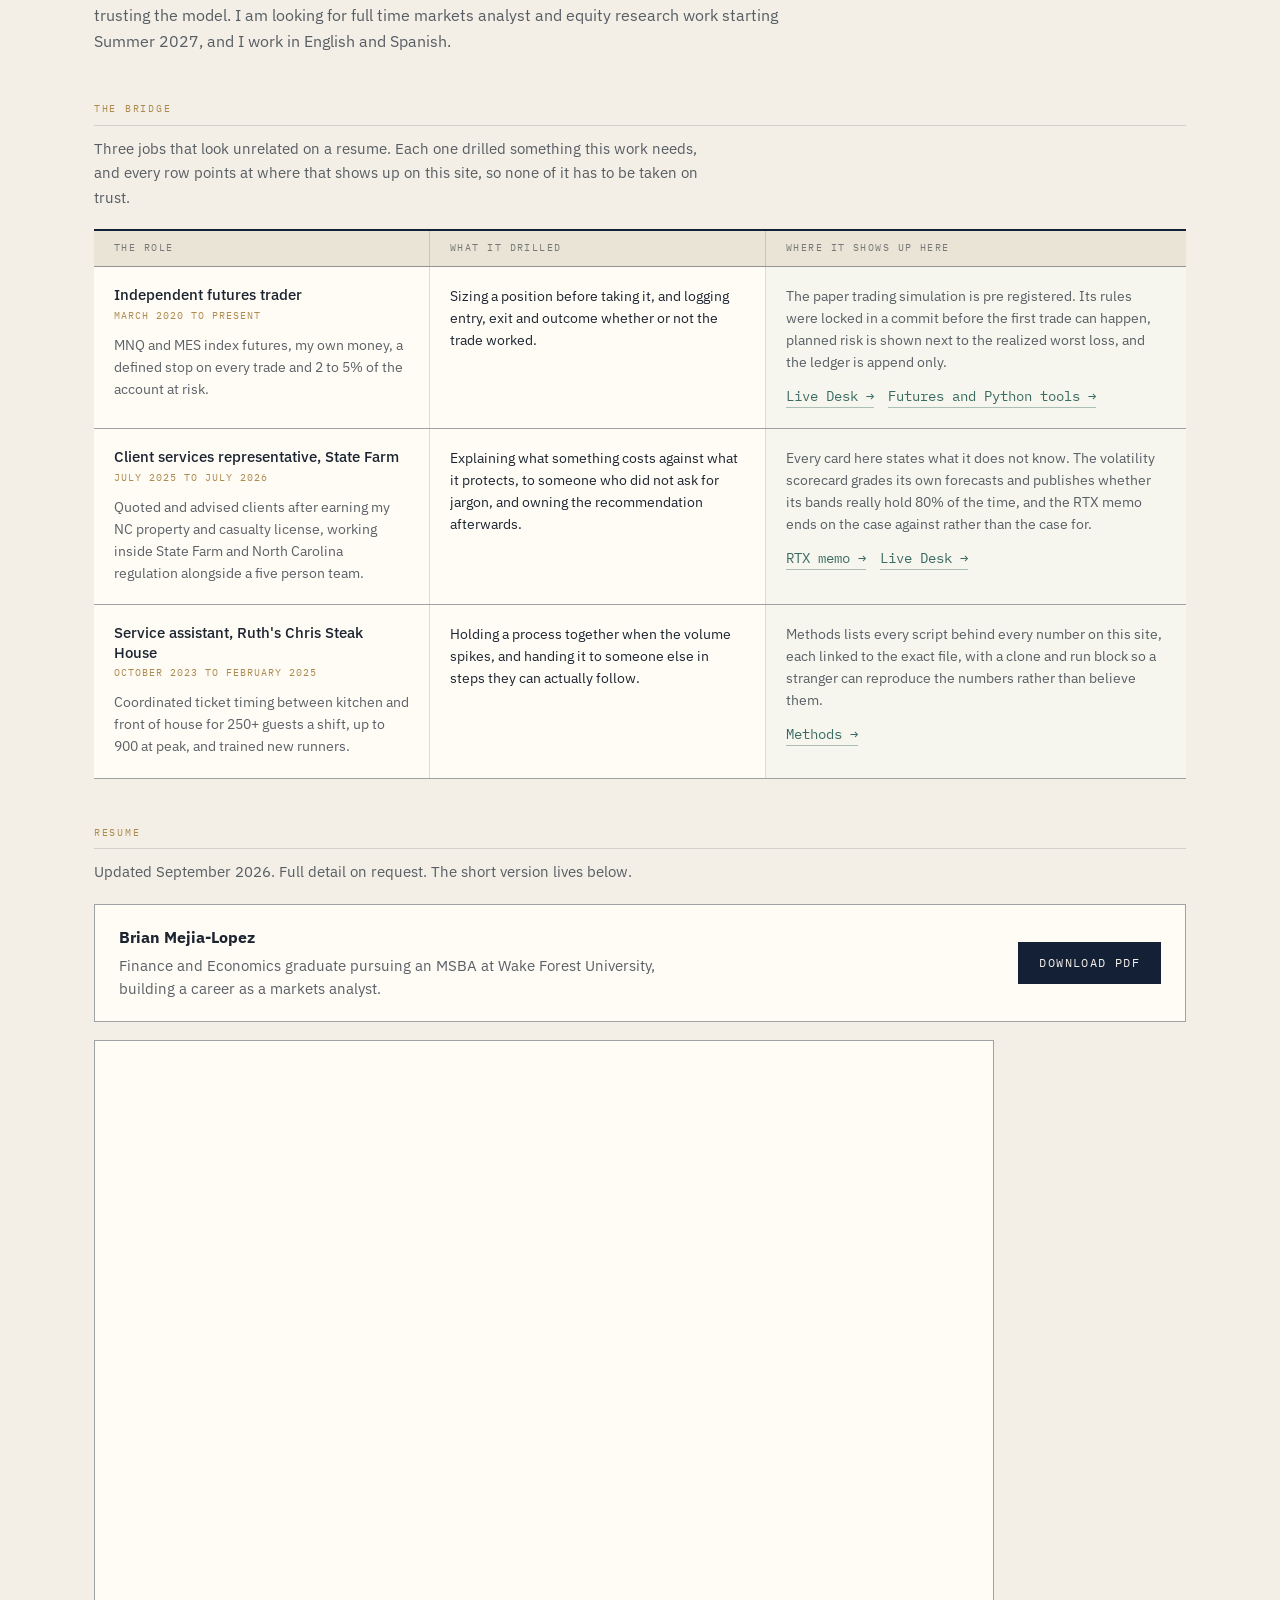
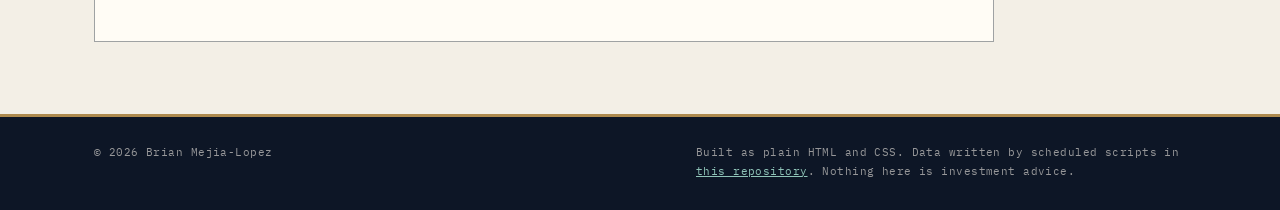
==== commit 02811278: "10. Fix the active tab highlight sitting flush against its first letter The first tab carried paddin" ====
--- a/index.html
+++ b/index.html
@@ -30,7 +30,7 @@
 <link rel="preconnect" href="https://fonts.googleapis.com">
 <link rel="preconnect" href="https://fonts.gstatic.com" crossorigin>
 <link href="https://fonts.googleapis.com/css2?family=Fraunces:opsz,wght@9..144,400;9..144,500;9..144,600&family=IBM+Plex+Sans:wght@400;500;600&family=IBM+Plex+Mono:wght@400;500&display=swap" rel="stylesheet">
-<link rel="stylesheet" href="style.css">
+<link rel="stylesheet" href="style.css?v=20261116b">
 </head>
 <body>
 
--- a/style.css
+++ b/style.css
@@ -31,6 +31,7 @@
 
   --wrap: 1180px;
   --pad: 44px;
+  --tabpad: 20px;
 }
 
 * { box-sizing: border-box; }
@@ -136,6 +137,12 @@
   border-bottom: 1px solid var(--rule);
 }
 
+/* The bar gives back the first tab's own left padding, so the first label
+   still lines up with the headline and the masthead name while every tab keeps
+   symmetric padding. Without this the active tab's background sits flush
+   against its first letter and reads as clipped. */
+.deskbar .wrap { padding-left: calc(var(--pad) - var(--tabpad)); }
+
 .deskbar-in {
   display: flex;
   overflow-x: auto;
@@ -152,13 +159,12 @@
   text-transform: uppercase;
   text-decoration: none;
   color: var(--ink-70);
-  padding: 12px 20px 11px;
+  padding: 12px var(--tabpad) 11px;
   border-right: 1px solid var(--line);
   box-shadow: inset 0 -3px 0 transparent;
   transition: color 0.15s ease, box-shadow 0.15s ease;
   white-space: nowrap;
 }
-.deskbar a:first-child { padding-left: 0; }
 .deskbar a:last-child { border-right: none; }
 .deskbar a:hover {
   color: var(--navy);
@@ -1622,7 +1628,7 @@
 }
 
 @media (max-width: 560px) {
-  :root { --pad: 20px; }
+  :root { --pad: 20px; --tabpad: 14px; }
   body { font-size: 16px; }
   section { padding-bottom: 54px; }
   .lede-sec { padding-top: 36px; }
@@ -1643,7 +1649,7 @@
   .vol-row { grid-template-columns: 64px 54px minmax(40px, 1fr); gap: 8px; }
   .vol-cov { grid-template-columns: 86px minmax(50px, 1fr) 50px; gap: 9px; }
   .methodlist li { grid-template-columns: 34px minmax(0, 1fr); gap: 0 12px; }
-  .deskbar a { padding: 11px 14px 10px; font-size: 0.68rem; }
+  .deskbar a { padding: 11px var(--tabpad) 10px; font-size: 0.68rem; }
   .rate-v { font-size: 1.5rem; }
   .footer-in { flex-direction: column; }
 }
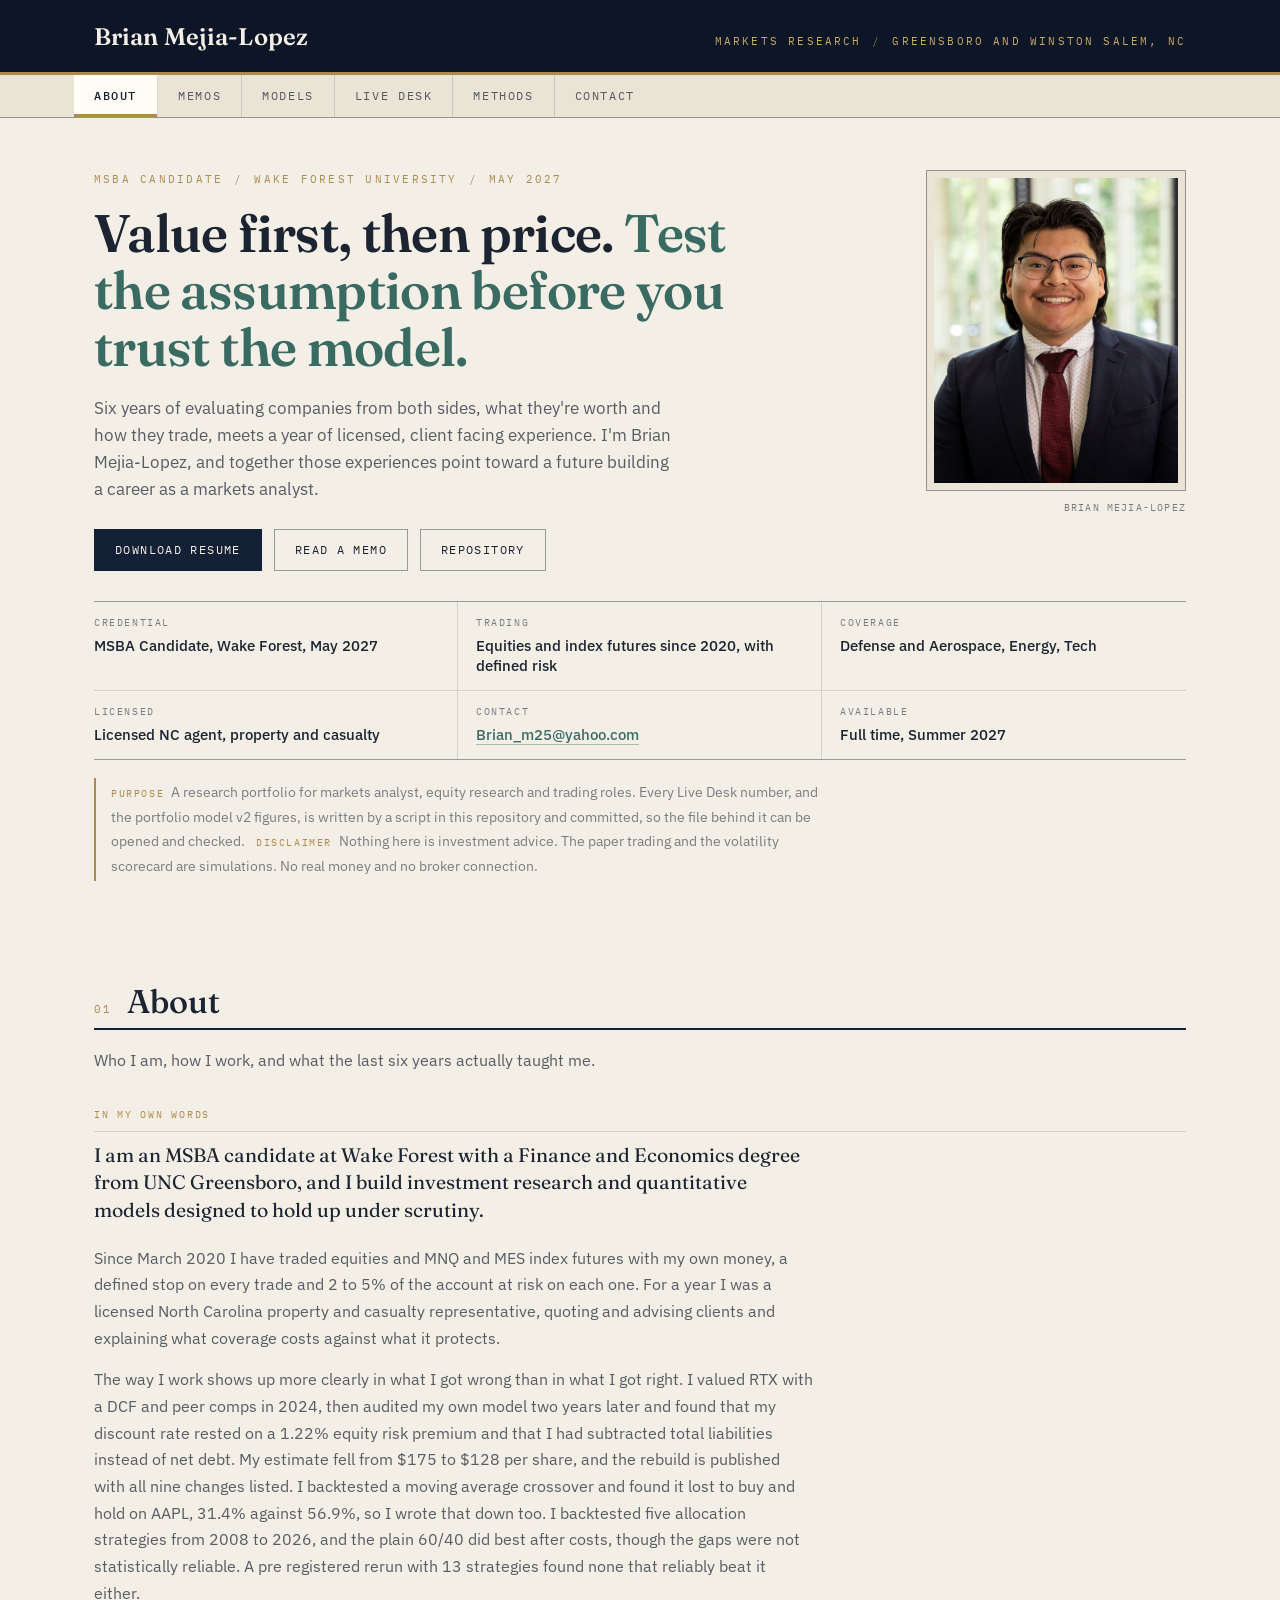
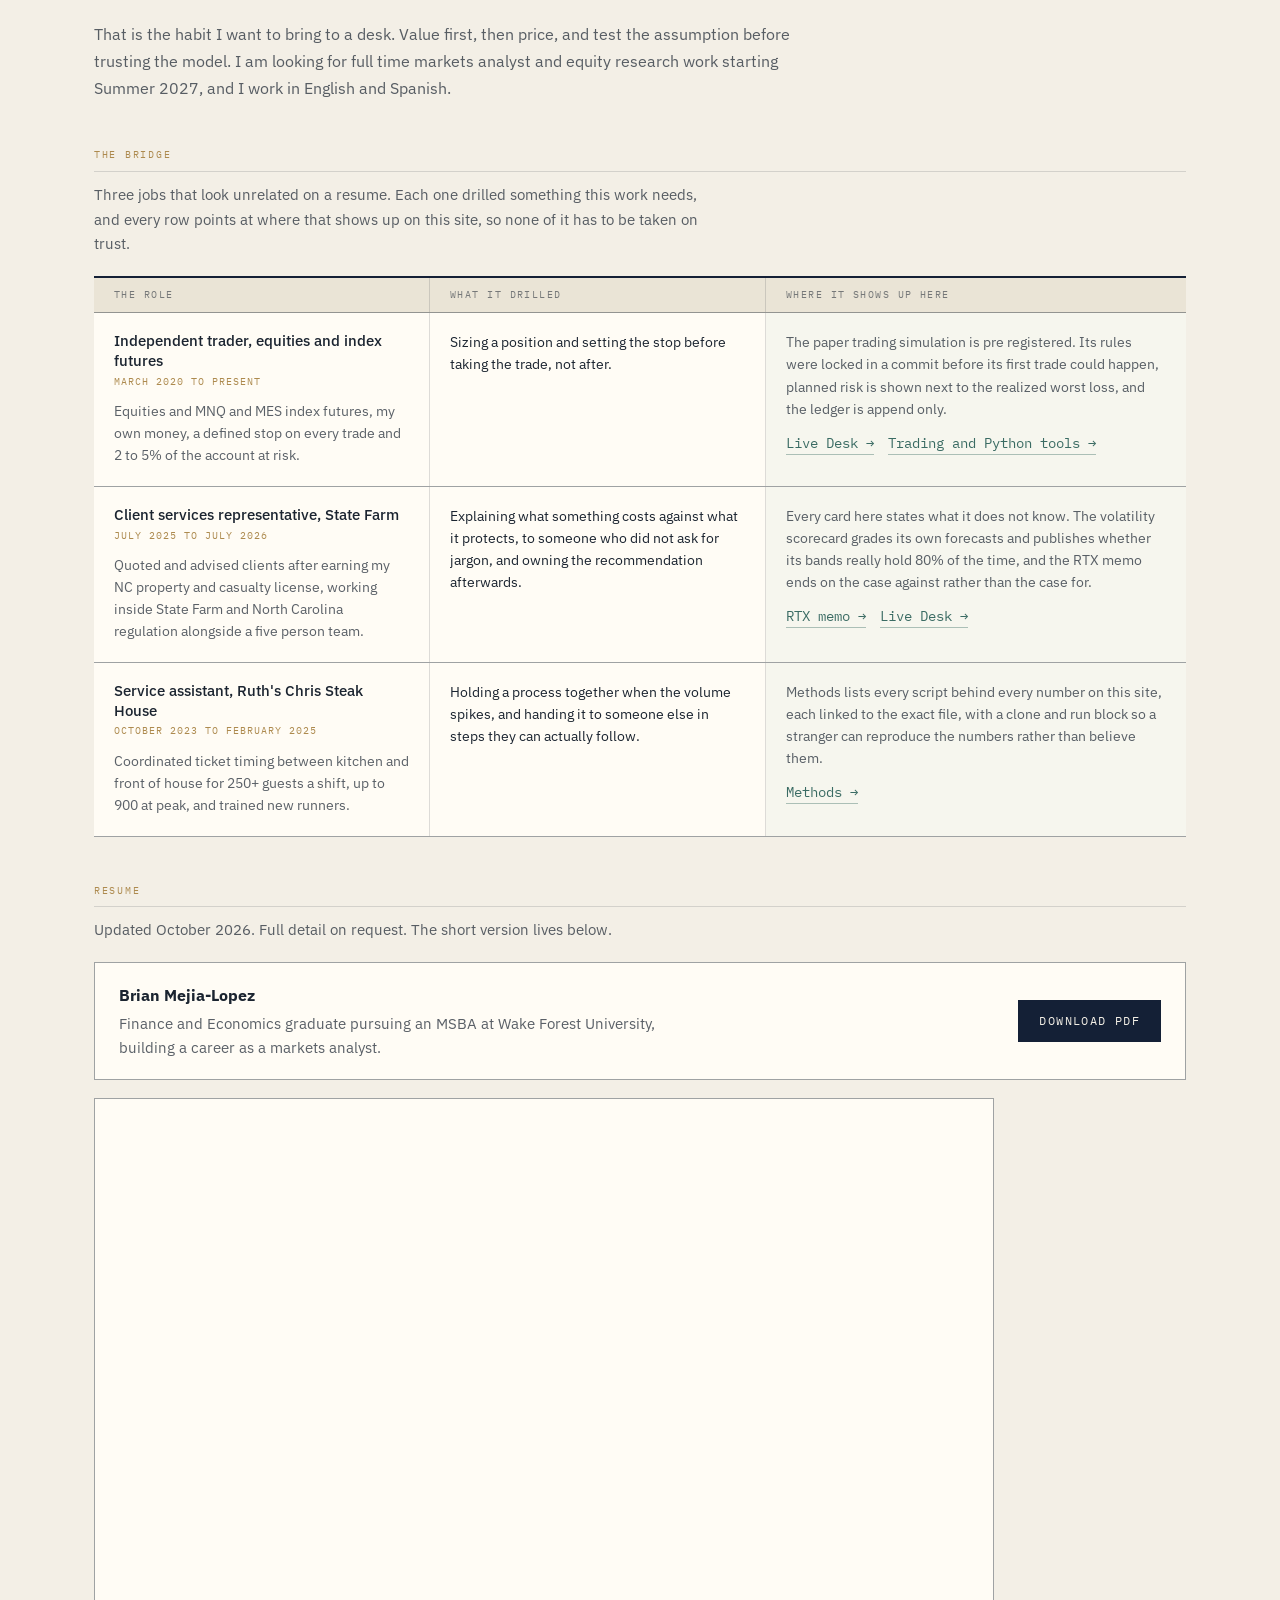
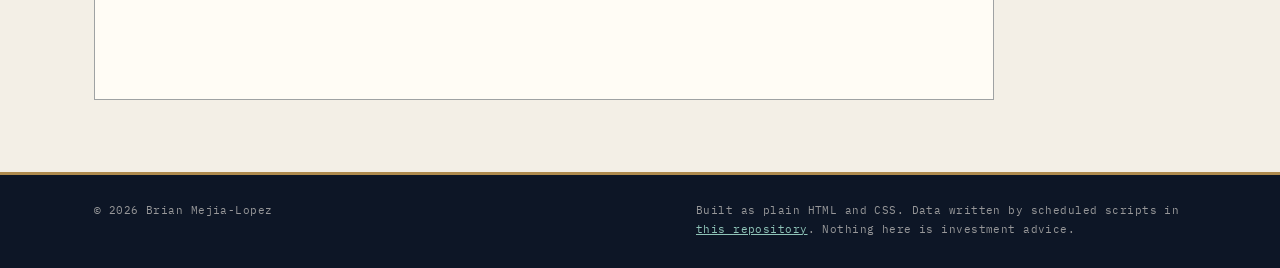
==== commit a9240166: "Sync site with current resume and fix review findings - Trading: equities and MNQ/MES index futures;" ====
--- a/index.html
+++ b/index.html
@@ -30,7 +30,7 @@
 <link rel="preconnect" href="https://fonts.googleapis.com">
 <link rel="preconnect" href="https://fonts.gstatic.com" crossorigin>
 <link href="https://fonts.googleapis.com/css2?family=Fraunces:opsz,wght@9..144,400;9..144,500;9..144,600&family=IBM+Plex+Sans:wght@400;500;600&family=IBM+Plex+Mono:wght@400;500&display=swap" rel="stylesheet">
-<link rel="stylesheet" href="style.css?v=20261116b">
+<link rel="stylesheet" href="style.css?v=20261123b">
 </head>
 <body>
 
@@ -97,8 +97,8 @@
         <dd>MSBA Candidate, Wake Forest, May 2027</dd>
       </div>
       <div class="cred-cell">
-        <dt>Track record</dt>
-        <dd>Trading my own book since 2020</dd>
+        <dt>Trading</dt>
+        <dd>Equities and index futures since 2020, with defined risk</dd>
       </div>
       <div class="cred-cell">
         <dt>Coverage</dt>
@@ -120,8 +120,9 @@
 
     <p class="purpose">
       <b>Purpose</b> A research portfolio for markets analyst, equity research and
-      trading roles. Every live number on this page is written by a script in this
-      repository and committed, so the file behind it can be opened and checked.
+      trading roles. Every Live Desk number, and the portfolio model v2 figures, is
+      written by a script in this repository and committed, so the file behind it
+      can be opened and checked.
       <b>Disclaimer</b> Nothing here is investment advice. The paper trading and the
       volatility scorecard are simulations. No real money and no broker connection.
     </p>
@@ -151,8 +152,8 @@
       -->
       <div class="intro-body">
         <p class="intro-lead">I am an MSBA candidate at Wake Forest with a Finance and Economics degree from UNC Greensboro, and I build investment research and quantitative models designed to hold up under scrutiny.</p>
-        <p>Since March 2020 I have traded MNQ and MES index futures with my own money, a defined stop on every trade and 2 to 5% of the account at risk on each one. I log entry, exit and outcome for every trade, whether or not it worked. For a year I was a licensed North Carolina property and casualty representative, quoting and advising clients and explaining what coverage costs against what it protects.</p>
-        <p>The way I work shows up more clearly in what I got wrong than in what I got right. I valued RTX with a DCF and peer comps in 2024, then audited my own model two years later and found that my discount rate rested on a 1.22% equity risk premium and that I had subtracted total liabilities instead of net debt. My estimate fell from $175 to $128 per share, and the rebuild is published with all nine changes listed. I backtested a moving average crossover and found it lost to buy and hold on AAPL, 31.4% against 56.9%, so I wrote that down too. I backtested five allocation strategies from 2008 to 2026 and the plain 60/40 beat every one of them after costs.</p>
+        <p>Since March 2020 I have traded equities and MNQ and MES index futures with my own money, a defined stop on every trade and 2 to 5% of the account at risk on each one. For a year I was a licensed North Carolina property and casualty representative, quoting and advising clients and explaining what coverage costs against what it protects.</p>
+        <p>The way I work shows up more clearly in what I got wrong than in what I got right. I valued RTX with a DCF and peer comps in 2024, then audited my own model two years later and found that my discount rate rested on a 1.22% equity risk premium and that I had subtracted total liabilities instead of net debt. My estimate fell from $175 to $128 per share, and the rebuild is published with all nine changes listed. I backtested a moving average crossover and found it lost to buy and hold on AAPL, 31.4% against 56.9%, so I wrote that down too. I backtested five allocation strategies from 2008 to 2026, and the plain 60/40 did best after costs, though the gaps were not statistically reliable. A pre registered rerun with 13 strategies found none that reliably beat it either.</p>
         <p>That is the habit I want to bring to a desk. Value first, then price, and test the assumption before trusting the model. I am looking for full time markets analyst and equity research work starting Summer 2027, and I work in English and Spanish.</p>
       </div>
     </div>
@@ -170,16 +171,16 @@
 
         <article class="bridge-row">
           <div class="bridge-role">
-            <p class="br-title">Independent futures trader</p>
+            <p class="br-title">Independent trader, equities and index futures</p>
             <p class="br-when">March 2020 to present</p>
-            <p class="br-what">MNQ and MES index futures, my own money, a defined stop on every trade and 2 to 5% of the account at risk.</p>
+            <p class="br-what">Equities and MNQ and MES index futures, my own money, a defined stop on every trade and 2 to 5% of the account at risk.</p>
           </div>
           <div class="bridge-skill">
-            <p>Sizing a position before taking it, and logging entry, exit and outcome whether or not the trade worked.</p>
+            <p>Sizing a position and setting the stop before taking the trade, not after.</p>
           </div>
           <div class="bridge-proof">
-            <p>The paper trading simulation is pre registered. Its rules were locked in a commit before the first trade can happen, planned risk is shown next to the realized worst loss, and the ledger is append only.</p>
-            <p class="br-links"><a href="#market">Live Desk</a><a href="#futures">Futures and Python tools</a></p>
+            <p>The paper trading simulation is pre registered. Its rules were locked in a commit before its first trade could happen, planned risk is shown next to the realized worst loss, and the ledger is append only.</p>
+            <p class="br-links"><a href="#market">Live Desk</a><a href="#futures">Trading and Python tools</a></p>
           </div>
         </article>
 
@@ -217,7 +218,7 @@
 
     <div id="resume" class="about-part resume">
       <p class="part-k">Resume</p>
-      <p class="part-lede">Updated September 2026. Full detail on request. The short version lives below.</p>
+      <p class="part-lede">Updated October 2026. Full detail on request. The short version lives below.</p>
 
       <div class="resume-card">
         <div class="resume-card-text">
@@ -249,7 +250,7 @@
         <p class="project-field">My role</p>
         <p>Built a DCF at a 6.15% WACC with a sensitivity grid across WACC and terminal growth, then cross checked it against peer P/E and EV/EBITDA multiples (Lockheed Martin, General Dynamics, Northrop Grumman). Benchmarked RTX against Boeing and Lockheed Martin on profitability, liquidity, and leverage. RTX's 19.21% gross margin was the strongest in the peer set.</p>
         <p class="project-field">Outcome</p>
-        <p>Fair value of $125 to $133 per share (DCF about $128, adjusted P/E about $125, EV/EBITDA about $133) vs. $122 at the time of analysis, so modestly undervalued.</p>
+        <p>Fair value of $125 to $133 per share (DCF about $128, adjusted P/E about $125, EV/EBITDA about $133) vs. $122 at the time of analysis, so modestly undervalued. The $122 is the October 30, 2024 close from the original analysis, not a current price.</p>
         <p class="project-field">What changed</p>
         <p>Models built to be questioned, including my own. I used Claude to audit my original 2024 model and rebuilt it. The two biggest fixes: my discount rate rested on a 1.22% equity risk premium, and I subtracted total liabilities instead of net debt. My DCF estimate dropped from $175 to $128 per share, and every change is documented in a new Revision Notes appendix.</p>
 
@@ -267,7 +268,7 @@
       <aside class="ratebox">
         <p class="rate-k">Fair value range</p>
         <p class="rate-v">$125 to $133</p>
-        <p class="rate-n">Versus $122 at the time of analysis</p>
+        <p class="rate-n">Versus $122 on Oct 30, 2024, the analysis date, not a current price</p>
         <dl class="rate-rows">
           <div><dt>DCF</dt><dd>$128</dd></div>
           <div><dt>Adjusted P/E</dt><dd>$125</dd></div>
@@ -291,27 +292,28 @@
         <div class="model-head">
           <p class="memo-tag">Machine learning <span class="sep">/</span> Competition</p>
           <h3>ECG Patient Matching Model</h3>
-          <p class="memo-meta">Wake Forest School of Medicine Build-A-Thon <span class="sep">/</span> Sept 2026 to present</p>
+          <p class="memo-meta">Wake Forest School of Medicine Build-A-Thon <span class="sep">/</span> September to October 2026 <span class="sep">/</span> 2nd place</p>
         </div>
         <ul class="statpanel">
-          <li><span class="sp-k">AUROC, v1</span><span class="sp-v">0.948</span></li>
-          <li><span class="sp-k">AUROC, v3</span><span class="sp-v">0.984</span></li>
-          <li><span class="sp-k">ECGs trained on</span><span class="sp-v">37,000+</span></li>
-          <li><span class="sp-k">Patients</span><span class="sp-v">10,000</span></li>
+          <li><span class="sp-k">Starting AUROC</span> <span class="sp-v">0.948</span></li>
+          <li><span class="sp-k">Improved AUROC</span> <span class="sp-v">0.984</span></li>
+          <li><span class="sp-k">ECGs trained on</span> <span class="sp-v">37,000+</span></li>
+          <li><span class="sp-k">Placement</span> <span class="sp-v">2nd</span></li>
         </ul>
         <div class="model-body">
           <p class="project-field">Context</p>
           <p>A Build-A-Thon hosted by the Center for Artificial Intelligence Research (CAIR). The task: score whether two Lead I ECGs belong to the same patient.</p>
           <p class="project-field">My role</p>
-          <p>Led the modeling for a three person team. Built a Siamese CNN and feature neural net ensemble in Python (TensorFlow/Keras), trained on 37,000+ ECGs from 10,000 MIMIC-IV patients plus St. Jude paired hospital and Apple Watch ECGs.</p>
-          <p class="project-field">Outcome <span class="tag-prelim">Preliminary</span></p>
-          <p>Improved AUROC on held out patients from 0.948 (v1) to 0.984 (v3) for hospital vs. Apple Watch matching. Every setting was tuned on a separate practice set so the locked test stayed clean.</p>
-          <p class="project-note">0.984 is our own held out test, not the official competition score. Final submission is October 13, 2026.</p>
+          <p>Led the modeling for a team of three. We built a Siamese CNN and neural network ensemble in Python (TensorFlow/Keras), trained on 37,000+ ECGs from 10,000 MIMIC-IV patients plus St. Jude paired hospital and Apple Watch ECGs.</p>
+          <p class="project-field">Outcome</p>
+          <p>Our team of three placed second at the Wake Forest School of Medicine Build-A-Thon. On the team's held out test set, AUROC for hospital vs. Apple Watch matching improved from 0.948 to 0.984. Every setting was tuned on a separate practice set so the test set stayed clean.</p>
+          <p class="project-note">0.984 is the team's held out test set result, not the official holdout result. The final submission was made on October 13, 2026.</p>
           <div class="mind">
             <p class="mind-k">What would change my mind</p>
-            <p>0.984 is our own held out test, not the official competition score. A competition score well below it would mean our held out patients were an easier test than the real one.</p>
+            <p>0.984 is the team's held out test set result, not the official holdout result. A score well below it on genuinely new patients would mean our held out set was an easier test than the real one.</p>
           </div>
-          <p class="memo-links"><a class="go" href="https://github.com/npotisit/Build-a-thon_MBNA" target="_blank" rel="noopener">View on GitHub</a></p>
+          <p class="memo-links"><a class="go" href="https://github.com/npotisit/Build-a-thon_MBNA" target="_blank" rel="noopener">Team repository on GitHub</a></p>
+          <p class="project-note">A team repository, hosted on a teammate's account. I am a listed contributor.</p>
         </div>
       </article>
 
@@ -319,50 +321,67 @@
         <div class="model-head">
           <p class="memo-tag">Backtest <span class="sep">/</span> Multi asset allocation</p>
           <h3>iShares Multi-Asset Portfolio Model</h3>
-          <p class="memo-meta">Mar 2008 to Aug 2026, out of sample</p>
+          <p class="memo-meta">v1: Mar 2008 to Aug 2026, out of sample<span id="pf-meta-v2" hidden></span></p>
         </div>
         <ul class="statpanel">
-          <li><span class="sp-k">60/40 after costs</span><span class="sp-v">8.4% a yr</span></li>
-          <li><span class="sp-k">60/40 Sharpe</span><span class="sp-v">0.72</span></li>
-          <li><span class="sp-k">Best of the rest</span><span class="sp-v">7.3%, 0.64</span></li>
-          <li><span class="sp-k">Strategies tested</span><span class="sp-v">5</span></li>
+          <li><span class="sp-k">60/40 after costs (v1)</span> <span class="sp-v">8.4% a yr</span></li>
+          <li><span class="sp-k">60/40 Sharpe (v1)</span> <span class="sp-v">0.72</span></li>
+          <li><span class="sp-k">Best of the rest (v1)</span> <span class="sp-v">7.3%, 0.64</span></li>
+          <li><span class="sp-k">Strategies in v1</span> <span class="sp-v">5</span></li>
         </ul>
         <div class="model-body">
+          <p class="project-field">The question</p>
+          <p class="pf-question">Does sophisticated portfolio optimization beat a plain 60/40 mix, and what happens in a crash like 2022?</p>
+          <!-- Filled from data/portfolio/results.json by the "Portfolio model v2:" script below. Stays hidden if the file is missing or malformed. -->
+          <div id="pf-answer" class="pf-answer" hidden></div>
           <p class="project-field">Context</p>
-          <p>A Python walk forward backtest of five allocation strategies (60/40, equal weight, inverse volatility, minimum variance, and max Sharpe with a 40% cap) across nine iShares ETFs: IVV, IJR, EFA, EEM, AGG, TLT, TIP, LQD, IAU.</p>
+          <p>A Python walk forward backtest of allocation strategies across nine iShares ETFs: IVV, IJR, EFA, EEM, AGG, TLT, TIP, LQD, IAU. Version 1 compared five (60/40, equal weight, inverse volatility, minimum variance, and max Sharpe with a 40% cap). Version 2 is a pre registered follow up with 13 strategies and confidence intervals.</p>
           <p class="project-field">My role</p>
-          <p>Each month, weights use only the prior 36 months of data. Costs are 10 bps on turnover. Stress tests cover the 2008 crisis, the COVID crash, and the 2022 rate shock.</p>
-          <p class="project-field">Outcome</p>
-          <p>After costs, the plain 60/40 beat every other strategy: 8.4% a year with a 0.72 Sharpe, vs. 7.3% and 0.64 for Max Sharpe, the best of the rest. The optimizers earned their keep in crashes. In the 2008 crisis, Min Variance lost 1.2% and Max Sharpe 3.9%, vs. 29.6% for 60/40. But in the 2022 rate shock, when stocks and bonds fell together, every strategy lost between 13.9% and 15.9%, so diversification didn't help. Max Sharpe also traded heavily, with annual turnover of about 244% (buys plus sells).</p>
+          <p>Each month, weights use only the prior 36 months of data. Costs are 10 bps on turnover. Stress tests cover Jun 2008 to Feb 2009, the COVID crash, and the 2022 rate shock.</p>
+          <p class="project-field">Outcome, v1 (Mar 2008 to Aug 2026)</p>
+          <p>After costs, the plain 60/40 had the highest point estimates: 8.4% a year with a 0.72 Sharpe, vs. 7.3% and 0.64 for Max Sharpe, the best of the rest. None of these gaps was statistically reliable.<span id="pf-v1-ci" hidden></span> The optimizers earned their keep in crashes. From Jun 2008 to Feb 2009, Min Variance lost 1.2% and Max Sharpe 3.9%, vs. 29.6% for 60/40. But in the 2022 rate shock, when stocks and bonds fell together, every strategy lost between 13.9% and 15.9%, so diversification didn't help. Max Sharpe also traded heavily, with annual turnover of about 244% (buys plus sells).</p>
+          <p class="project-note">v1 is the original code and results, as published, rerun unchanged in November 2026 on its own prices.<span id="pf-v1-repl"></span></p>
           <div class="project-figs">
             <a href="growth.png" target="_blank" rel="noopener"><img src="growth.png" alt="Growth of $10,000 by strategy, March 2008 to August 2026, after costs" loading="lazy"></a>
             <a href="drawdowns.png" target="_blank" rel="noopener"><img src="drawdowns.png" alt="Drawdown from prior peak by strategy" loading="lazy"></a>
           </div>
+          <details id="pf-v2" class="pf-v2" hidden>
+            <summary>Version 2 in full: 13 strategies with confidence intervals</summary>
+            <div id="pf-v2-body"></div>
+          </details>
           <div class="mind">
             <p class="mind-k">What would change my mind</p>
-            <p>The plain 60/40 won after costs, but every strategy lost between 13.9% and 15.9% in the 2022 rate shock. A longer sample where the optimizers keep their 2008 advantage without Max Sharpe's 244% annual turnover would change the conclusion.</p>
+            <p>The plain 60/40 had the highest point estimates after costs, but every strategy lost between 13.9% and 15.9% in the 2022 rate shock. A longer sample where the optimizers keep their 2008 advantage without Max Sharpe's 244% annual turnover would change the conclusion.</p>
+            <ul id="pf-mind" class="pf-list" hidden></ul>
           </div>
-          <p class="memo-links"><span class="link-soon">Code coming soon</span></p>
+          <p class="memo-links">
+            <a href="https://github.com/mejiba26/mejiba26.github.io/blob/main/docs/portfolio-spec.md" target="_blank" rel="noopener">Pre registered spec</a>
+            <a href="https://github.com/mejiba26/mejiba26.github.io/blob/main/scripts/portfolio_model.py" target="_blank" rel="noopener">Code</a>
+            <a href="https://github.com/mejiba26/mejiba26.github.io/blob/main/docs/portfolio-verification.md" target="_blank" rel="noopener">Verification vs skfolio</a>
+            <a href="https://github.com/mejiba26/mejiba26.github.io/tree/main/data/portfolio" target="_blank" rel="noopener">Data</a>
+            <a href="https://github.com/mejiba26/mejiba26.github.io/tree/main/portfolio/v1" target="_blank" rel="noopener">v1 as published</a>
+            <a class="go" href="#methods">Method</a>
+          </p>
         </div>
       </article>
 
       <article id="futures" class="model reveal">
         <div class="model-head">
-          <p class="memo-tag">Trading <span class="sep">/</span> Index futures and Python tools</p>
-          <h3>Independent Futures Trading and Python Market Tools</h3>
+          <p class="memo-tag">Trading <span class="sep">/</span> Equities, index futures and Python tools</p>
+          <h3>Independent Equity and Futures Trading and Python Market Tools</h3>
           <p class="memo-meta">March 2020 to present</p>
         </div>
         <ul class="statpanel">
-          <li><span class="sp-k">Crossover, AAPL</span><span class="sp-v">31.4%</span></li>
-          <li><span class="sp-k">Buy and hold</span><span class="sp-v">56.9%</span></li>
-          <li><span class="sp-k">Risk per trade</span><span class="sp-v">2 to 5%</span></li>
-          <li><span class="sp-k">Trading since</span><span class="sp-v">2020</span></li>
+          <li><span class="sp-k">Crossover, AAPL</span> <span class="sp-v">31.4%</span></li>
+          <li><span class="sp-k">Buy and hold</span> <span class="sp-v">56.9%</span></li>
+          <li><span class="sp-k">Risk per trade</span> <span class="sp-v">2 to 5%</span></li>
+          <li><span class="sp-k">Trading since</span> <span class="sp-v">2020</span></li>
         </ul>
         <div class="model-body">
           <p class="project-field">Context</p>
-          <p>Self directed trading of MNQ and MES index futures, with a defined stop loss on every trade.</p>
+          <p>Self directed trading of equities and MNQ and MES index futures, with a defined stop loss on every trade.</p>
           <p class="project-field">My role</p>
-          <p>Risk 2 to 5% of the account per trade, and log entry, exit, and outcome data for every trade. Built Python tools (pandas, yfinance) to screen for momentum and backtest a moving average crossover.</p>
+          <p>Risk 2 to 5% of the account per trade. Built Python tools (pandas, yfinance) to screen for momentum and backtest a moving average crossover.</p>
           <p class="project-field">Outcome</p>
           <p>On AAPL, the crossover underperformed buy and hold (31.4% vs. 56.9%). Learning that from data instead of real money was the point.</p>
           <div class="mind">
@@ -374,7 +393,8 @@
 
     </div>
 
-    <p class="coursework-line"><span class="coursework-label">Coursework</span> Housing Price Regression Model: multiple regression on 545 home sales, final model explains 68% of price variation (R² = 0.680).</p>
+    <p class="coursework-line"><span class="coursework-label">Coursework</span> Housing Price Regression Model: multiple regression on 545 home sales, final model explains 68% of price variation (R² = 0.680). A course project; its code and data are not published in this repository.</p>
+    <!-- TODO(Brian): add the course and term this regression came from, and a link if the code or data is ever published. Not confirmed yet, so nothing is claimed above. -->
   </section>
 
   <!-- 03 LIVE DESK  (id kept as #market so existing links still resolve) -->
@@ -408,13 +428,13 @@
       </li>
       <li>
         <p class="fi-k">Paper trading</p>
-        <p class="fi-v">Nov 16, 2026</p>
-        <p class="fi-n">Start date, locked in commit e22e6cb</p>
+        <p class="fi-v">Weekdays</p>
+        <p class="fi-n">Started Nov 16, 2026. Rules locked in commit e22e6cb</p>
       </li>
       <li>
         <p class="fi-k">Vol scorecard</p>
-        <p class="fi-v">Nov 23, 2026</p>
-        <p class="fi-n">Start date, locked on merge of the spec</p>
+        <p class="fi-v">Weekdays</p>
+        <p class="fi-n">Started Nov 23, 2026. Models locked on merge of the spec</p>
       </li>
     </ul>
 
@@ -501,7 +521,7 @@
 
       <details class="paper-block paper-fold">
         <summary class="paper-h">How to read the trade log</summary>
-        <p class="paper-note">The Reason column in the journal above is not a story written after the fact. It is the rule that fired, as the simulator logged it at the time: <strong>stop</strong>, <strong>target</strong>, <strong>trend break</strong> or <strong>time stop</strong> on the way out, and the entry rule on the way in. No discretionary commentary is added, and no language model writes or edits a trade reason. The same rows are in <a href="https://github.com/mejiba26/mejiba26.github.io/blob/main/data/paper/ledger.csv" target="_blank" rel="noopener">ledger.csv</a>, which is append only, so the commit history shows when each row appeared.</p>
+        <p class="paper-note">The Reason column in the trade log above is not a story written after the fact. It is the rule that fired, as the simulator logged it at the time: <strong>stop</strong>, <strong>target</strong>, <strong>trend break</strong> or <strong>time stop</strong> on the way out, and the entry rule on the way in. No discretionary commentary is added, and no language model writes or edits a trade reason. The same rows are in <a href="https://github.com/mejiba26/mejiba26.github.io/blob/main/data/paper/ledger.csv" target="_blank" rel="noopener">ledger.csv</a>, which is append only, so the commit history shows when each row appeared.</p>
       </details>
 
       <details class="paper-block paper-fold">
@@ -576,7 +596,7 @@
     <div class="deskrules">
       <div class="deskrule">
         <h3 class="paper-h">How the locked specs avoid lookahead bias</h3>
-        <p class="paper-note">Both simulations were written down and committed before they began. The paper trading rules were locked on November 9, 2026 and the first trade can only happen on or after November 16, 2026. The volatility models, their parameters and the test were locked when the spec was merged, and the first forecast is for November 23, 2026. Neither file is edited again except through a dated amendment at the bottom, and the original text stays exactly as it was.</p>
+        <p class="paper-note">Both simulations were written down and committed before they began. The paper trading rules were locked on November 9, 2026, a week before the simulation started on November 16, 2026. The volatility models, their parameters and the test were locked when the spec was merged, before the first forecast, which was for November 23, 2026. Neither file is edited again except through a dated amendment at the bottom, and the original text stays exactly as it was.</p>
         <p class="paper-note">Inside each run, nothing uses data from after the moment of the decision. Paper trading decides after the close on daily bars only and fills at the next day's open plus a 10 basis point cost. The scorecard forecasts after the close of one day for the next, refits HAR on data through the prior close, and builds each 80% band from that model's own errors over the previous 500 days. A forecast generated after the target day's open is marked late and is never scored.</p>
         <p class="paper-note">The record is append only. Only days after the last processed date are ever added, so a later restatement by the data provider cannot rewrite a recorded trade, and each day's high and low are kept as first seen. No day before the start date is backfilled. The commit history is the time stamp.</p>
       </div>
@@ -587,8 +607,8 @@
       </div>
       <div class="deskrule">
         <h3 class="paper-h">Lessons and limits so far</h3>
-        <p class="paper-note">Three things this work has already taught me, each from being wrong. My RTX discount rate rested on a 1.22% equity risk premium and the equity bridge subtracted total liabilities instead of net debt, which was a $47 per share error in one model. In the iShares backtest the plain 60/40 beat four optimizers after costs, and in the 2022 rate shock every strategy lost between 13.9% and 15.9%, so diversification did not help when it was needed most. On AAPL the moving average crossover lost to buy and hold, 31.4% against 56.9%.</p>
-        <p class="paper-note">The limits of this desk are the same shape. Both live simulations begin with almost no data, swing trades are infrequent, and early results will be noisy for months. Neither one is a track record, and neither one is advice.</p>
+        <p class="paper-note">Three things this work has already taught me, each from being wrong. My RTX discount rate rested on a 1.22% equity risk premium and the equity bridge subtracted total liabilities instead of net debt, which was a $47 per share error in one model. In the iShares backtest the plain 60/40 did best after costs against four alternative strategies, though the gaps were not statistically reliable, and in the 2022 rate shock every strategy lost between 13.9% and 15.9%, so diversification did not help when it was needed most. On AAPL the moving average crossover lost to buy and hold, 31.4% against 56.9%.</p>
+        <p class="paper-note">The limits of this desk are the same shape. Both live simulations started in November 2026 and have only weeks of data, swing trades are infrequent, and early results will be noisy for months. Neither one is a track record, and neither one is advice.</p>
       </div>
     </div>
   </section>
@@ -596,7 +616,7 @@
   <!-- 05 METHODS -->
   <section id="methods" class="view methods wrap">
     <header class="sechd"><span class="secno">05</span><h2>Methods</h2></header>
-    <p class="section-lede">Every number on the Live Desk is produced by one of these files and committed to the repository. Nothing on this page is typed in by hand.</p>
+    <p class="section-lede">Every number on the Live Desk, and the portfolio model v2 figures, is produced by one of these files and committed to the repository. The RTX, ECG, moving average crossover and housing figures come from the original projects and have no script listed here.</p>
 
     <ol class="methodlist">
       <li>
@@ -630,27 +650,34 @@
         <p class="me-f"><a href="https://github.com/mejiba26/mejiba26.github.io/blob/main/docs/vol-scorecard-spec.md" target="_blank" rel="noopener">docs/vol-scorecard-spec.md</a> <a href="https://github.com/mejiba26/mejiba26.github.io/blob/main/scripts/update_vol.py" target="_blank" rel="noopener">scripts/update_vol.py</a> <a href="https://github.com/mejiba26/mejiba26.github.io/tree/main/data/vol" target="_blank" rel="noopener">data/vol/</a></p>
       </li>
       <li>
+        <p class="me-h">Portfolio model, v2</p>
+        <p class="me-d">Thirteen allocation strategies on nine iShares ETFs, walk forward with a 36 month window and 10 bps costs, pre registered before any v2 result existed. Confidence intervals come from a stationary bootstrap that resamples the same months for every strategy. It refuses to write anything unless it first reproduces the published v1 figures on v1's own prices. Its optimizer weights were checked against skfolio, and the first GitHub Actions run is the canonical source of the v2 numbers on the Models card. The v1 figures there are the original published run, kept in portfolio/v1/.</p>
+        <p class="me-f"><a href="https://github.com/mejiba26/mejiba26.github.io/blob/main/docs/portfolio-spec.md" target="_blank" rel="noopener">docs/portfolio-spec.md</a> <a href="https://github.com/mejiba26/mejiba26.github.io/blob/main/scripts/portfolio_model.py" target="_blank" rel="noopener">scripts/portfolio_model.py</a> <a href="https://github.com/mejiba26/mejiba26.github.io/tree/main/data/portfolio" target="_blank" rel="noopener">data/portfolio/</a> <a href="https://github.com/mejiba26/mejiba26.github.io/blob/main/.github/workflows/run-portfolio.yml" target="_blank" rel="noopener">run-portfolio.yml</a> <a href="https://github.com/mejiba26/mejiba26.github.io/blob/main/docs/portfolio-verification.md" target="_blank" rel="noopener">docs/portfolio-verification.md</a> <a href="https://github.com/mejiba26/mejiba26.github.io/tree/main/portfolio/v1" target="_blank" rel="noopener">portfolio/v1/</a></p>
+      </li>
+      <li>
         <p class="me-h">Schema checks</p>
         <p class="me-d">Run in the workflow after every write. If the shape of a data file drifts from what the page reads, the run fails loudly instead of publishing a broken card.</p>
-        <p class="me-f"><a href="https://github.com/mejiba26/mejiba26.github.io/blob/main/scripts/check_paper_schema.py" target="_blank" rel="noopener">scripts/check_paper_schema.py</a> <a href="https://github.com/mejiba26/mejiba26.github.io/blob/main/scripts/check_vol_schema.py" target="_blank" rel="noopener">scripts/check_vol_schema.py</a></p>
+        <p class="me-f"><a href="https://github.com/mejiba26/mejiba26.github.io/blob/main/scripts/check_paper_schema.py" target="_blank" rel="noopener">scripts/check_paper_schema.py</a> <a href="https://github.com/mejiba26/mejiba26.github.io/blob/main/scripts/check_vol_schema.py" target="_blank" rel="noopener">scripts/check_vol_schema.py</a> <a href="https://github.com/mejiba26/mejiba26.github.io/blob/main/scripts/check_portfolio_schema.py" target="_blank" rel="noopener">scripts/check_portfolio_schema.py</a></p>
       </li>
       <li>
         <p class="me-h">Offline tests</p>
-        <p class="me-d">Synthetic prices, no network. They check that a rerun changes nothing, that a run split across days equals one continuous run, and that no forecast uses later data.</p>
-        <p class="me-f"><a href="https://github.com/mejiba26/mejiba26.github.io/blob/main/scripts/dev/test_update_vol.py" target="_blank" rel="noopener">test_update_vol.py</a> <a href="https://github.com/mejiba26/mejiba26.github.io/blob/main/scripts/dev/test_paper_trade.py" target="_blank" rel="noopener">test_paper_trade.py</a> <a href="https://github.com/mejiba26/mejiba26.github.io/blob/main/scripts/dev/test_update_market.py" target="_blank" rel="noopener">test_update_market.py</a> <a href="https://github.com/mejiba26/mejiba26.github.io/blob/main/scripts/dev/test_update_spotlight.py" target="_blank" rel="noopener">test_update_spotlight.py</a></p>
+        <p class="me-d">Synthetic prices, run offline. They check that a rerun changes nothing, that a run split across days equals one continuous run, and that no forecast uses later data.</p>
+        <p class="me-f"><a href="https://github.com/mejiba26/mejiba26.github.io/blob/main/scripts/dev/test_update_vol.py" target="_blank" rel="noopener">test_update_vol.py</a> <a href="https://github.com/mejiba26/mejiba26.github.io/blob/main/scripts/dev/test_paper_trade.py" target="_blank" rel="noopener">test_paper_trade.py</a> <a href="https://github.com/mejiba26/mejiba26.github.io/blob/main/scripts/dev/test_update_market.py" target="_blank" rel="noopener">test_update_market.py</a> <a href="https://github.com/mejiba26/mejiba26.github.io/blob/main/scripts/dev/test_update_spotlight.py" target="_blank" rel="noopener">test_update_spotlight.py</a> <a href="https://github.com/mejiba26/mejiba26.github.io/blob/main/scripts/dev/test_portfolio_model.py" target="_blank" rel="noopener">test_portfolio_model.py</a></p>
       </li>
     </ol>
 
     <div class="runbox">
       <p class="run-h">Clone it, run it, get my numbers</p>
-      <p class="run-d">The tests need Python 3 and no network. The update scripts need network access and, for energy, an EIA API key in the environment.</p>
+      <p class="run-d">The tests need Python 3 and run offline once the packages are installed; the pip step itself needs network access. The update scripts need network access and, for energy, an EIA API key in the environment.</p>
       <pre class="run-code"><code>git clone https://github.com/mejiba26/mejiba26.github.io
 cd mejiba26.github.io
+pip install pandas==3.1.1 numpy==2.5.4 scipy==1.18.1 scikit-learn==1.9.1
 
 python scripts/dev/test_update_market.py
 python scripts/dev/test_update_spotlight.py
 python scripts/dev/test_paper_trade.py
-python scripts/dev/test_update_vol.py</code></pre>
+python scripts/dev/test_update_vol.py
+python scripts/dev/test_portfolio_model.py</code></pre>
       <p class="run-n">Then open index.html from a local server. Every card checks its own data and stays hidden if that data is missing, so a fresh clone with no feeds shows the page with the Live Desk cards absent rather than empty.</p>
     </div>
   </section>
@@ -1338,7 +1365,7 @@
       if (!ledger.length) return '<p class="paper-empty">No trades yet. The rules only trade pullbacks in uptrends, and these are infrequent.</p>';
       const rows = ledger.map((r, i) => ({ r, i })).sort((a, b) => b.r.date.localeCompare(a.r.date) || b.i - a.i)
         .map(({ r }) => `<tr><td>${esc(r.date)}</td><td>${esc(r.tier)}</td><td>${esc(r.ticker)}</td><td>${esc(r.side)}</td><td class="n">${money(r.price, 2)}</td><td class="n">${r.shares.toLocaleString('en-US')}</td><td class="n">${money(r.cost, 2)}</td><td>${esc(r.reason)}</td></tr>`).join('');
-      return `<div class="paper-scroll paper-journal" tabindex="0" role="region" aria-label="Trade journal, scrollable"><table class="paper-table">
+      return `<div class="paper-scroll paper-journal" tabindex="0" role="region" aria-label="Trade log, scrollable"><table class="paper-table">
         <thead><tr><th>Date</th><th>Tier</th><th>Ticker</th><th>Side</th><th class="n">Price</th><th class="n">Shares</th><th class="n">Cost</th><th>Reason</th></tr></thead>
         <tbody>${rows}</tbody></table></div>`;
     }
@@ -1370,7 +1397,7 @@
           <p class="paper-note">Closed trades only, dividends excluded. Profit factor, High tier: <strong>${esc(pf)}</strong>.</p>
         </div>
         <div class="paper-block">
-          <h3 class="paper-h">Trade journal</h3>
+          <h3 class="paper-h">Trade log</h3>
           ${journal(ledger)}
         </div>`;
     }
@@ -1648,5 +1675,233 @@
   })();
 </script>
 
+<script>
+  // Portfolio model v2: reads data/portfolio/results.json, written by scripts/portfolio_model.py
+  // (pre registered in docs/portfolio-spec.md). KEEP IN SYNC with scripts/check_portfolio_schema.py:
+  // the keys read here are the ones that script enforces in the workflow. Change one side, change the other.
+  // Every v2 number on the card comes from that file; nothing is typed by hand. Everything is built
+  // first and shown only if all of it succeeds. Any failure (missing file, bad JSON, missing field,
+  // non numeric value) leaves the static v1 text as it is and keeps every v2 part hidden.
+  // Charts redraw on the resize event the view script fires after a switch, so a chart drawn while the
+  // Models view was hidden is redrawn at its real width.
+  // No staleness rule: this is a fixed backtest through `as_of`, not a live feed, and the as of month is shown.
+  (function () {
+    const answer = document.getElementById('pf-answer');
+    const v2 = document.getElementById('pf-v2');
+    const body = document.getElementById('pf-v2-body');
+    const meta = document.getElementById('pf-meta-v2');
+    const v1ci = document.getElementById('pf-v1-ci');
+    const v1repl = document.getElementById('pf-v1-repl');
+    const mind = document.getElementById('pf-mind');
+    if (!answer || !v2 || !body || !meta || !v1ci || !v1repl || !mind) return;
+
+    // Chart series in fixed color order (validated palette, slots 1 to 5); colors follow the strategy, never its rank.
+    const SHOWN = [['60/40', '60/40'], ['Trend 10M', 'Trend 10M'], ['MS-Sample', 'Max Sharpe'], ['MV-Sample', 'Min Variance'], ['RP-Sample', 'Risk parity']];
+    const LABEL = { MV: 'Min Variance', MS: 'Max Sharpe', RP: 'Risk parity', Sample: 'sample', LW: 'Ledoit-Wolf', EWMA: 'EWMA' };
+    const num = v => { if (typeof v !== 'number' || !isFinite(v)) throw new Error('bad value'); return v; };
+    const pair = v => { if (!Array.isArray(v) || v.length !== 2) throw new Error('bad pair'); return [num(v[0]), num(v[1])]; };
+    const esc = t => String(t).replace(/[&<>"]/g, c => ({ '&': '&amp;', '<': '&lt;', '>': '&gt;', '"': '&quot;' }[c]));
+    const month = s => {
+      if (typeof s !== 'string' || !/^\d{4}-\d{2}$/.test(s)) throw new Error('bad month');
+      return new Date(+s.slice(0, 4), +s.slice(5) - 1, 15).toLocaleDateString('en-US', { month: 'short', year: 'numeric' });
+    };
+    const monthsBetween = (a, b) => (+b.slice(0, 4) - +a.slice(0, 4)) * 12 + (+b.slice(5) - +a.slice(5));
+    const p1 = x => (num(x) * 100).toFixed(1) + '%';
+    const p0 = x => Math.round(num(x) * 100) + '%';
+    const s2 = x => num(x).toFixed(2);
+    const sg = x => (num(x) > 0 ? '+' : x < 0 ? '−' : '') + Math.abs(x).toFixed(2);
+    const range = (v, f) => { const [a, b] = pair(v); return (f || s2)(a) + ' to ' + (f || s2)(b); };
+    const move = x => (num(x) < 0 ? 'lost ' : 'gained ') + (Math.abs(x) * 100).toFixed(1) + '%';
+    const nameOf = s => s.rule ? LABEL[s.rule] + ' · ' + LABEL[s.estimator] : s.name;
+    const includesZero = v => { const [a, b] = pair(v); return a <= 0 && b >= 0; };
+    const periodLabel = (a, b) => (a.slice(5) === '01' && b.slice(5) === '12' && a.slice(0, 4) === b.slice(0, 4))
+      ? a.slice(0, 4) : month(a) + ' to ' + month(b);
+
+    let charts = null;
+
+    function build(r) {
+      const per = r.period, start = month(per.start), end = month(per.end), months = num(per.months);
+      if (!Array.isArray(r.strategies) || r.strategies.length !== 13) throw new Error('strategies');
+      const S = {}; r.strategies.forEach(s => { S[s.name] = s; });
+      const base = S['60/40'], trend = S['Trend 10M'], ms = S['MS-Sample'];
+      if (!base || !trend || !ms) throw new Error('strategy missing');
+      const others = r.strategies.filter(s => s.name !== '60/40');
+      const better = others.filter(s => pair(s.vs_6040.ci95)[0] > 0);
+      const worse = others.filter(s => pair(s.vs_6040.ci95)[1] < 0);
+      const optim = r.strategies.filter(s => s.rule);
+      const dec = r.decomposition, ct = r.crash_test, eps = ct.episodes, set = r.settings;
+      if (!Array.isArray(eps) || !eps.length) throw new Error('episodes');
+      const longest = eps.reduce((a, e) => (num(e.months) > a.months ? e : a), eps[0]);
+      const crashSig = others.filter(s => s.crash.avg_diff_ci95 && !includesZero(s.crash.avg_diff_ci95));
+      const v1 = r.v1_replication, v1end = v1.period.split(' to ')[1];
+      const msV1 = num(v1.published['Max Sharpe'].Sharpe), msV2 = num(ms.sharpe);
+      const extra = monthsBetween(v1end, per.end);
+      const stressKeys = Object.keys(set.stress_periods);
+
+      // v1 replication: the largest gap between any published figure and the rerun
+      let nFig = 0, same = 0, maxGap = 0;
+      const flips = [];
+      Object.keys(v1.published).forEach(n => Object.entries(v1.published[n]).forEach(([k, v]) => {
+        const pairs = k === 'stress' ? Object.keys(v).map(q => [q, v[q], v1.rerun[n].stress[q]]) : [[k, v, v1.rerun[n][k]]];
+        pairs.forEach(([key, a, b]) => {
+          nFig++; maxGap = Math.max(maxGap, Math.abs(num(a) - num(b)));
+          if (a.toFixed(6) === b.toFixed(6)) same++;
+          const f = key === 'Sharpe' ? s2 : p1;     // the precision v1 printed
+          if (f(a) !== f(b)) flips.push(`${n} ${key === 'Annual Turnover' ? 'turnover' : key.toLowerCase()}, ${f(a)} published and ${f(b)} rerun`);
+        });
+      }));
+
+      const verdict = better.length === 0
+        ? `<strong>No.</strong> Over ${start} to ${end}, none of the 12 other strategies reliably beat 60/40.`
+        : `<strong>${better.length} of 12</strong> strategies reliably beat 60/40 over ${start} to ${end}: ${better.map(nameOf).map(esc).join(', ')}.`;
+      const ansHtml = `
+        <p>${verdict} The 60/40 Sharpe ratio was ${s2(base.sharpe)} (95% interval ${range(base.sharpe_ci95)}), and for ${others.length - better.length - worse.length === 12 ? 'all 12' : (others.length - better.length - worse.length) + ' of the 12'} the 95% interval for the gap to 60/40 includes zero${worse.length ? `; ${worse.length} were reliably worse (${worse.map(nameOf).map(esc).join(', ')})` : ''}.</p>
+        <p>Among the nine optimizer variants, the allocation rule explains about ${p0(dec.rule.point)} of the differences in Sharpe ratio, and the covariance estimator about ${p0(dec.estimator.point)}.</p>
+        <p>In the ${num(ct.months)} months when stocks and bonds were both down over the prior year, the trend rule ${move(trend.crash.compounded)} in total vs ${(Math.abs(base.crash.compounded) * 100).toFixed(1)}% ${base.crash.compounded < 0 ? 'lost' : 'gained'} by 60/40. But it earned ${p1(trend.cagr)} a year vs ${p1(base.cagr)} and traded about ${p0(trend.annual_turnover)} of the portfolio a year vs ${p0(base.annual_turnover)}. That crash evidence is mostly one episode: ${num(longest.months)} of the ${ct.months} months fall in ${month(longest.start)} to ${month(longest.end)}${crashSig.length ? '' : ', and no strategy’s crash month difference from 60/40 is reliable'}.</p>
+        <p class="pf-small">How noisy this is: Max Sharpe’s Sharpe ratio was ${s2(msV1)} through ${month(v1end)} (v1) and ${s2(msV2)} through ${end}. Adding ${extra} month${extra === 1 ? '' : 's'} of data moved it by ${Math.abs(msV2 - msV1).toFixed(2)}.</p>
+        <p class="pf-small">Disclosure: the crash test’s interval was defined in Amendment 1 to the spec, after the results had been seen, and the trend rule was added knowing how 2008 and 2022 turned out.</p>`;
+
+      const ciHtml = (better.length === 0 && worse.length === 0)
+        ? ` Over the longer v2 window (${start} to ${end}), the 60/40 Sharpe ratio was ${s2(base.sharpe)} with a 95% interval of ${range(base.sharpe_ci95)}, and every other strategy’s interval for the gap to it included zero.`
+        : ` Over the longer v2 window (${start} to ${end}), the 60/40 Sharpe ratio was ${s2(base.sharpe)} with a 95% interval of ${range(base.sharpe_ci95)}.`;
+      const replHtml = ` Of its ${nFig} published figures, ${same} are identical to 6 decimals and the other ${nFig - same} are within ${maxGap.toFixed(6)}`
+        + (flips.length ? `. ${flips.length === 1 ? 'One flips' : flips.length + ' flip'} at the printed rounding: ${flips.join('; ')}.` : '.');
+
+      const stressHead = stressKeys.map(k => { const [a, b] = set.stress_periods[k]; return `<th>${esc(periodLabel(a, b))}</th>`; }).join('');
+      const row = (s, cls) => `<tr class="${cls || ''}"><td>${esc(nameOf(s))}</td><td>${s2(s.sharpe)}</td><td>${range(s.sharpe_ci95)}</td>`
+        + `<td>${s.vs_6040 ? sg(s.vs_6040.sharpe_diff) + ' (' + range(s.vs_6040.ci95, sg) + ')' : 'base'}</td>`
+        + `<td>${p1(s.cagr)}</td><td>${p1(s.max_drawdown)}</td><td>${p0(s.annual_turnover)}</td>`
+        + stressKeys.map(k => `<td>${p1(s.stress[k])}</td>`).join('') + '</tr>';
+      const naive = r.strategies.filter(s => !s.rule);
+      const table = `<div class="pf-scroll"><table class="pf-table">
+          <thead><tr><th>Strategy</th><th>Sharpe</th><th>95% interval</th><th>Gap vs 60/40 (95% interval)</th><th>Return a year</th><th>Worst fall</th><th>Turnover a year</th>${stressHead}</tr></thead>
+          <tbody>${naive.map(s => row(s, s.name === '60/40' ? 'pf-base' : '')).join('')}${optim.map((s, i) => row(s, i === 0 ? 'pf-sep' : '')).join('')}</tbody>
+        </table></div>`;
+
+      const grid = `<div class="pf-scroll pf-narrow"><table class="pf-table">
+          <thead><tr><th>Sharpe ratio</th>${dec.columns.map(c => `<th>${esc(LABEL[c])}</th>`).join('')}</tr></thead>
+          <tbody>${dec.rows.map((rw, i) => `<tr><td>${esc(LABEL[rw])}</td>${dec.sharpe_table[i].map(v => `<td>${s2(v)}</td>`).join('')}</tr>`).join('')}</tbody>
+        </table></div>`;
+
+      const shown = SHOWN.map(([k]) => S[k]);
+      const crashTable = `<div class="pf-scroll"><table class="pf-table">
+          <thead><tr><th>Strategy</th><th>Total over crash months</th><th>Gap per month vs 60/40 (95% interval)</th></tr></thead>
+          <tbody>${shown.map((s, i) => `<tr class="${i === 0 ? 'pf-base' : ''}"><td>${esc(SHOWN[i][1])}</td><td>${p1(s.crash.compounded)}</td>`
+            + `<td>${s.crash.avg_diff_ci95 ? sg(s.crash.avg_diff_vs_6040 * 100) + ' pts (' + range(s.crash.avg_diff_ci95.map(x => x * 100), sg) + ')' : 'base'}</td></tr>`).join('')}</tbody>
+        </table></div>`;
+
+      const s3 = x => num(x).toFixed(3);
+      const skill = optim.filter(s => num(s.dsr) >= 0.95);
+      const topDsr = optim.reduce((a, s) => (num(s.dsr) > num(a.dsr) ? s : a), optim[0]);
+      const mindHtml = `
+        <li>A forward test, under its own spec, where an optimizer’s 95% interval for the Sharpe gap to 60/40 sits entirely above zero.</li>
+        <li>More stock and bond crash episodes. There are ${eps.length} so far, and ${num(longest.months)} of the ${ct.months} months are one episode.</li>
+        <li>A deflated Sharpe ratio of 0.95 or more for an optimizer after counting all ${num(set.n_trials)} trials. ${skill.length
+          ? skill.map(s => esc(nameOf(s)) + ' reaches ' + s3(s.dsr)).join(', ') + ' today'
+          : 'The highest today is ' + s3(topDsr.dsr) + ' (' + esc(nameOf(topDsr)) + ')'}, against ${s3(base.dsr)} for 60/40. That answers a different question from the interval against 60/40: whether a Sharpe ratio is credibly above zero after trying ${num(set.n_trials)} strategies, not whether it differs from 60/40, so both can be true at once.</li>`;
+      const legend = `<ul class="pf-legend">${SHOWN.map(([, l], i) => `<li><i class="pf-sw pf-c${i + 1}"></i>${esc(l)}</li>`).join('')}</ul>`;
+      const bodyHtml = `
+        <p class="pf-asof">Data through ${end} · ${months} months out of sample (${start} to ${end}) · ${num(set.cost_bps)} bps costs · as of ${esc(r.as_of)}</p>
+        <h4>All 13 strategies</h4>
+        ${table}
+        <p class="pf-small">Gap vs 60/40 is the difference in Sharpe ratio. An interval that includes zero means no reliable difference. MV, MS and RP use three covariance estimators: the plain sample, Ledoit-Wolf shrinkage, and an exponentially weighted (EWMA) version with a ${num(set.ewma_half_life)} month half life.</p>
+        <h4>Is it the rule or the risk estimate?</h4>
+        ${grid}
+        <p class="pf-small">Share of the differences among these nine explained by the rule: ${p0(dec.rule.point)} (95% interval ${range(dec.rule.ci95, p0)}); by the estimator: ${p0(dec.estimator.point)} (${range(dec.estimator.ci95, p0)}); by their interaction: ${p0(dec.interaction.point)} (${range(dec.interaction.ci95, p0)}).</p>
+        <h4>Growth of $10,000, after costs (log scale)</h4>
+        <div class="pf-chart" data-kind="growth"></div>
+        <h4>Drawdown from prior peak</h4>
+        <div class="pf-chart" data-kind="drawdown"></div>
+        ${legend}
+        <p class="pf-small">Five of the 13 strategies, each optimizer with the sample estimator. All 13 are in the table above.</p>
+        <h4>Stock and bond crash months</h4>
+        <p class="pf-small">Months when IVV and AGG both had a negative trailing 12 month return: ${num(ct.months)}, in ${eps.length} episode${eps.length === 1 ? '' : 's'} (${eps.map(e => e.start === e.end ? month(e.start) : month(e.start) + ' to ' + month(e.end)).join('; ')}).</p>
+        ${crashTable}
+`;
+
+      const ser = r.series, dates = ser.dates;
+      if (!Array.isArray(dates) || dates.length !== months) throw new Error('series');
+      const series = kind => SHOWN.map(([k], i) => {
+        const v = ser[kind][k];
+        if (!Array.isArray(v) || v.length !== dates.length) throw new Error('series ' + k);
+        return { label: SHOWN[i][1], cls: 'pf-c' + (i + 1), v: v.map(x => num(x) * (kind === 'growth' ? 10000 : 1)) };
+      });
+      return { ansHtml, ciHtml, replHtml, bodyHtml, mindHtml, metaText: ` · v2: ${start} to ${end}, as of ${esc(/^\d{4}-\d{2}-\d{2}$/.test(r.as_of) ? r.as_of : num(NaN))}`, chartData: { dates, growth: series('growth'), drawdown: series('drawdown') } };
+    }
+
+    function drawChart(host, kind, d) {
+      const W = Math.max(260, host.clientWidth || 300), small = W < 480;
+      const H = small ? 210 : 250, m = { l: small ? 44 : 52, r: 8, t: 8, b: 22 };
+      const lines = d[kind], n = d.dates.length, log = kind === 'growth';
+      const tf = v => (log ? Math.log(v) : v);
+      let lo = Infinity, hi = -Infinity;
+      lines.forEach(l => l.v.forEach(v => { lo = Math.min(lo, v); hi = Math.max(hi, v); }));
+      if (!log) hi = 0;
+      const x = i => m.l + (W - m.l - m.r) * i / (n - 1);
+      const y = v => m.t + (H - m.t - m.b) * (1 - (tf(v) - tf(lo)) / ((tf(hi) - tf(lo)) || 1));
+      const ticks = log ? [5000, 7500, 10000, 15000, 20000, 30000, 40000].filter(v => v >= lo && v <= hi)
+                        : [0, -0.1, -0.2, -0.3, -0.4].filter(v => v >= lo);
+      const fmtY = v => (log ? '$' + (v / 1000) + 'k' : Math.round(v * 100) + '%');
+      let g = ticks.map(v => `<line class="${(log ? v === 10000 : v === 0) ? 'zero' : 'grid'}" x1="${m.l}" x2="${W - m.r}" y1="${y(v).toFixed(1)}" y2="${y(v).toFixed(1)}"/>`
+        + `<text class="ax" x="${m.l - 5}" y="${(y(v) + 3).toFixed(1)}" text-anchor="end">${fmtY(v)}</text>`).join('');
+      const step = small ? 6 : 4;
+      d.dates.forEach((s, i) => { if (s.slice(5) === '01' && +s.slice(0, 4) % step === 2) g += `<text class="ax" x="${x(i).toFixed(1)}" y="${H - 6}" text-anchor="middle">${s.slice(0, 4)}</text>`; });
+      const paths = lines.map(l => `<polyline class="ln ${l.cls}" points="${l.v.map((v, i) => x(i).toFixed(1) + ',' + y(v).toFixed(1)).join(' ')}"/>`).join('');
+      const aria = (log ? 'Growth of $10,000 after costs, log scale, ' : 'Drawdown from prior peak, ') + d.dates[0] + ' to ' + d.dates[n - 1] + '. Final values: '
+        + lines.map(l => l.label + ' ' + (log ? '$' + Math.round(l.v[n - 1]).toLocaleString('en-US') : Math.round(l.v[n - 1] * 100) + '%')).join(', ') + '.';
+      host.innerHTML = `<svg width="${W}" height="${H}" viewBox="0 0 ${W} ${H}" role="img" aria-label="${esc(aria)}">${g}${paths}`
+        + `<line class="xh" y1="${m.t}" y2="${H - m.b}" x1="-10" x2="-10"/>${lines.map(l => `<circle class="dot ${l.cls}" r="4" cx="-10" cy="-10"/>`).join('')}</svg>`
+        + `<div class="pf-tip" hidden></div>`;
+      const svg = host.querySelector('svg'), tip = host.querySelector('.pf-tip'), xh = svg.querySelector('.xh'), dots = svg.querySelectorAll('.dot');
+      const show = ev => {
+        const rect = svg.getBoundingClientRect(), px = (ev.clientX - rect.left) * W / rect.width;
+        const i = Math.max(0, Math.min(n - 1, Math.round((px - m.l) / (W - m.l - m.r) * (n - 1))));
+        xh.setAttribute('x1', x(i)); xh.setAttribute('x2', x(i));
+        lines.forEach((l, j) => { dots[j].setAttribute('cx', x(i)); dots[j].setAttribute('cy', y(l.v[i])); });
+        tip.innerHTML = `<b>${esc(month(d.dates[i]))}</b>` + lines.map(l => `<br><i class="pf-sw ${l.cls}"></i>${esc(l.label)} `
+          + (log ? '$' + Math.round(l.v[i]).toLocaleString('en-US') : (l.v[i] * 100).toFixed(1) + '%')).join('');
+        tip.hidden = false;
+        const tw = tip.offsetWidth, left = x(i) * rect.width / W;
+        tip.style.left = Math.max(0, Math.min(rect.width - tw, left < rect.width / 2 ? left + 12 : left - tw - 12)) + 'px';
+      };
+      const hide = () => { tip.hidden = true; xh.setAttribute('x1', -10); xh.setAttribute('x2', -10); dots.forEach(c => c.setAttribute('cx', -10)); };
+      svg.addEventListener('pointermove', show);
+      svg.addEventListener('pointerdown', show);
+      svg.addEventListener('pointerleave', hide);
+    }
+
+    function drawCharts() {
+      if (!charts || !v2.open) return;
+      body.querySelectorAll('.pf-chart').forEach(h => drawChart(h, h.dataset.kind, charts));
+    }
+
+    function hideAll() {
+      answer.hidden = true; answer.innerHTML = '';
+      v2.hidden = true; body.innerHTML = '';
+      meta.hidden = true; v1ci.hidden = true; v1repl.textContent = '';
+      mind.hidden = true; mind.innerHTML = '';
+      charts = null;
+    }
+
+    fetch('data/portfolio/results.json', { cache: 'no-cache' })
+      .then(res => { if (!res.ok) throw new Error(res.status); return res.json(); })
+      .then(r => {
+        const out = build(r);            // throws on anything malformed, before anything is shown
+        answer.innerHTML = out.ansHtml;
+        v1ci.textContent = out.ciHtml;
+        v1repl.textContent = out.replHtml;
+        meta.textContent = out.metaText;
+        body.innerHTML = out.bodyHtml;
+        mind.innerHTML = out.mindHtml;
+        charts = out.chartData;
+        answer.hidden = false; v1ci.hidden = false; meta.hidden = false; v2.hidden = false; mind.hidden = false;
+        v2.addEventListener('toggle', drawCharts);
+        let t; window.addEventListener('resize', () => { clearTimeout(t); t = setTimeout(drawCharts, 150); });
+        drawCharts();
+      })
+      .catch(hideAll);
+  })();
+</script>
+
 </body>
 </html>
--- a/style.css
+++ b/style.css
@@ -17,6 +17,12 @@
   --brick: #8C3A2E;
   --slate: #6B7A86;
   --plum: #6E5B8A;
+  /* Chart series for the portfolio card. Checked with a color blindness validator on --card; keep the order. */
+  --chart-1: #2a78d6;
+  --chart-2: #eb6834;
+  --chart-3: #1baf7a;
+  --chart-4: #eda100;
+  --chart-5: #e87ba4;
 
   --ink-70: rgba(27, 36, 48, 0.72);
   --ink-55: rgba(27, 36, 48, 0.56);
@@ -1712,3 +1718,53 @@
   .memo-page .site-footer { padding: 10pt 0 0; }
   .paper-scroll { overflow: visible; }
 }
+/* ============================================
+   PROJECTS: portfolio card, v2 parts (filled from data/portfolio/results.json)
+   Series colors are --chart-1 to --chart-5 (validated for color blindness on --card, fixed order).
+   ============================================ */
+#portfolio { min-width: 0; } /* grid item: lets the wide tables scroll inside the card instead of widening it */
+#portfolio .pf-question { font-family: var(--display); font-size: 1.12rem; line-height: 1.45; margin-bottom: 10px; }
+.pf-answer { margin: 12px 0 4px; padding: 14px 16px; border-left: 3px solid var(--teal); background: var(--paper); }
+#portfolio .pf-answer p { font-size: 0.93rem; margin: 0 0 8px; }
+#portfolio .pf-answer p:last-child { margin-bottom: 0; }
+#portfolio .pf-small { font-size: 0.85rem; color: var(--ink-70); margin-top: 8px; }
+.pf-v2 { margin-top: 20px; padding-top: 14px; border-top: 1px solid var(--line); min-width: 0; }
+.pf-v2 summary { cursor: pointer; font-family: var(--mono); font-size: 0.85rem; color: var(--teal); }
+.pf-v2 h4 { font-family: var(--display); font-weight: 500; font-size: 1.05rem; margin: 24px 0 8px; }
+#portfolio .pf-asof { font-family: var(--mono); font-size: 0.78rem; color: var(--teal); margin-top: 12px; }
+.pf-scroll { overflow-x: auto; max-width: 100%; border: 1px solid var(--line); background: var(--paper); }
+.pf-narrow { max-width: 420px; }
+.pf-table { border-collapse: collapse; width: 100%; font-family: var(--mono); font-size: 0.74rem; white-space: nowrap; }
+.pf-table th, .pf-table td { padding: 7px 10px; text-align: right; border-bottom: 1px solid var(--line); }
+.pf-table th:first-child, .pf-table td:first-child { text-align: left; }
+.pf-table thead th { font-weight: 500; font-size: 0.72rem; letter-spacing: 0.04em; text-transform: uppercase; color: var(--ink-70); white-space: normal; vertical-align: bottom; min-width: 64px; }
+.pf-table tbody tr:last-child td { border-bottom: none; }
+.pf-table tr.pf-base td { font-weight: 600; }
+.pf-table tr.pf-sep td { border-top: 2px solid var(--line); }
+.pf-chart { position: relative; min-width: 0; }
+.pf-chart svg { display: block; max-width: 100%; touch-action: pan-y; }
+.pf-chart .grid { stroke: var(--line); stroke-width: 1; }
+.pf-chart .zero { stroke: var(--rule); stroke-width: 1; }
+.pf-chart .ax { font-family: var(--mono); font-size: 11px; fill: var(--ink-70); }
+.pf-chart .ln { fill: none; stroke-width: 2; stroke-linejoin: round; }
+.pf-chart .xh { stroke: var(--rule); stroke-width: 1; }
+.pf-chart .dot { stroke: var(--card); stroke-width: 2; }
+.pf-tip { position: absolute; top: 4px; pointer-events: none; padding: 6px 9px; background: var(--paper); border: 1px solid var(--line); font-family: var(--mono); font-size: 0.72rem; line-height: 1.55; white-space: nowrap; color: var(--ink); }
+.pf-tip[hidden] { display: none; }
+.pf-sw { display: inline-block; width: 14px; height: 3px; margin-right: 6px; vertical-align: middle; }
+.pf-legend { list-style: none; margin: 10px 0 0; padding: 0; display: flex; flex-wrap: wrap; gap: 6px 18px; font-family: var(--mono); font-size: 0.74rem; color: var(--ink); }
+.pf-list { margin: 6px 0 0; padding-left: 18px; font-size: 0.9rem; line-height: 1.55; }
+.pf-list li { margin-bottom: 6px; }
+.pf-links { display: flex; flex-wrap: wrap; gap: 8px 20px; }
+.pf-c1 { stroke: var(--chart-1); fill: var(--chart-1); background: var(--chart-1); }
+.pf-c2 { stroke: var(--chart-2); fill: var(--chart-2); background: var(--chart-2); }
+.pf-c3 { stroke: var(--chart-3); fill: var(--chart-3); background: var(--chart-3); }
+.pf-c4 { stroke: var(--chart-4); fill: var(--chart-4); background: var(--chart-4); }
+.pf-c5 { stroke: var(--chart-5); fill: var(--chart-5); background: var(--chart-5); }
+.pf-chart .ln.pf-c1 { stroke-width: 2.5; }
+@media (max-width: 560px) {
+  .pf-answer { padding: 12px 12px; }
+}
+@media print {
+  .pf-scroll { overflow: visible; }
+}
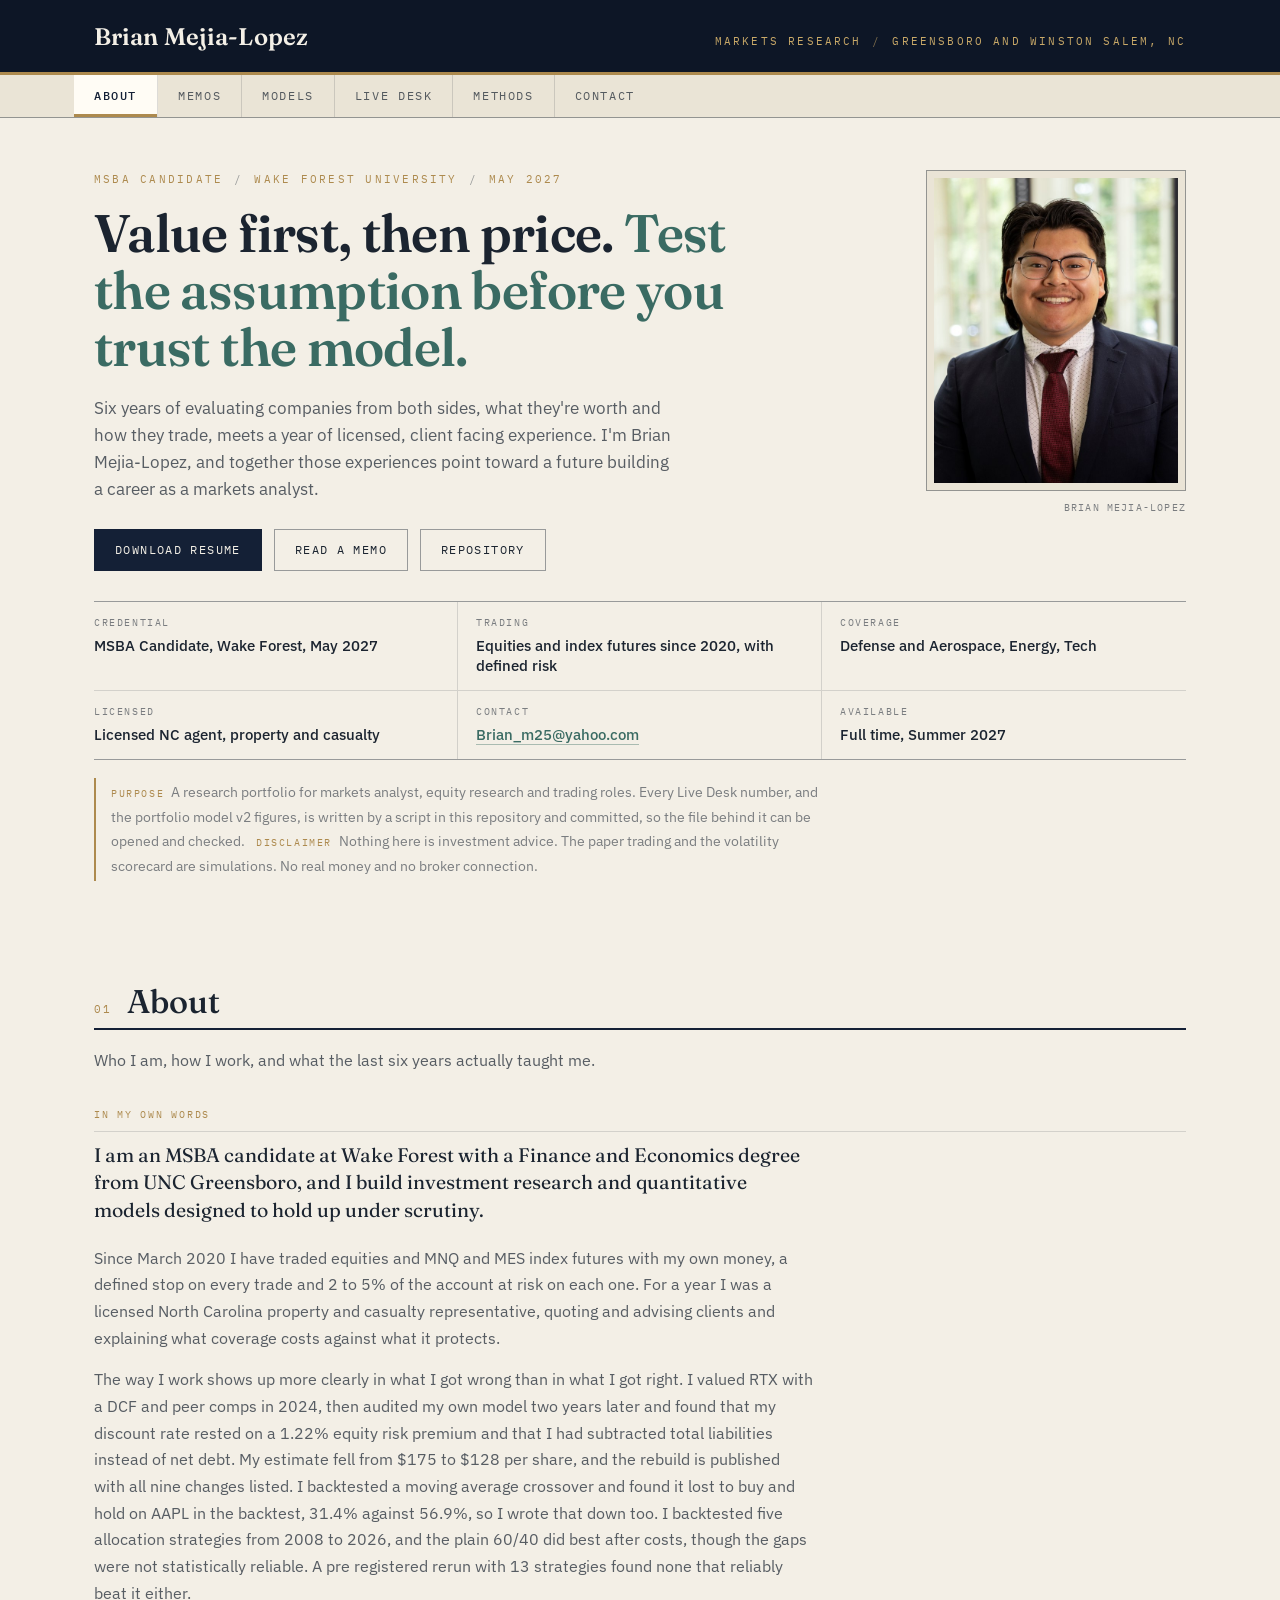
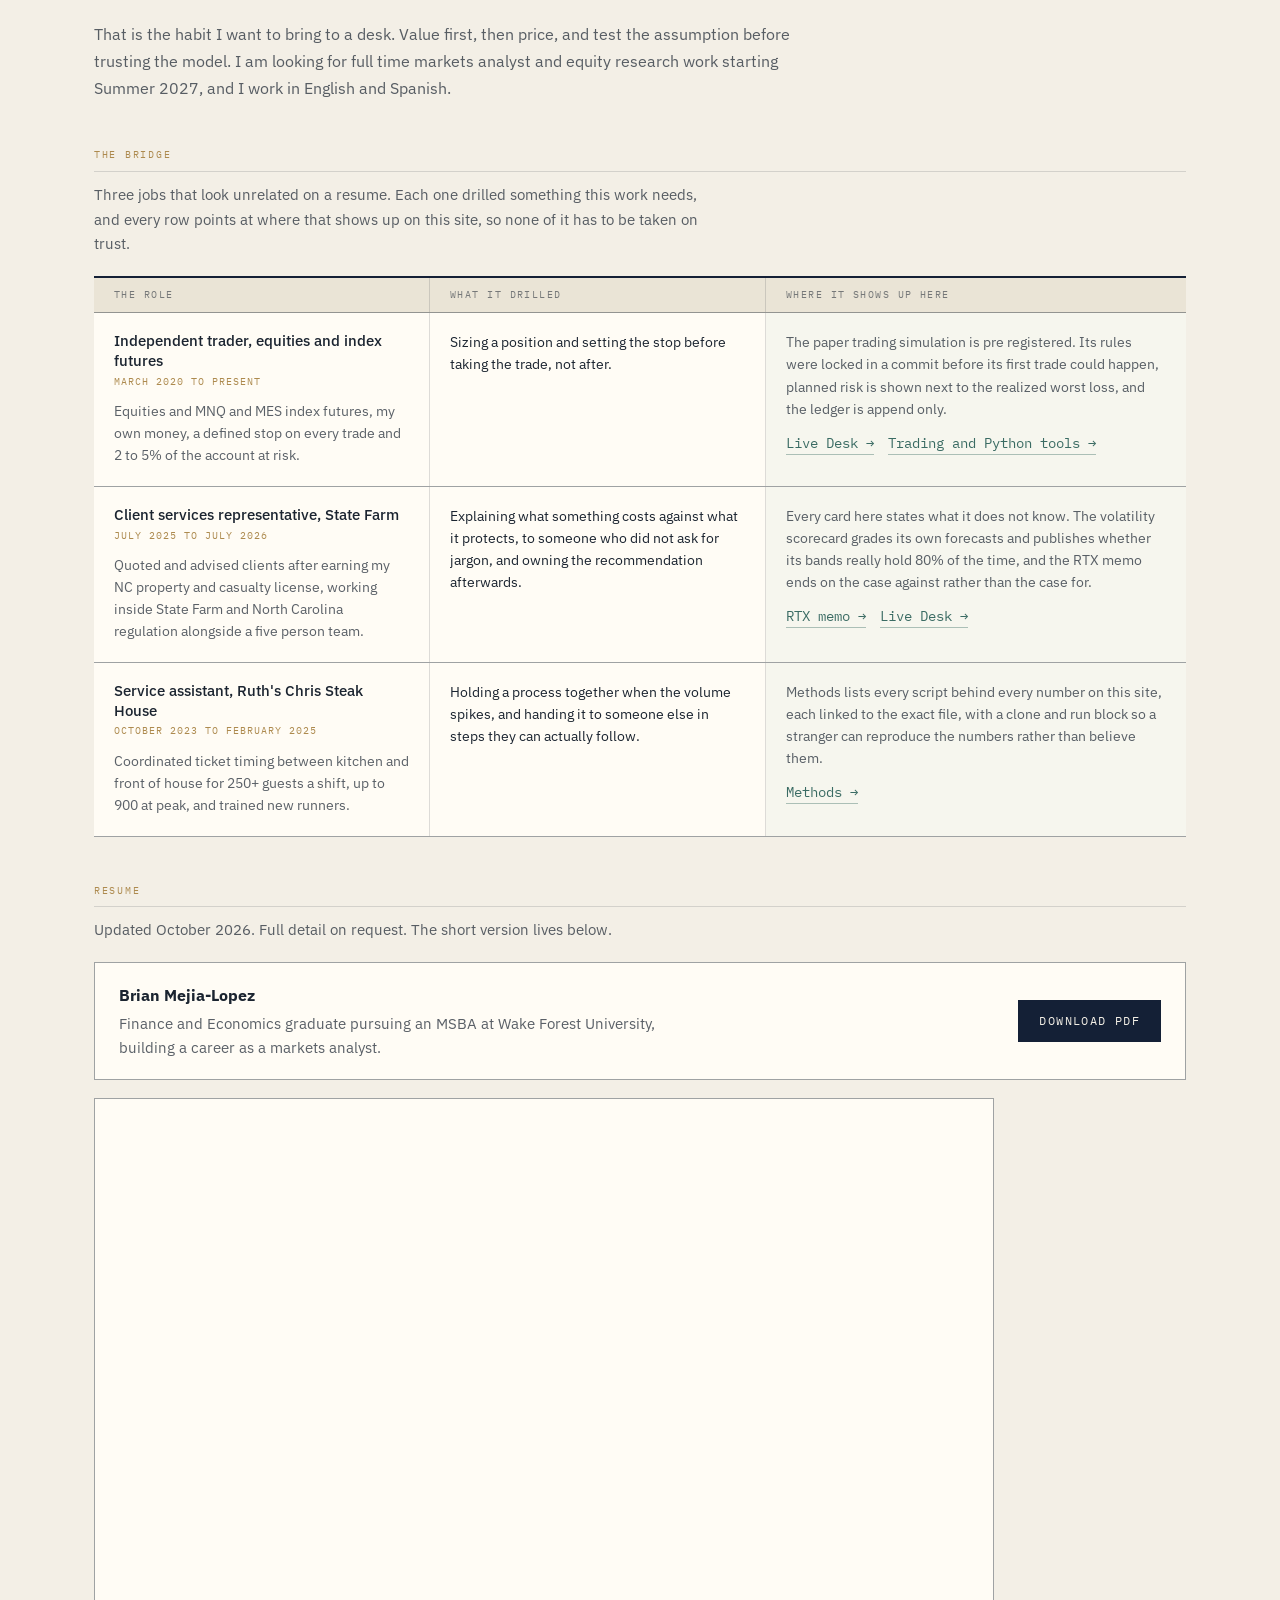
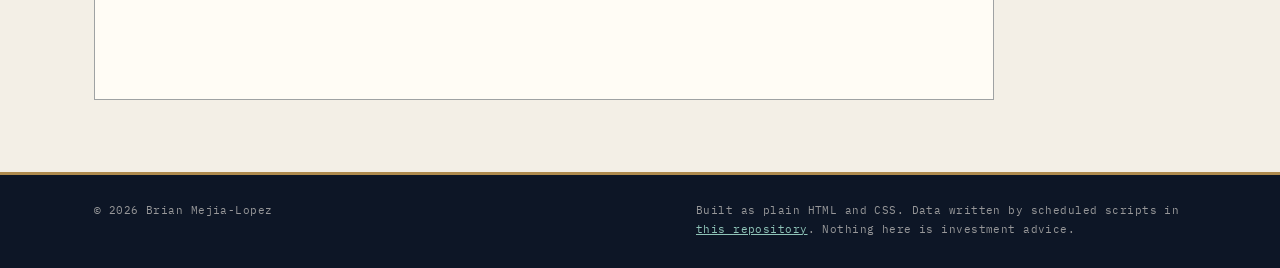
==== commit acf0b68d: "Separate version tags from stat values, remove housing model, label backtest - Stat panels: version " ====
--- a/index.html
+++ b/index.html
@@ -30,7 +30,7 @@
 <link rel="preconnect" href="https://fonts.googleapis.com">
 <link rel="preconnect" href="https://fonts.gstatic.com" crossorigin>
 <link href="https://fonts.googleapis.com/css2?family=Fraunces:opsz,wght@9..144,400;9..144,500;9..144,600&family=IBM+Plex+Sans:wght@400;500;600&family=IBM+Plex+Mono:wght@400;500&display=swap" rel="stylesheet">
-<link rel="stylesheet" href="style.css?v=20261123b">
+<link rel="stylesheet" href="style.css?v=20261127">
 </head>
 <body>
 
@@ -153,7 +153,7 @@
       <div class="intro-body">
         <p class="intro-lead">I am an MSBA candidate at Wake Forest with a Finance and Economics degree from UNC Greensboro, and I build investment research and quantitative models designed to hold up under scrutiny.</p>
         <p>Since March 2020 I have traded equities and MNQ and MES index futures with my own money, a defined stop on every trade and 2 to 5% of the account at risk on each one. For a year I was a licensed North Carolina property and casualty representative, quoting and advising clients and explaining what coverage costs against what it protects.</p>
-        <p>The way I work shows up more clearly in what I got wrong than in what I got right. I valued RTX with a DCF and peer comps in 2024, then audited my own model two years later and found that my discount rate rested on a 1.22% equity risk premium and that I had subtracted total liabilities instead of net debt. My estimate fell from $175 to $128 per share, and the rebuild is published with all nine changes listed. I backtested a moving average crossover and found it lost to buy and hold on AAPL, 31.4% against 56.9%, so I wrote that down too. I backtested five allocation strategies from 2008 to 2026, and the plain 60/40 did best after costs, though the gaps were not statistically reliable. A pre registered rerun with 13 strategies found none that reliably beat it either.</p>
+        <p>The way I work shows up more clearly in what I got wrong than in what I got right. I valued RTX with a DCF and peer comps in 2024, then audited my own model two years later and found that my discount rate rested on a 1.22% equity risk premium and that I had subtracted total liabilities instead of net debt. My estimate fell from $175 to $128 per share, and the rebuild is published with all nine changes listed. I backtested a moving average crossover and found it lost to buy and hold on AAPL in the backtest, 31.4% against 56.9%, so I wrote that down too. I backtested five allocation strategies from 2008 to 2026, and the plain 60/40 did best after costs, though the gaps were not statistically reliable. A pre registered rerun with 13 strategies found none that reliably beat it either.</p>
         <p>That is the habit I want to bring to a desk. Value first, then price, and test the assumption before trusting the model. I am looking for full time markets analyst and equity research work starting Summer 2027, and I work in English and Spanish.</p>
       </div>
     </div>
@@ -295,19 +295,19 @@
           <p class="memo-meta">Wake Forest School of Medicine Build-A-Thon <span class="sep">/</span> September to October 2026 <span class="sep">/</span> 2nd place</p>
         </div>
         <ul class="statpanel">
-          <li><span class="sp-k">Starting AUROC</span> <span class="sp-v">0.948</span></li>
-          <li><span class="sp-k">Improved AUROC</span> <span class="sp-v">0.984</span></li>
+          <li><span class="sp-k">AUROC</span> <span class="sp-v">0.948</span> <span class="sp-ver">v1</span></li>
+          <li><span class="sp-k">AUROC</span> <span class="sp-v">0.984</span> <span class="sp-ver">v3</span></li>
           <li><span class="sp-k">ECGs trained on</span> <span class="sp-v">37,000+</span></li>
-          <li><span class="sp-k">Placement</span> <span class="sp-v">2nd</span></li>
+          <li><span class="sp-k">Patients</span> <span class="sp-v">10,000</span></li>
         </ul>
         <div class="model-body">
           <p class="project-field">Context</p>
           <p>A Build-A-Thon hosted by the Center for Artificial Intelligence Research (CAIR). The task: score whether two Lead I ECGs belong to the same patient.</p>
           <p class="project-field">My role</p>
-          <p>Led the modeling for a team of three. We built a Siamese CNN and neural network ensemble in Python (TensorFlow/Keras), trained on 37,000+ ECGs from 10,000 MIMIC-IV patients plus St. Jude paired hospital and Apple Watch ECGs.</p>
+          <p>Led the modeling for a team of three. We built a Siamese CNN and feature neural net ensemble in Python (TensorFlow/Keras), trained on 37,000+ ECGs from 10,000 MIMIC-IV patients plus St. Jude paired hospital and Apple Watch ECGs.</p>
           <p class="project-field">Outcome</p>
-          <p>Our team of three placed second at the Wake Forest School of Medicine Build-A-Thon. On the team's held out test set, AUROC for hospital vs. Apple Watch matching improved from 0.948 to 0.984. Every setting was tuned on a separate practice set so the test set stayed clean.</p>
-          <p class="project-note">0.984 is the team's held out test set result, not the official holdout result. The final submission was made on October 13, 2026.</p>
+          <p>Our team of three placed second at the Wake Forest School of Medicine Build-A-Thon. On the team's held out test set, AUROC for hospital vs. Apple Watch matching improved from 0.948 with our first version (v1) to 0.984 with our third (v3). Every setting was tuned on a separate practice set so the test set stayed clean.</p>
+          <p class="project-note">0.984 is the team's held out test set result, not an official competition score.</p>
           <div class="mind">
             <p class="mind-k">What would change my mind</p>
             <p>0.984 is the team's held out test set result, not the official holdout result. A score well below it on genuinely new patients would mean our held out set was an easier test than the real one.</p>
@@ -324,10 +324,10 @@
           <p class="memo-meta">v1: Mar 2008 to Aug 2026, out of sample<span id="pf-meta-v2" hidden></span></p>
         </div>
         <ul class="statpanel">
-          <li><span class="sp-k">60/40 after costs (v1)</span> <span class="sp-v">8.4% a yr</span></li>
-          <li><span class="sp-k">60/40 Sharpe (v1)</span> <span class="sp-v">0.72</span></li>
-          <li><span class="sp-k">Best of the rest (v1)</span> <span class="sp-v">7.3%, 0.64</span></li>
-          <li><span class="sp-k">Strategies in v1</span> <span class="sp-v">5</span></li>
+          <li><span class="sp-k">60/40 after costs</span> <span class="sp-v">8.4% a yr</span> <span class="sp-ver">v1</span></li>
+          <li><span class="sp-k">60/40 Sharpe</span> <span class="sp-v">0.72</span> <span class="sp-ver">v1</span></li>
+          <li><span class="sp-k">Best of the rest</span> <span class="sp-v">7.3%, 0.64</span> <span class="sp-ver">v1</span></li>
+          <li><span class="sp-k">Strategies tested</span> <span class="sp-v">5</span> <span class="sp-ver">v1</span></li>
         </ul>
         <div class="model-body">
           <p class="project-field">The question</p>
@@ -372,8 +372,8 @@
           <p class="memo-meta">March 2020 to present</p>
         </div>
         <ul class="statpanel">
-          <li><span class="sp-k">Crossover, AAPL</span> <span class="sp-v">31.4%</span></li>
-          <li><span class="sp-k">Buy and hold</span> <span class="sp-v">56.9%</span></li>
+          <li><span class="sp-k">Crossover, AAPL backtest</span> <span class="sp-v">31.4%</span></li>
+          <li><span class="sp-k">Buy and hold, same backtest</span> <span class="sp-v">56.9%</span></li>
           <li><span class="sp-k">Risk per trade</span> <span class="sp-v">2 to 5%</span></li>
           <li><span class="sp-k">Trading since</span> <span class="sp-v">2020</span></li>
         </ul>
@@ -383,18 +383,16 @@
           <p class="project-field">My role</p>
           <p>Risk 2 to 5% of the account per trade. Built Python tools (pandas, yfinance) to screen for momentum and backtest a moving average crossover.</p>
           <p class="project-field">Outcome</p>
-          <p>On AAPL, the crossover underperformed buy and hold (31.4% vs. 56.9%). Learning that from data instead of real money was the point.</p>
+          <p>In a historical backtest on AAPL, the crossover underperformed buy and hold (31.4% vs. 56.9%). These are backtest figures, not trading results. Learning that from data instead of real money was the point.</p>
           <div class="mind">
             <p class="mind-k">What would change my mind</p>
-            <p>One name and one rule. The crossover lost to buy and hold on AAPL, 31.4% against 56.9%. The same test across many names and periods could point the other way, which is why the paper trading simulation below is pre registered and run forward instead.</p>
+            <p>One name and one rule. In the backtest the crossover lost to buy and hold on AAPL, 31.4% against 56.9%. The same test across many names and periods could point the other way, which is why the paper trading simulation below is pre registered and run forward instead.</p>
           </div>
         </div>
       </article>
 
     </div>
 
-    <p class="coursework-line"><span class="coursework-label">Coursework</span> Housing Price Regression Model: multiple regression on 545 home sales, final model explains 68% of price variation (R² = 0.680). A course project; its code and data are not published in this repository.</p>
-    <!-- TODO(Brian): add the course and term this regression came from, and a link if the code or data is ever published. Not confirmed yet, so nothing is claimed above. -->
   </section>
 
   <!-- 03 LIVE DESK  (id kept as #market so existing links still resolve) -->
@@ -607,7 +605,7 @@
       </div>
       <div class="deskrule">
         <h3 class="paper-h">Lessons and limits so far</h3>
-        <p class="paper-note">Three things this work has already taught me, each from being wrong. My RTX discount rate rested on a 1.22% equity risk premium and the equity bridge subtracted total liabilities instead of net debt, which was a $47 per share error in one model. In the iShares backtest the plain 60/40 did best after costs against four alternative strategies, though the gaps were not statistically reliable, and in the 2022 rate shock every strategy lost between 13.9% and 15.9%, so diversification did not help when it was needed most. On AAPL the moving average crossover lost to buy and hold, 31.4% against 56.9%.</p>
+        <p class="paper-note">Three things this work has already taught me, each from being wrong. My RTX discount rate rested on a 1.22% equity risk premium and the equity bridge subtracted total liabilities instead of net debt, which was a $47 per share error in one model. In the iShares backtest the plain 60/40 did best after costs against four alternative strategies, though the gaps were not statistically reliable, and in the 2022 rate shock every strategy lost between 13.9% and 15.9%, so diversification did not help when it was needed most. In a backtest on AAPL the moving average crossover lost to buy and hold, 31.4% against 56.9%.</p>
         <p class="paper-note">The limits of this desk are the same shape. Both live simulations started in November 2026 and have only weeks of data, swing trades are infrequent, and early results will be noisy for months. Neither one is a track record, and neither one is advice.</p>
       </div>
     </div>
@@ -616,7 +614,7 @@
   <!-- 05 METHODS -->
   <section id="methods" class="view methods wrap">
     <header class="sechd"><span class="secno">05</span><h2>Methods</h2></header>
-    <p class="section-lede">Every number on the Live Desk, and the portfolio model v2 figures, is produced by one of these files and committed to the repository. The RTX, ECG, moving average crossover and housing figures come from the original projects and have no script listed here.</p>
+    <p class="section-lede">Every number on the Live Desk, and the portfolio model v2 figures, is produced by one of these files and committed to the repository. The RTX, ECG and moving average crossover figures come from the original projects and have no script listed here.</p>
 
     <ol class="methodlist">
       <li>
--- a/style.css
+++ b/style.css
@@ -577,6 +577,17 @@
   line-height: 1;
   color: var(--navy);
 }
+/* Version tag sits on its own line under the value so "v1" never reads as part of the number. */
+.sp-ver {
+  align-self: flex-start;
+  font-family: var(--mono);
+  font-size: 0.55rem;
+  letter-spacing: 0.12em;
+  text-transform: uppercase;
+  color: var(--ink-55);
+  border: 1px solid var(--line);
+  padding: 1px 5px;
+}
 
 .project-figs {
   display: grid;
@@ -590,22 +601,6 @@
   display: block;
   border: 1px solid var(--line);
   background: #fff;
-}
-
-.coursework-line {
-  margin: 30px 0 0;
-  padding: 14px 0 0;
-  border-top: 1px solid var(--line);
-  font-size: 0.88rem;
-  color: var(--ink-70);
-}
-.coursework-label {
-  font-family: var(--mono);
-  font-size: 0.6rem;
-  letter-spacing: 0.16em;
-  text-transform: uppercase;
-  color: var(--brass);
-  margin-right: 10px;
 }
 
 /* ============================================
